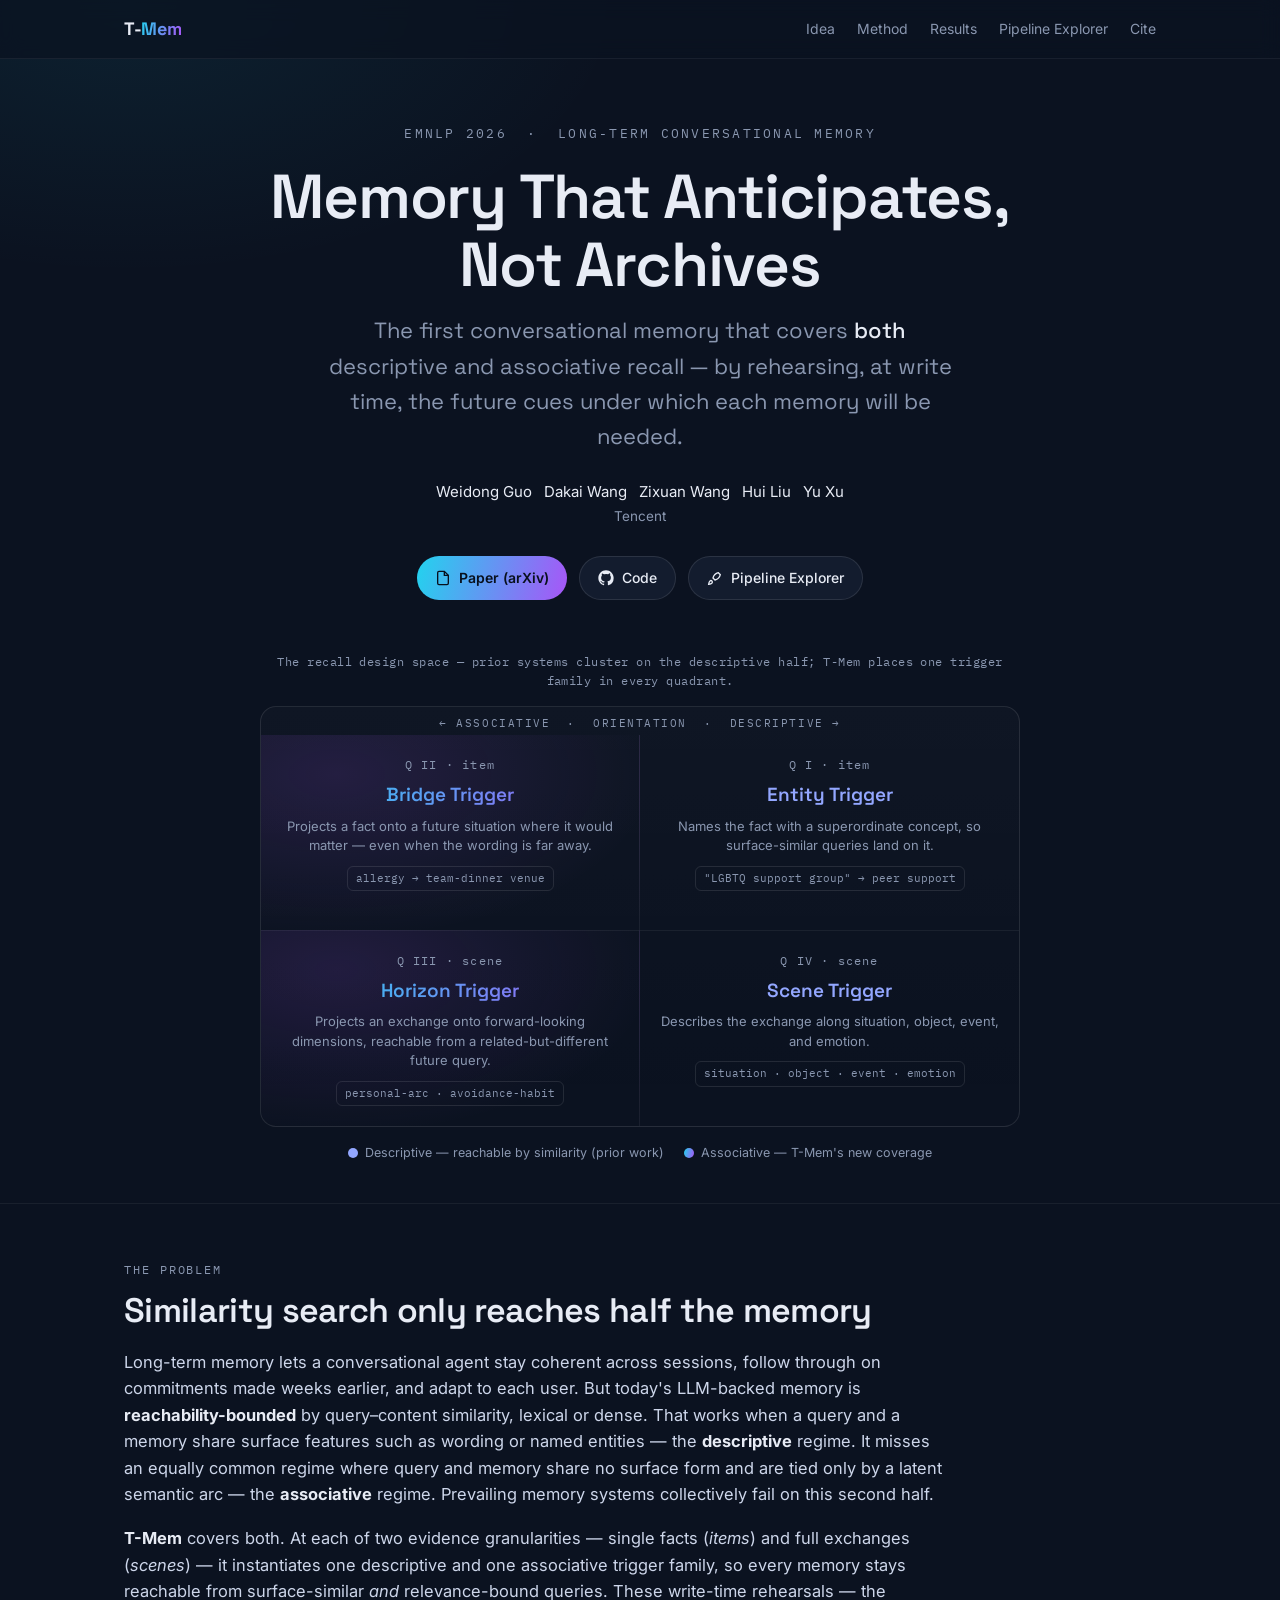
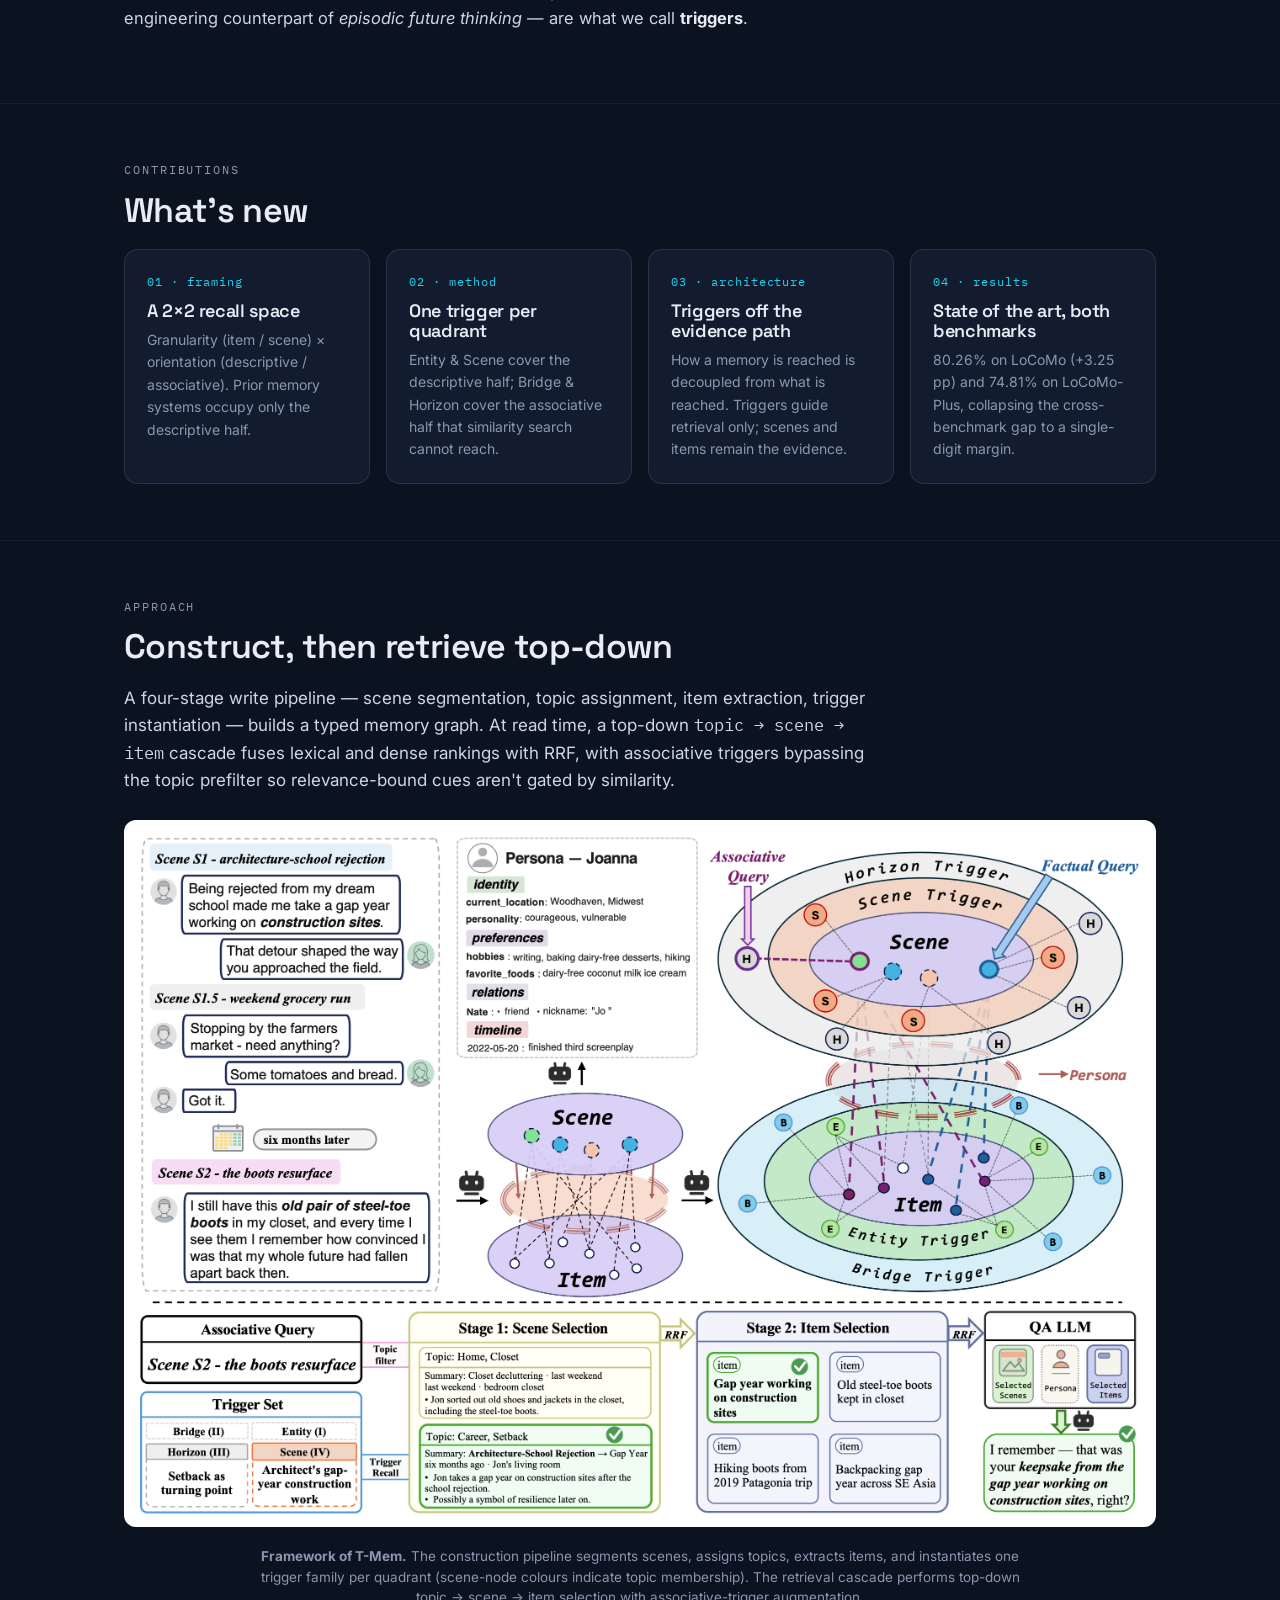
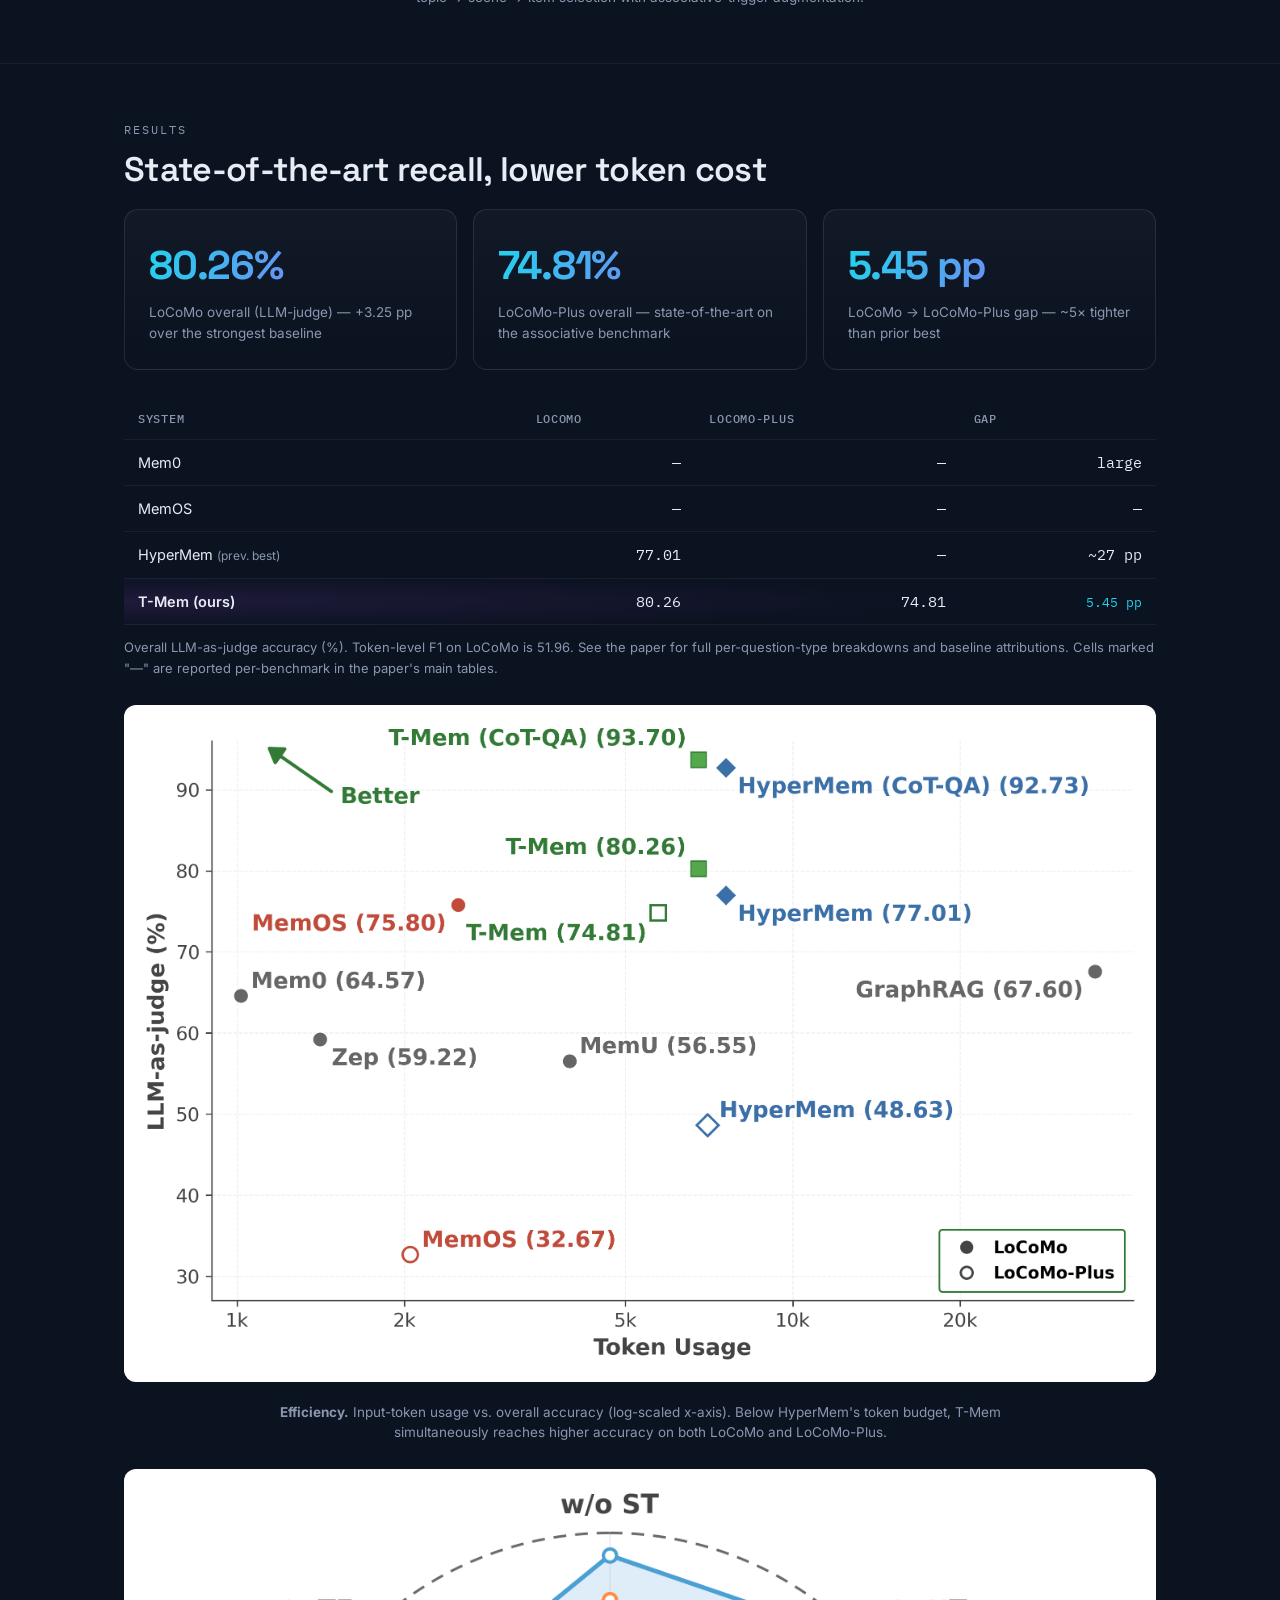
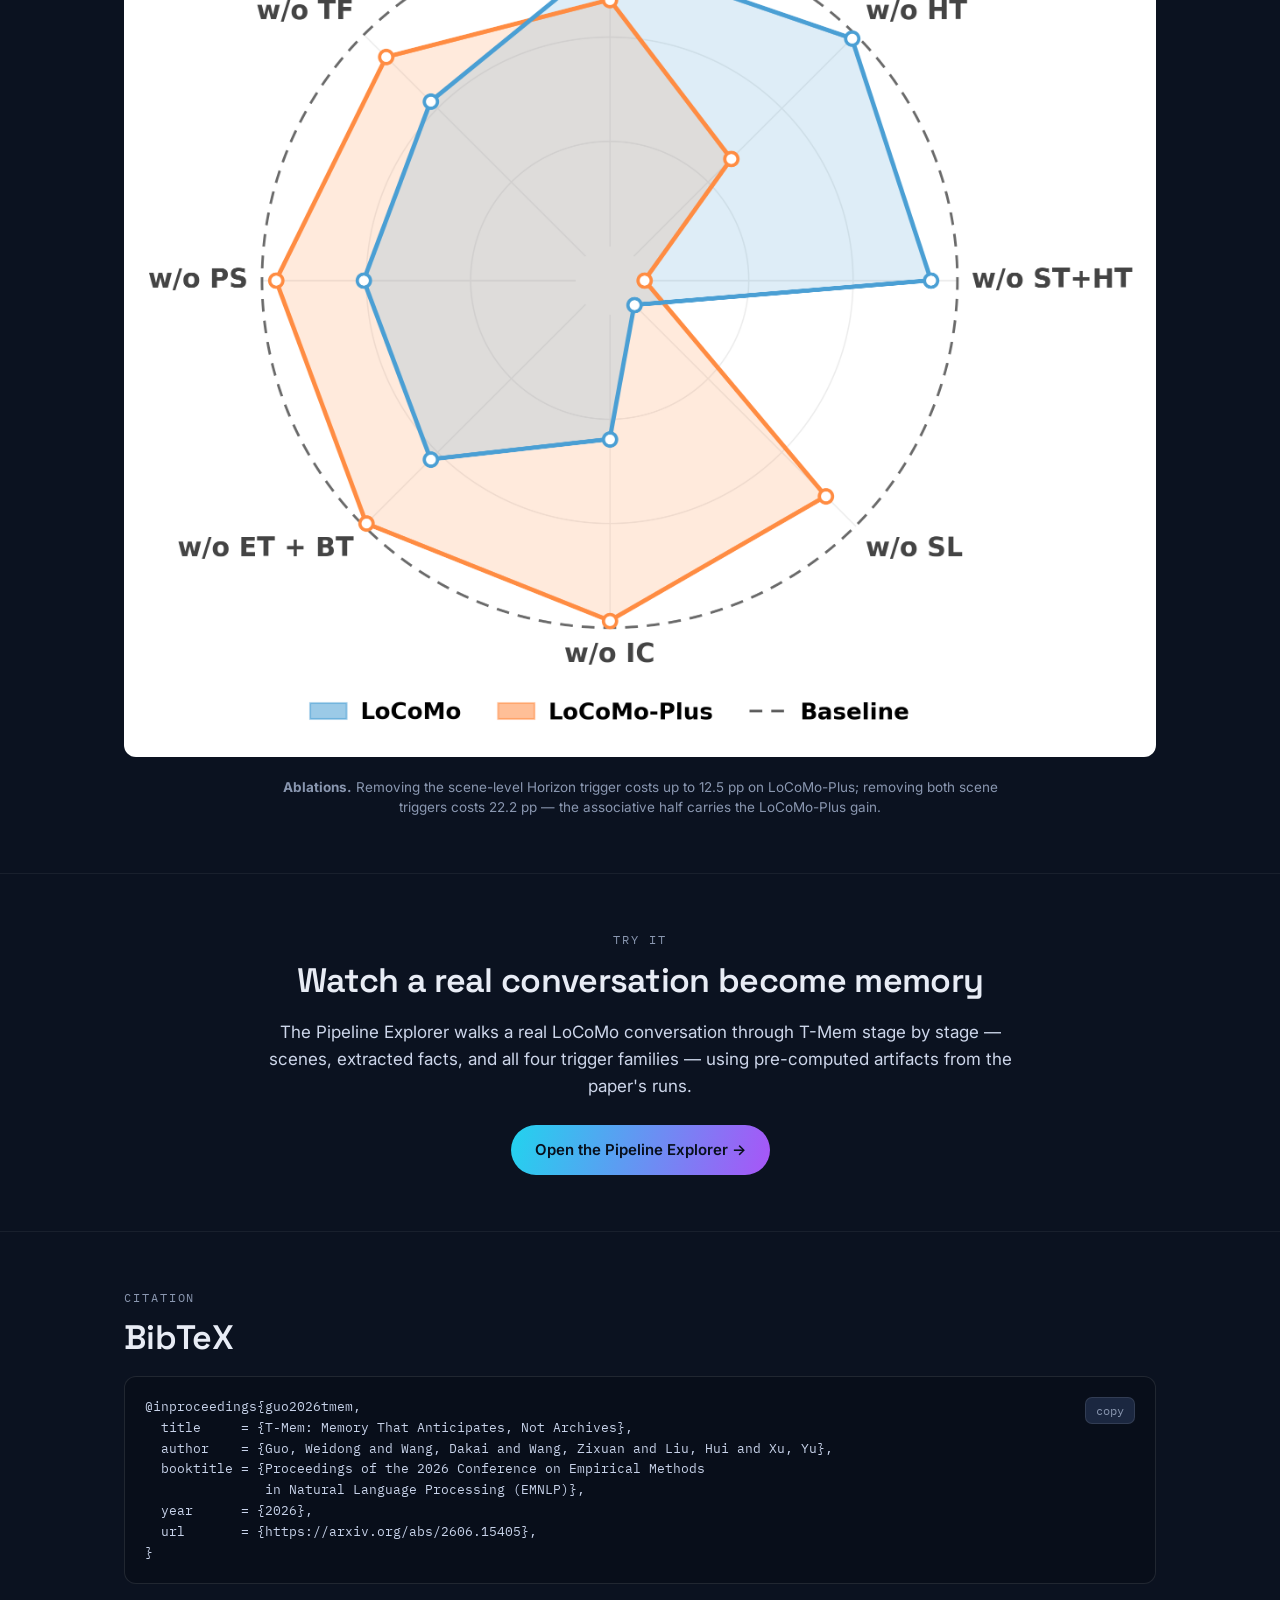
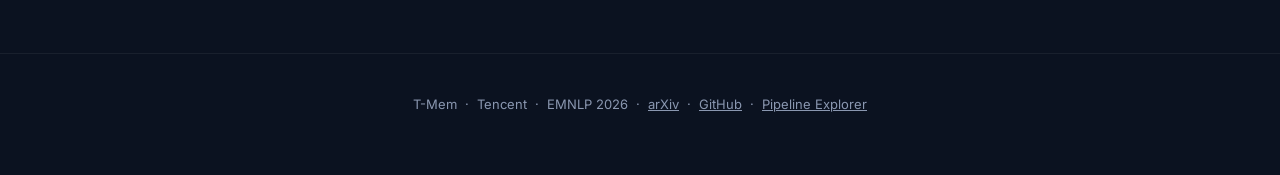
==== docs/index.html @ d2891414 "Add project page and pipeline explorer (docs/) - docs/index.html: Nerfies-style project page built a" ====
<!DOCTYPE html>
<html lang="en">
<head>
<meta charset="utf-8" />
<meta name="viewport" content="width=device-width, initial-scale=1" />
<title>T-Mem: Memory That Anticipates, Not Archives</title>
<meta name="description" content="T-Mem is the first long-term conversational memory that covers both descriptive and associative recall, reaching state-of-the-art on LoCoMo and LoCoMo-Plus. EMNLP 2026." />
<meta property="og:title" content="T-Mem: Memory That Anticipates, Not Archives" />
<meta property="og:description" content="One trigger family per quadrant of the recall design space. State-of-the-art on LoCoMo and LoCoMo-Plus." />
<meta property="og:type" content="website" />
<link rel="preconnect" href="https://fonts.googleapis.com" />
<link rel="preconnect" href="https://fonts.gstatic.com" crossorigin />
<link href="https://fonts.googleapis.com/css2?family=Space+Grotesk:wght@400;500;600;700&family=Inter:wght@400;500;600&family=IBM+Plex+Mono:wght@400;500;600&display=swap" rel="stylesheet" />
<style>
  :root{
    --ink:#0B1220; --ink-2:#131C2E; --ink-3:#1B2740;
    --paper:#E8ECF5; --muted:#8A97B0;
    --descr:#4C6EF5; --assoc-a:#22D3EE; --assoc-b:#A855F7;
    --line:rgba(255,255,255,.10); --line-2:rgba(255,255,255,.06);
    --maxw:1080px;
    --grad-assoc:linear-gradient(105deg,var(--assoc-a),var(--assoc-b));
  }
  *{box-sizing:border-box}
  html{scroll-behavior:smooth}
  body{
    margin:0;background:var(--ink);color:var(--paper);
    font-family:"Inter",system-ui,sans-serif;line-height:1.6;
    -webkit-font-smoothing:antialiased;
    background-image:radial-gradient(1200px 600px at 70% -10%,rgba(168,85,247,.10),transparent 60%),radial-gradient(900px 500px at 10% 0%,rgba(34,211,238,.08),transparent 55%);
  }
  a{color:inherit}
  .wrap{max-width:var(--maxw);margin:0 auto;padding:0 24px}
  .mono{font-family:"IBM Plex Mono",ui-monospace,monospace}
  h1,h2,h3{font-family:"Space Grotesk",sans-serif;font-weight:600;letter-spacing:-.02em;line-height:1.1}

  /* ---- nav ---- */
  nav{position:sticky;top:0;z-index:50;backdrop-filter:blur(10px);
    background:rgba(11,18,32,.72);border-bottom:1px solid var(--line-2)}
  nav .wrap{display:flex;align-items:center;justify-content:space-between;height:58px}
  .brand{font-family:"Space Grotesk";font-weight:700;letter-spacing:-.02em;font-size:18px}
  .brand b{background:var(--grad-assoc);-webkit-background-clip:text;background-clip:text;color:transparent}
  .navlinks{display:flex;gap:22px;font-size:14px;color:var(--muted)}
  .navlinks a{text-decoration:none;transition:color .2s}
  .navlinks a:hover{color:var(--paper)}
  @media(max-width:720px){.navlinks{display:none}}

  /* ---- hero ---- */
  header{padding:64px 0 40px;text-align:center}
  .eyebrow{font-family:"IBM Plex Mono";font-size:12.5px;letter-spacing:.18em;
    text-transform:uppercase;color:var(--muted);margin-bottom:20px}
  h1{font-size:clamp(34px,6vw,62px);margin:0 0 8px}
  .sub{font-family:"Space Grotesk";font-weight:400;font-size:clamp(16px,2.4vw,22px);
    color:var(--muted);max-width:640px;margin:14px auto 0}
  .sub em{color:var(--paper);font-style:normal;font-weight:500}

  /* ---- author / links ---- */
  .authors{margin:26px auto 4px;font-size:15px;color:var(--paper)}
  .authors span{white-space:nowrap}
  .affil{color:var(--muted);font-size:13.5px;margin-top:2px}
  .btns{display:flex;gap:12px;justify-content:center;flex-wrap:wrap;margin:28px 0 4px}
  .btn{display:inline-flex;align-items:center;gap:8px;padding:10px 18px;border-radius:999px;
    text-decoration:none;font-size:14px;font-weight:500;border:1px solid var(--line);
    background:var(--ink-2);transition:transform .15s,border-color .2s,background .2s}
  .btn:hover{transform:translateY(-2px);border-color:rgba(255,255,255,.28)}
  .btn.primary{background:var(--grad-assoc);color:#08101d;border:none;font-weight:600}
  .btn svg{width:16px;height:16px}

  /* ---- quadrant signature ---- */
  .quad-wrap{margin:52px auto 0;max-width:760px}
  .quad-cap{font-family:"IBM Plex Mono";font-size:12px;color:var(--muted);
    text-align:center;letter-spacing:.04em;margin-bottom:16px}
  .quad{position:relative;border:1px solid var(--line);border-radius:16px;
    background:linear-gradient(180deg,rgba(255,255,255,.02),transparent);overflow:hidden}
  .quad-grid{display:grid;grid-template-columns:1fr 1fr;grid-template-rows:1fr 1fr}
  .cell{position:relative;min-height:150px;padding:20px;cursor:default;
    border-right:1px solid var(--line-2);border-bottom:1px solid var(--line-2);
    transition:background .3s}
  .cell:nth-child(2n){border-right:none}
  .cell:nth-child(n+3){border-bottom:none}
  .cell .qid{font-family:"IBM Plex Mono";font-size:12px;color:var(--muted);letter-spacing:.1em}
  .cell .fam{font-family:"Space Grotesk";font-weight:600;font-size:19px;margin:6px 0 6px}
  .cell .desc{font-size:13px;color:var(--muted);line-height:1.5}
  .cell .tag{display:inline-block;margin-top:10px;font-family:"IBM Plex Mono";font-size:11px;
    padding:3px 8px;border-radius:6px;border:1px solid var(--line);color:var(--muted)}
  /* descriptive (right col) settled blue; associative (left col) glowing */
  .cell.assoc{background:radial-gradient(120% 120% at 20% 20%,rgba(168,85,247,.14),transparent 70%)}
  .cell.assoc .fam{background:var(--grad-assoc);-webkit-background-clip:text;background-clip:text;color:transparent}
  .cell.descr .fam{color:#93a7ff}
  .cell:hover{background:rgba(255,255,255,.04)}
  .cell.assoc:hover{background:radial-gradient(120% 120% at 20% 20%,rgba(168,85,247,.24),transparent 70%)}
  .axis{font-family:"IBM Plex Mono";font-size:11px;letter-spacing:.14em;
    text-transform:uppercase;color:var(--muted)}
  .axis.top{display:flex;justify-content:space-around;padding:10px 0 4px}
  .axis-y{position:absolute;left:-92px;top:50%;transform:rotate(-90deg);white-space:nowrap}
  .quad-x{display:flex;justify-content:space-around;padding:8px 0 2px;
    font-family:"IBM Plex Mono";font-size:11px;letter-spacing:.14em;text-transform:uppercase;color:var(--muted)}
  .legend{display:flex;gap:20px;justify-content:center;margin-top:16px;font-size:12.5px;color:var(--muted);flex-wrap:wrap}
  .legend span{display:inline-flex;align-items:center;gap:7px}
  .dot{width:10px;height:10px;border-radius:50%}
  .dot.d{background:#93a7ff}.dot.a{background:linear-gradient(105deg,var(--assoc-a),var(--assoc-b))}

  /* ---- sections ---- */
  section{padding:56px 0;border-top:1px solid var(--line-2)}
  .sec-eyebrow{font-family:"IBM Plex Mono";font-size:12px;letter-spacing:.16em;
    text-transform:uppercase;color:var(--muted);margin-bottom:12px}
  h2{font-size:clamp(24px,3.6vw,34px);margin:0 0 20px}
  p.lead{font-size:17px;color:#cdd6ea;max-width:760px}
  .abstract{font-size:16.5px;color:#cdd6ea;max-width:820px}
  .abstract strong{color:var(--paper)}

  /* contributions */
  .cards{display:grid;grid-template-columns:repeat(auto-fit,minmax(240px,1fr));gap:16px;margin-top:8px}
  .card{border:1px solid var(--line);border-radius:14px;padding:22px;background:var(--ink-2)}
  .card .k{font-family:"IBM Plex Mono";font-size:12px;color:var(--assoc-a);letter-spacing:.08em}
  .card h3{font-size:18px;margin:10px 0 8px}
  .card p{font-size:14px;color:var(--muted);margin:0}

  /* figures */
  figure{margin:26px 0 0;text-align:center}
  figure img{max-width:100%;border-radius:12px;border:1px solid var(--line);background:#fff;padding:10px}
  figcaption{font-size:13.5px;color:var(--muted);margin-top:12px;max-width:760px;
    margin-left:auto;margin-right:auto;line-height:1.5}

  /* results */
  .stats{display:grid;grid-template-columns:repeat(auto-fit,minmax(180px,1fr));gap:16px;margin-bottom:28px}
  .stat{border:1px solid var(--line);border-radius:14px;padding:24px;background:linear-gradient(180deg,rgba(255,255,255,.03),transparent)}
  .stat .n{font-family:"Space Grotesk";font-weight:700;font-size:40px;letter-spacing:-.03em;
    background:var(--grad-assoc);-webkit-background-clip:text;background-clip:text;color:transparent}
  .stat .l{font-size:13.5px;color:var(--muted);margin-top:4px}
  table{width:100%;border-collapse:collapse;margin-top:8px;font-size:14.5px}
  th,td{padding:11px 14px;text-align:left;border-bottom:1px solid var(--line-2)}
  th{font-family:"IBM Plex Mono";font-size:12px;letter-spacing:.06em;text-transform:uppercase;color:var(--muted);font-weight:500}
  td.num{text-align:right;font-variant-numeric:tabular-nums;font-family:"IBM Plex Mono"}
  tr.ours{background:radial-gradient(140% 100% at 0% 50%,rgba(168,85,247,.12),transparent 60%)}
  tr.ours td:first-child{font-weight:600}
  .delta{color:var(--assoc-a);font-family:"IBM Plex Mono";font-size:13px}

  /* bibtex */
  pre{background:#080e1a;border:1px solid var(--line);border-radius:12px;padding:20px;
    overflow-x:auto;font-family:"IBM Plex Mono";font-size:13px;color:#c8d3ea;line-height:1.6}
  .copy{float:right;font-family:"IBM Plex Mono";font-size:12px;color:var(--muted);
    background:var(--ink-3);border:1px solid var(--line);border-radius:7px;padding:5px 10px;cursor:pointer}
  .copy:hover{color:var(--paper)}

  footer{padding:40px 0 60px;border-top:1px solid var(--line-2);color:var(--muted);font-size:13px;text-align:center}
  footer a{color:var(--muted)}

  @media(prefers-reduced-motion:reduce){*{scroll-behavior:auto!important;transition:none!important}}
  @media(max-width:560px){.cell{min-height:120px;padding:14px}.axis-y{left:-78px}}
</style>
</head>
<body>

<nav><div class="wrap">
  <div class="brand">T&#8209;<b>Mem</b></div>
  <div class="navlinks">
    <a href="#idea">Idea</a>
    <a href="#method">Method</a>
    <a href="#results">Results</a>
    <a href="demo/index.html">Pipeline Explorer</a>
    <a href="#cite">Cite</a>
  </div>
</div></nav>

<header><div class="wrap">
  <div class="eyebrow">EMNLP 2026 &nbsp;·&nbsp; Long-Term Conversational Memory</div>
  <h1>Memory That Anticipates,<br/>Not Archives</h1>
  <p class="sub">The first conversational memory that covers <em>both</em> descriptive and associative recall — by rehearsing, at write time, the future cues under which each memory will be needed.</p>

  <div class="authors">
    <span>Weidong Guo</span> &nbsp; <span>Dakai Wang</span> &nbsp; <span>Zixuan Wang</span> &nbsp; <span>Hui Liu</span> &nbsp; <span>Yu Xu</span>
    <div class="affil">Tencent</div>
  </div>

  <div class="btns">
    <a class="btn primary" href="https://arxiv.org/abs/2606.15405">
      <svg viewBox="0 0 24 24" fill="none" stroke="currentColor" stroke-width="2"><path d="M14 2H6a2 2 0 0 0-2 2v16a2 2 0 0 0 2 2h12a2 2 0 0 0 2-2V8z"/><path d="M14 2v6h6"/></svg>
      Paper (arXiv)
    </a>
    <a class="btn" href="https://github.com/Sherlockwz/T-Mem">
      <svg viewBox="0 0 24 24" fill="currentColor"><path d="M12 .5C5.7.5.5 5.7.5 12c0 5.1 3.3 9.4 7.9 10.9.6.1.8-.3.8-.6v-2c-3.2.7-3.9-1.5-3.9-1.5-.5-1.3-1.3-1.7-1.3-1.7-1.1-.7.1-.7.1-.7 1.2.1 1.8 1.2 1.8 1.2 1 1.8 2.7 1.3 3.4 1 .1-.8.4-1.3.7-1.6-2.6-.3-5.3-1.3-5.3-5.7 0-1.3.5-2.3 1.2-3.1-.1-.3-.5-1.5.1-3.1 0 0 1-.3 3.3 1.2a11 11 0 0 1 6 0C17 4.6 18 4.9 18 4.9c.6 1.6.2 2.8.1 3.1.8.8 1.2 1.8 1.2 3.1 0 4.4-2.7 5.4-5.3 5.7.4.4.8 1.1.8 2.2v3.3c0 .3.2.7.8.6A11.5 11.5 0 0 0 23.5 12C23.5 5.7 18.3.5 12 .5z"/></svg>
      Code
    </a>
    <a class="btn" href="demo/index.html">
      <svg viewBox="0 0 24 24" fill="none" stroke="currentColor" stroke-width="2"><path d="M4.5 16.5c-1.5 1.3-2 5-2 5s3.7-.5 5-2c.7-.9.7-2.2-.1-3a2.1 2.1 0 0 0-2.9 0z"/><path d="M12 15l-3-3a11 11 0 0 1 8-8l3 3a11 11 0 0 1-8 8z"/></svg>
      Pipeline Explorer
    </a>
  </div>

  <!-- SIGNATURE: quadrant map -->
  <div class="quad-wrap">
    <div class="quad-cap">The recall design space — prior systems cluster on the descriptive half; T-Mem places one trigger family in every quadrant.</div>
    <div class="quad">
      <div class="quad-x">← associative &nbsp;·&nbsp; orientation &nbsp;·&nbsp; descriptive →</div>
      <div class="quad-grid">
        <div class="cell assoc">
          <div class="qid">Q II · item</div>
          <div class="fam">Bridge Trigger</div>
          <div class="desc">Projects a fact onto a future situation where it would matter — even when the wording is far away.</div>
          <span class="tag">allergy → team-dinner venue</span>
        </div>
        <div class="cell descr">
          <div class="qid">Q I · item</div>
          <div class="fam">Entity Trigger</div>
          <div class="desc">Names the fact with a superordinate concept, so surface-similar queries land on it.</div>
          <span class="tag">"LGBTQ support group" → peer support</span>
        </div>
        <div class="cell assoc">
          <div class="qid">Q III · scene</div>
          <div class="fam">Horizon Trigger</div>
          <div class="desc">Projects an exchange onto forward-looking dimensions, reachable from a related-but-different future query.</div>
          <span class="tag">personal-arc · avoidance-habit</span>
        </div>
        <div class="cell descr">
          <div class="qid">Q IV · scene</div>
          <div class="fam">Scene Trigger</div>
          <div class="desc">Describes the exchange along situation, object, event, and emotion.</div>
          <span class="tag">situation · object · event · emotion</span>
        </div>
      </div>
    </div>
    <div class="legend">
      <span><i class="dot d"></i> Descriptive — reachable by similarity (prior work)</span>
      <span><i class="dot a"></i> Associative — T-Mem's new coverage</span>
    </div>
  </div>
</div></header>

<!-- IDEA / ABSTRACT -->
<section id="idea"><div class="wrap">
  <div class="sec-eyebrow">The problem</div>
  <h2>Similarity search only reaches half the memory</h2>
  <p class="abstract">
    Long-term memory lets a conversational agent stay coherent across sessions, follow through on
    commitments made weeks earlier, and adapt to each user. But today's LLM-backed memory is
    <strong>reachability-bounded</strong> by query–content similarity, lexical or dense. That works when a
    query and a memory share surface features such as wording or named entities — the <strong>descriptive</strong>
    regime. It misses an equally common regime where query and memory share no surface form and are tied only
    by a latent semantic arc — the <strong>associative</strong> regime. Prevailing memory systems collectively
    fail on this second half.
  </p>
  <p class="abstract" style="margin-top:18px">
    <strong>T-Mem</strong> covers both. At each of two evidence granularities — single facts (<em>items</em>)
    and full exchanges (<em>scenes</em>) — it instantiates one descriptive and one associative trigger family,
    so every memory stays reachable from surface-similar <em>and</em> relevance-bound queries. These write-time
    rehearsals — the engineering counterpart of <em>episodic future thinking</em> — are what we call
    <strong>triggers</strong>.
  </p>
</div></section>

<!-- CONTRIBUTIONS -->
<section><div class="wrap">
  <div class="sec-eyebrow">Contributions</div>
  <h2>What's new</h2>
  <div class="cards">
    <div class="card">
      <div class="k">01 · framing</div>
      <h3>A 2×2 recall space</h3>
      <p>Granularity (item / scene) × orientation (descriptive / associative). Prior memory systems occupy only the descriptive half.</p>
    </div>
    <div class="card">
      <div class="k">02 · method</div>
      <h3>One trigger per quadrant</h3>
      <p>Entity &amp; Scene cover the descriptive half; Bridge &amp; Horizon cover the associative half that similarity search cannot reach.</p>
    </div>
    <div class="card">
      <div class="k">03 · architecture</div>
      <h3>Triggers off the evidence path</h3>
      <p>How a memory is reached is decoupled from what is reached. Triggers guide retrieval only; scenes and items remain the evidence.</p>
    </div>
    <div class="card">
      <div class="k">04 · results</div>
      <h3>State of the art, both benchmarks</h3>
      <p>80.26% on LoCoMo (+3.25 pp) and 74.81% on LoCoMo-Plus, collapsing the cross-benchmark gap to a single-digit margin.</p>
    </div>
  </div>
</div></section>

<!-- METHOD -->
<section id="method"><div class="wrap">
  <div class="sec-eyebrow">Approach</div>
  <h2>Construct, then retrieve top-down</h2>
  <p class="lead">A four-stage write pipeline — scene segmentation, topic assignment, item extraction, trigger instantiation — builds a typed memory graph. At read time, a top-down <span class="mono">topic → scene → item</span> cascade fuses lexical and dense rankings with RRF, with associative triggers bypassing the topic prefilter so relevance-bound cues aren't gated by similarity.</p>
  <figure>
    <img src="assets/figure2.png" alt="T-Mem framework: construction pipeline and retrieval cascade" />
    <figcaption><strong>Framework of T-Mem.</strong> The construction pipeline segments scenes, assigns topics, extracts items, and instantiates one trigger family per quadrant (scene-node colours indicate topic membership). The retrieval cascade performs top-down topic → scene → item selection with associative-trigger augmentation.</figcaption>
  </figure>
</div></section>

<!-- RESULTS -->
<section id="results"><div class="wrap">
  <div class="sec-eyebrow">Results</div>
  <h2>State-of-the-art recall, lower token cost</h2>
  <div class="stats">
    <div class="stat"><div class="n">80.26%</div><div class="l">LoCoMo overall (LLM-judge) — +3.25 pp over the strongest baseline</div></div>
    <div class="stat"><div class="n">74.81%</div><div class="l">LoCoMo-Plus overall — state-of-the-art on the associative benchmark</div></div>
    <div class="stat"><div class="n">5.45 pp</div><div class="l">LoCoMo → LoCoMo-Plus gap — ~5× tighter than prior best</div></div>
  </div>

  <table>
    <thead><tr><th>System</th><th>LoCoMo</th><th>LoCoMo-Plus</th><th>Gap</th></tr></thead>
    <tbody>
      <tr><td>Mem0</td><td class="num">—</td><td class="num">—</td><td class="num">large</td></tr>
      <tr><td>MemOS</td><td class="num">—</td><td class="num">—</td><td class="num">—</td></tr>
      <tr><td>HyperMem <span style="color:var(--muted);font-size:12px">(prev. best)</span></td><td class="num">77.01</td><td class="num">—</td><td class="num">~27 pp</td></tr>
      <tr class="ours"><td>T-Mem (ours)</td><td class="num">80.26</td><td class="num">74.81</td><td class="num"><span class="delta">5.45 pp</span></td></tr>
    </tbody>
  </table>
  <p style="font-size:13px;color:var(--muted);margin-top:12px">Overall LLM-as-judge accuracy (%). Token-level F1 on LoCoMo is 51.96. See the paper for full per-question-type breakdowns and baseline attributions. Cells marked "—" are reported per-benchmark in the paper's main tables.</p>

  <figure>
    <img src="assets/figure5_token_accuracy.png" alt="Input tokens vs accuracy: T-Mem reaches higher accuracy below HyperMem's token budget" />
    <figcaption><strong>Efficiency.</strong> Input-token usage vs. overall accuracy (log-scaled x-axis). Below HyperMem's token budget, T-Mem simultaneously reaches higher accuracy on both LoCoMo and LoCoMo-Plus.</figcaption>
  </figure>
  <figure>
    <img src="assets/figure3_ablation.png" alt="Component ablations on LoCoMo and LoCoMo-Plus" />
    <figcaption><strong>Ablations.</strong> Removing the scene-level Horizon trigger costs up to 12.5 pp on LoCoMo-Plus; removing both scene triggers costs 22.2 pp — the associative half carries the LoCoMo-Plus gain.</figcaption>
  </figure>
</div></section>

<!-- EXPLORER CTA -->
<section><div class="wrap" style="text-align:center">
  <div class="sec-eyebrow" style="justify-content:center">Try it</div>
  <h2>Watch a real conversation become memory</h2>
  <p class="lead" style="margin:0 auto 24px">The Pipeline Explorer walks a real LoCoMo conversation through T-Mem stage by stage — scenes, extracted facts, and all four trigger families — using pre-computed artifacts from the paper's runs.</p>
  <a class="btn primary" href="demo/index.html" style="font-size:15px;padding:13px 24px">Open the Pipeline Explorer →</a>
</div></section>

<!-- CITE -->
<section id="cite"><div class="wrap">
  <div class="sec-eyebrow">Citation</div>
  <h2>BibTeX</h2>
  <pre id="bib"><button class="copy" onclick="copyBib()">copy</button>@inproceedings{guo2026tmem,
  title     = {T-Mem: Memory That Anticipates, Not Archives},
  author    = {Guo, Weidong and Wang, Dakai and Wang, Zixuan and Liu, Hui and Xu, Yu},
  booktitle = {Proceedings of the 2026 Conference on Empirical Methods
               in Natural Language Processing (EMNLP)},
  year      = {2026},
  url       = {https://arxiv.org/abs/2606.15405},
}</pre>
</div></section>

<footer><div class="wrap">
  T-Mem &nbsp;·&nbsp; Tencent &nbsp;·&nbsp; EMNLP 2026 &nbsp;·&nbsp;
  <a href="https://arxiv.org/abs/2606.15405">arXiv</a> &nbsp;·&nbsp;
  <a href="https://github.com/Sherlockwz/T-Mem">GitHub</a> &nbsp;·&nbsp;
  <a href="demo/index.html">Pipeline Explorer</a>
</div></footer>

<script>
  function copyBib(){
    const t=document.getElementById('bib').innerText.replace(/^copy\s*/,'');
    navigator.clipboard.writeText(t).then(()=>{
      const b=document.querySelector('.copy');b.textContent='copied ✓';
      setTimeout(()=>b.textContent='copy',1500);
    });
  }
</script>
</body>
</html>
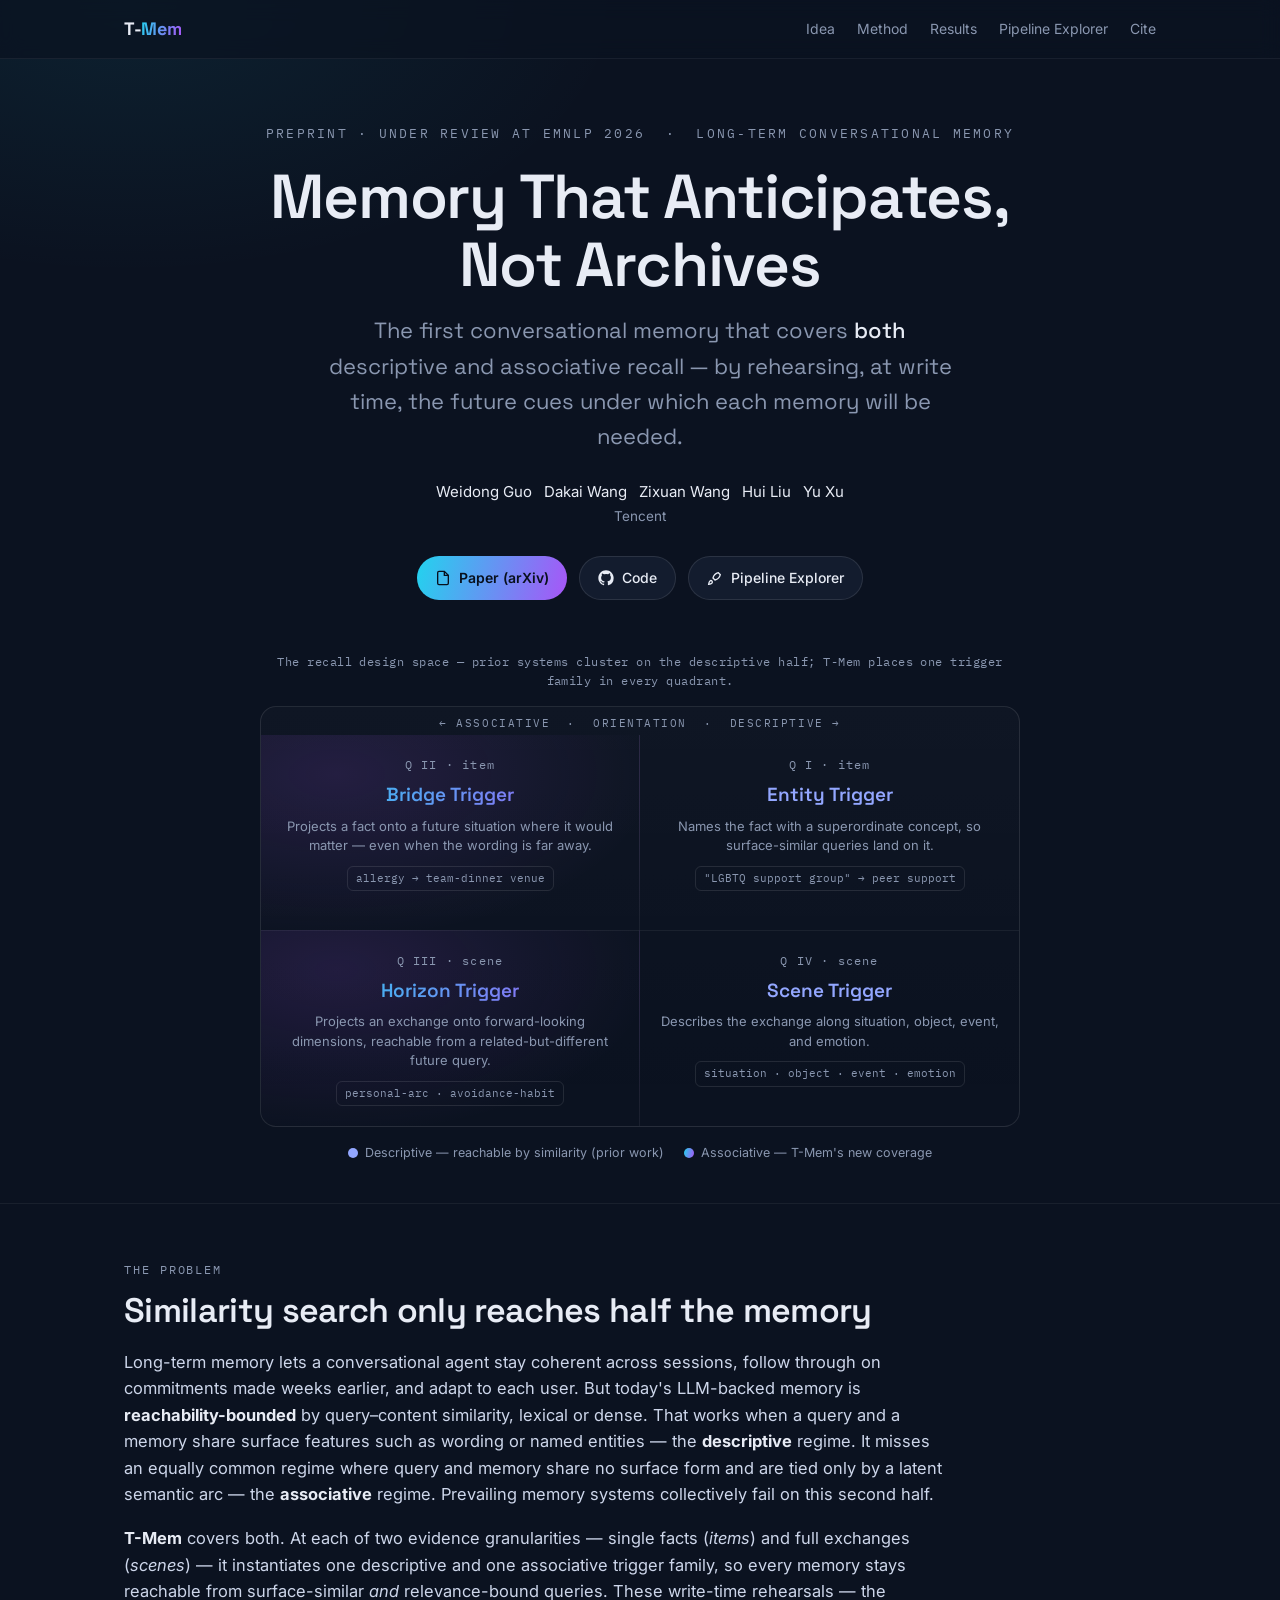
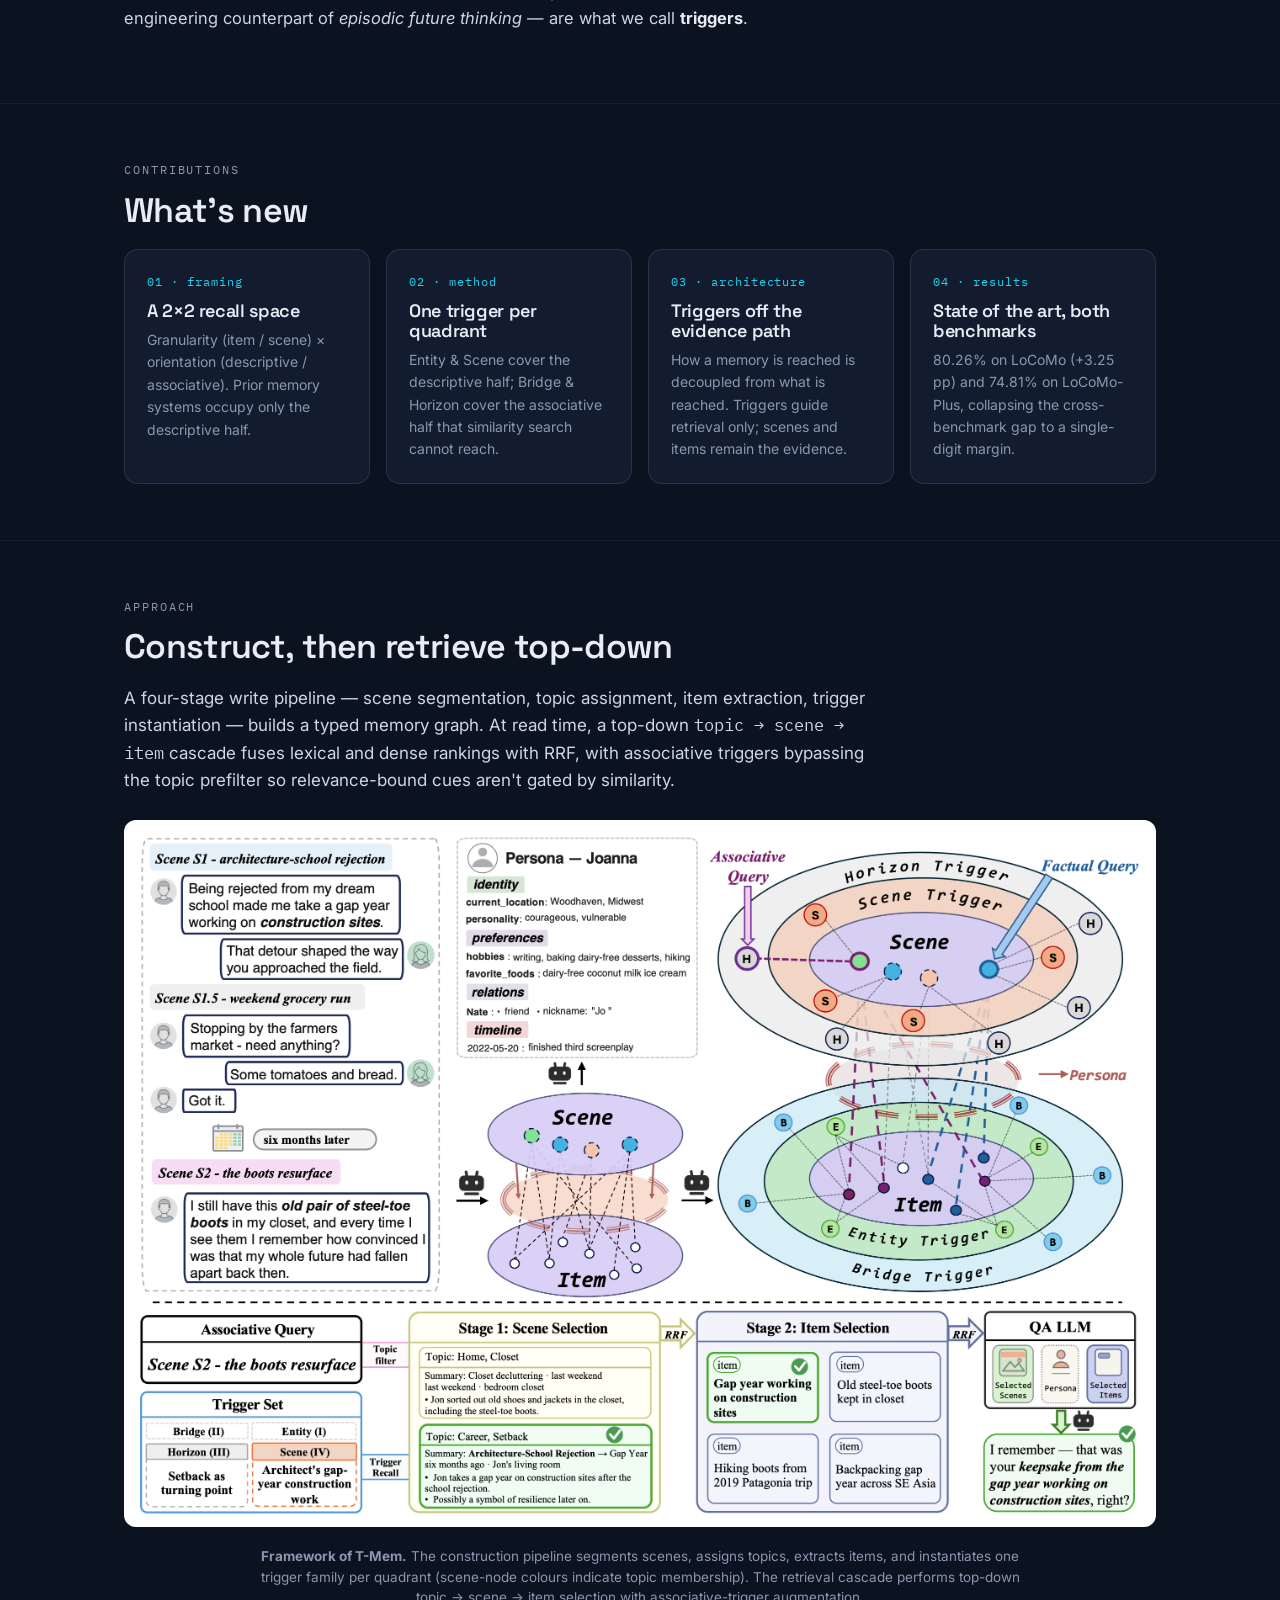
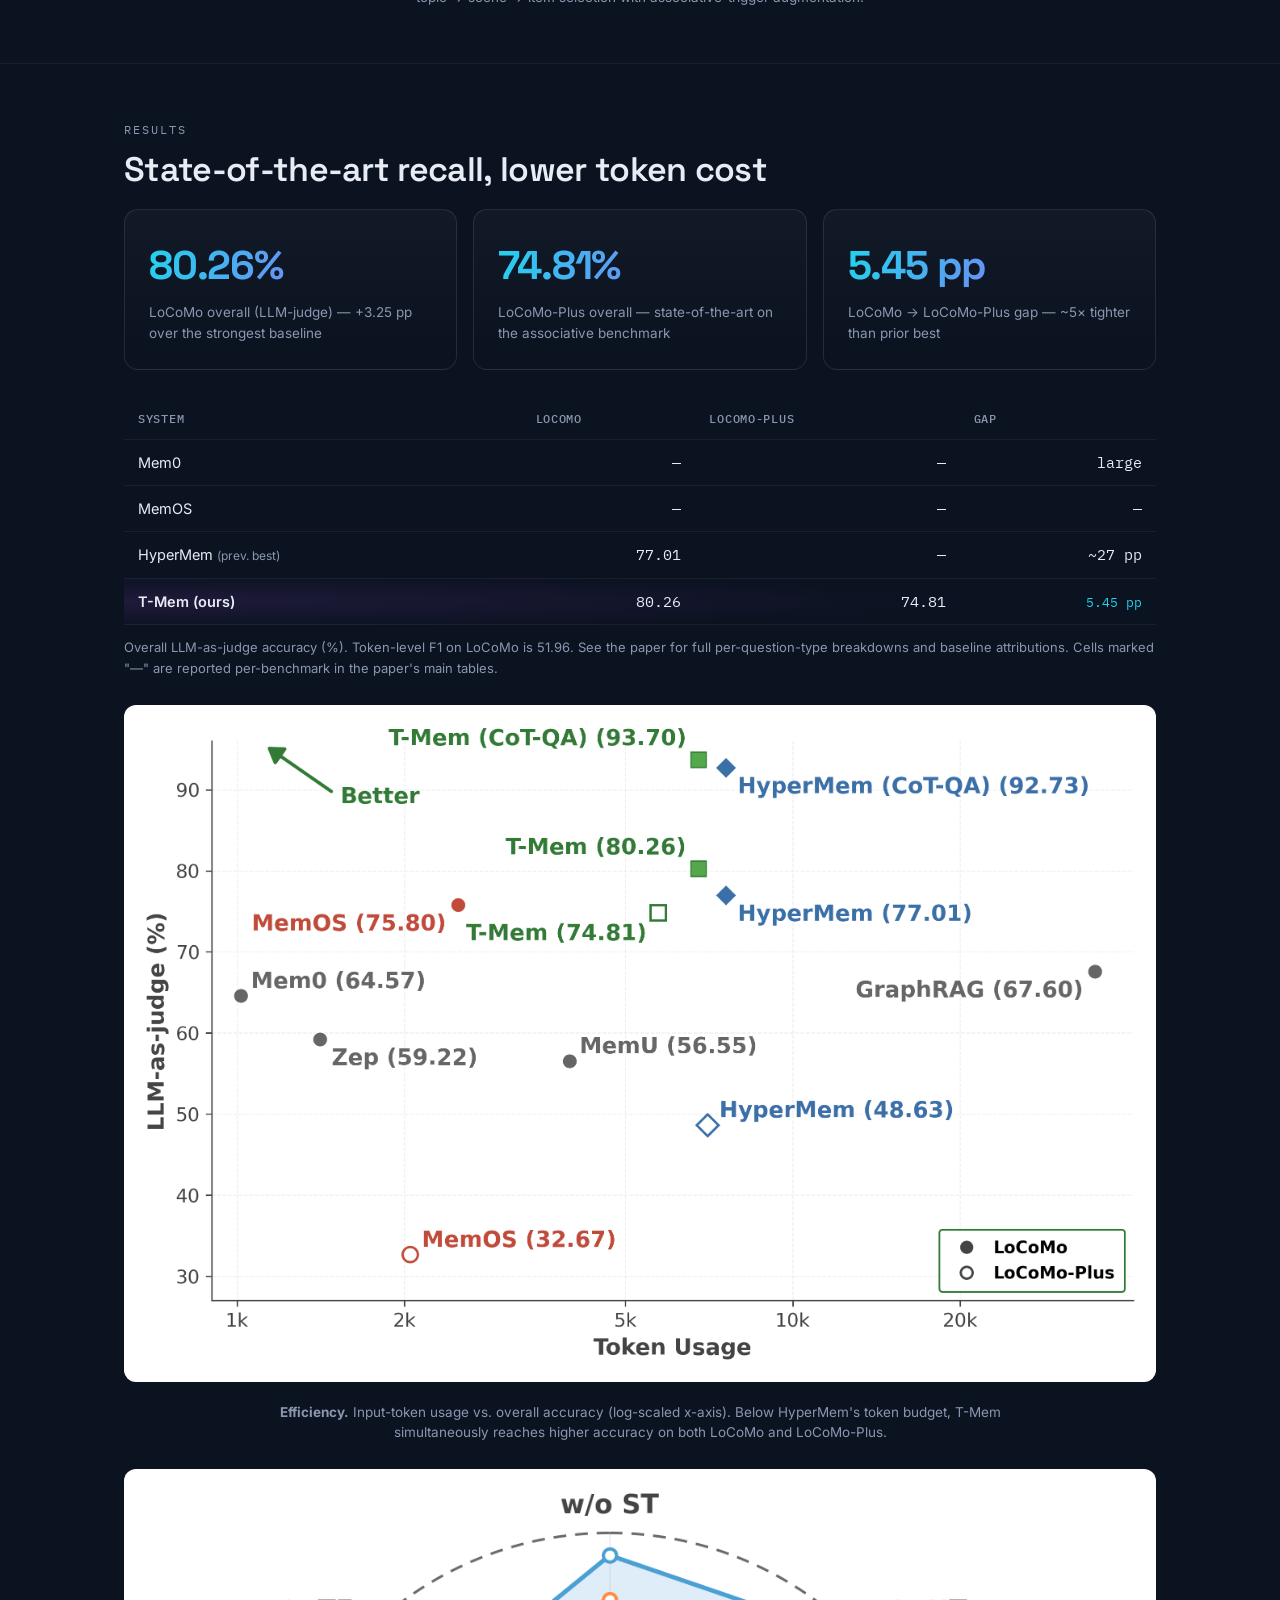
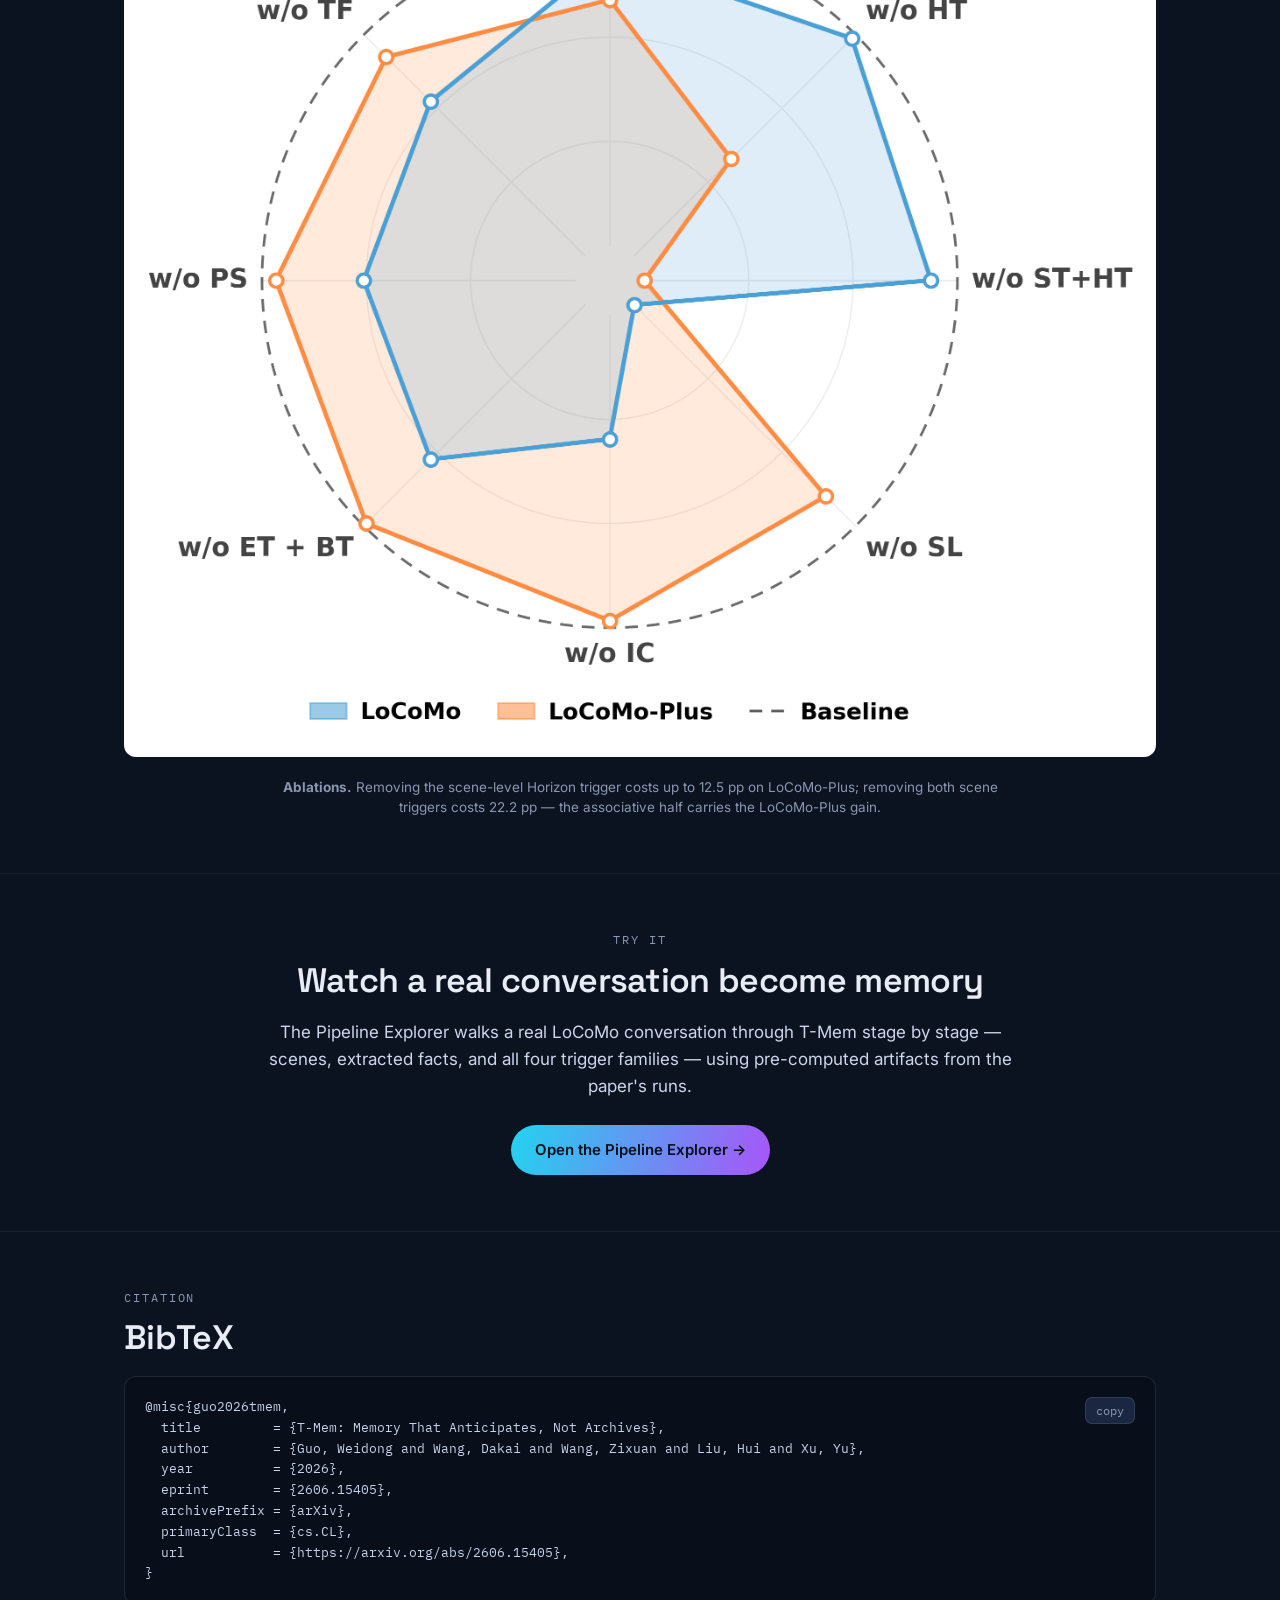
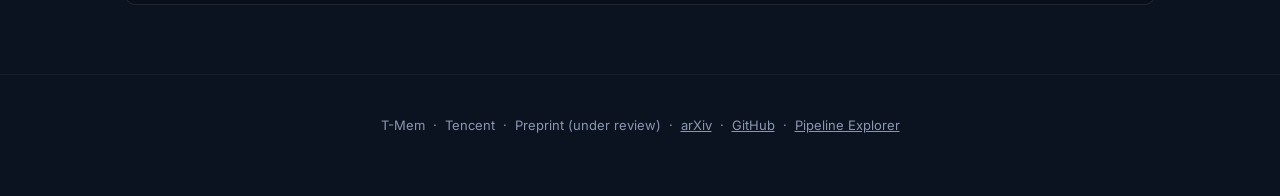
==== commit 28446407: "Correct venue status: submitted / under review, not accepted The paper was submitted to EMNLP 2026 i" ====
--- a/docs/index.html
+++ b/docs/index.html
@@ -4,7 +4,7 @@
 <meta charset="utf-8" />
 <meta name="viewport" content="width=device-width, initial-scale=1" />
 <title>T-Mem: Memory That Anticipates, Not Archives</title>
-<meta name="description" content="T-Mem is the first long-term conversational memory that covers both descriptive and associative recall, reaching state-of-the-art on LoCoMo and LoCoMo-Plus. EMNLP 2026." />
+<meta name="description" content="T-Mem is the first long-term conversational memory that covers both descriptive and associative recall, reaching state-of-the-art on LoCoMo and LoCoMo-Plus. Preprint, under review." />
 <meta property="og:title" content="T-Mem: Memory That Anticipates, Not Archives" />
 <meta property="og:description" content="One trigger family per quadrant of the recall design space. State-of-the-art on LoCoMo and LoCoMo-Plus." />
 <meta property="og:type" content="website" />
@@ -163,7 +163,7 @@
 </div></nav>
 
 <header><div class="wrap">
-  <div class="eyebrow">EMNLP 2026 &nbsp;·&nbsp; Long-Term Conversational Memory</div>
+  <div class="eyebrow">Preprint · Under review at EMNLP 2026 &nbsp;·&nbsp; Long-Term Conversational Memory</div>
   <h1>Memory That Anticipates,<br/>Not Archives</h1>
   <p class="sub">The first conversational memory that covers <em>both</em> descriptive and associative recall — by rehearsing, at write time, the future cues under which each memory will be needed.</p>
 
@@ -330,18 +330,19 @@
 <section id="cite"><div class="wrap">
   <div class="sec-eyebrow">Citation</div>
   <h2>BibTeX</h2>
-  <pre id="bib"><button class="copy" onclick="copyBib()">copy</button>@inproceedings{guo2026tmem,
-  title     = {T-Mem: Memory That Anticipates, Not Archives},
-  author    = {Guo, Weidong and Wang, Dakai and Wang, Zixuan and Liu, Hui and Xu, Yu},
-  booktitle = {Proceedings of the 2026 Conference on Empirical Methods
-               in Natural Language Processing (EMNLP)},
-  year      = {2026},
-  url       = {https://arxiv.org/abs/2606.15405},
+  <pre id="bib"><button class="copy" onclick="copyBib()">copy</button>@misc{guo2026tmem,
+  title         = {T-Mem: Memory That Anticipates, Not Archives},
+  author        = {Guo, Weidong and Wang, Dakai and Wang, Zixuan and Liu, Hui and Xu, Yu},
+  year          = {2026},
+  eprint        = {2606.15405},
+  archivePrefix = {arXiv},
+  primaryClass  = {cs.CL},
+  url           = {https://arxiv.org/abs/2606.15405},
 }</pre>
 </div></section>
 
 <footer><div class="wrap">
-  T-Mem &nbsp;·&nbsp; Tencent &nbsp;·&nbsp; EMNLP 2026 &nbsp;·&nbsp;
+  T-Mem &nbsp;·&nbsp; Tencent &nbsp;·&nbsp; Preprint (under review) &nbsp;·&nbsp;
   <a href="https://arxiv.org/abs/2606.15405">arXiv</a> &nbsp;·&nbsp;
   <a href="https://github.com/Sherlockwz/T-Mem">GitHub</a> &nbsp;·&nbsp;
   <a href="demo/index.html">Pipeline Explorer</a>
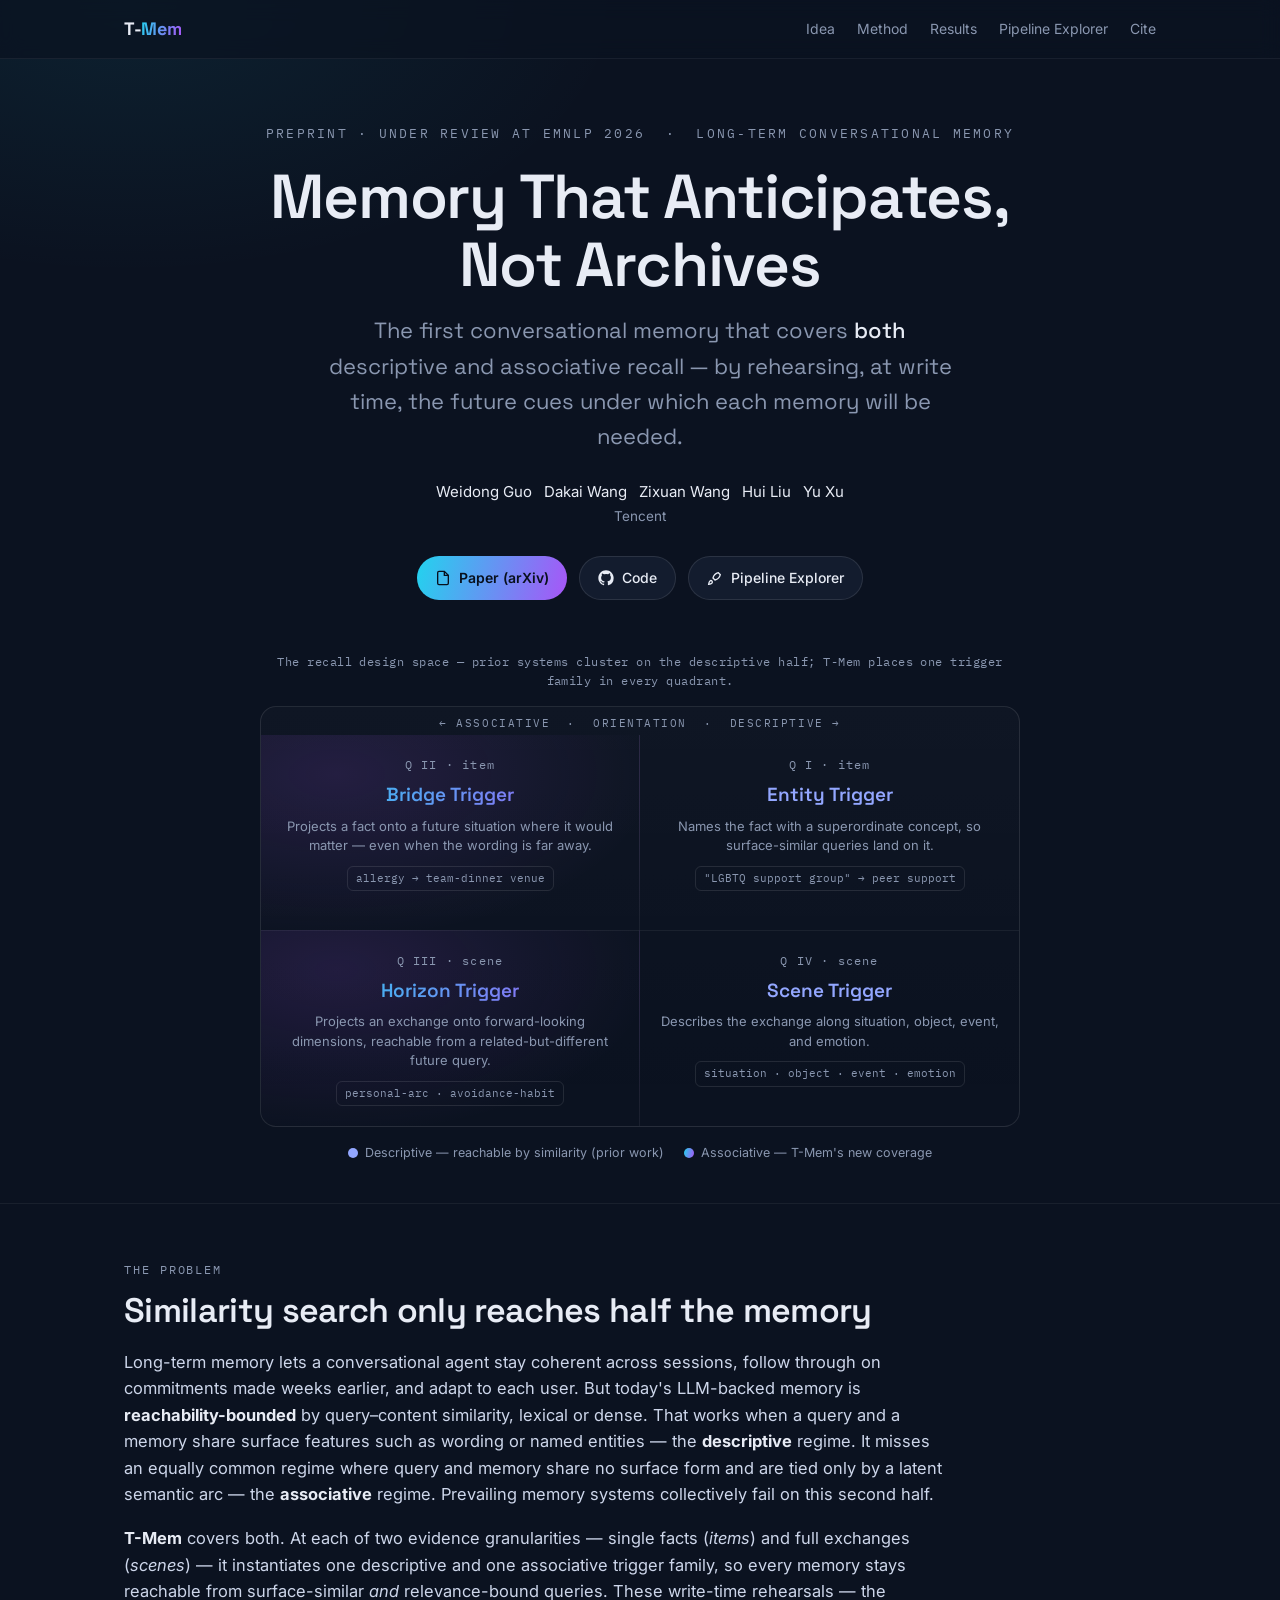
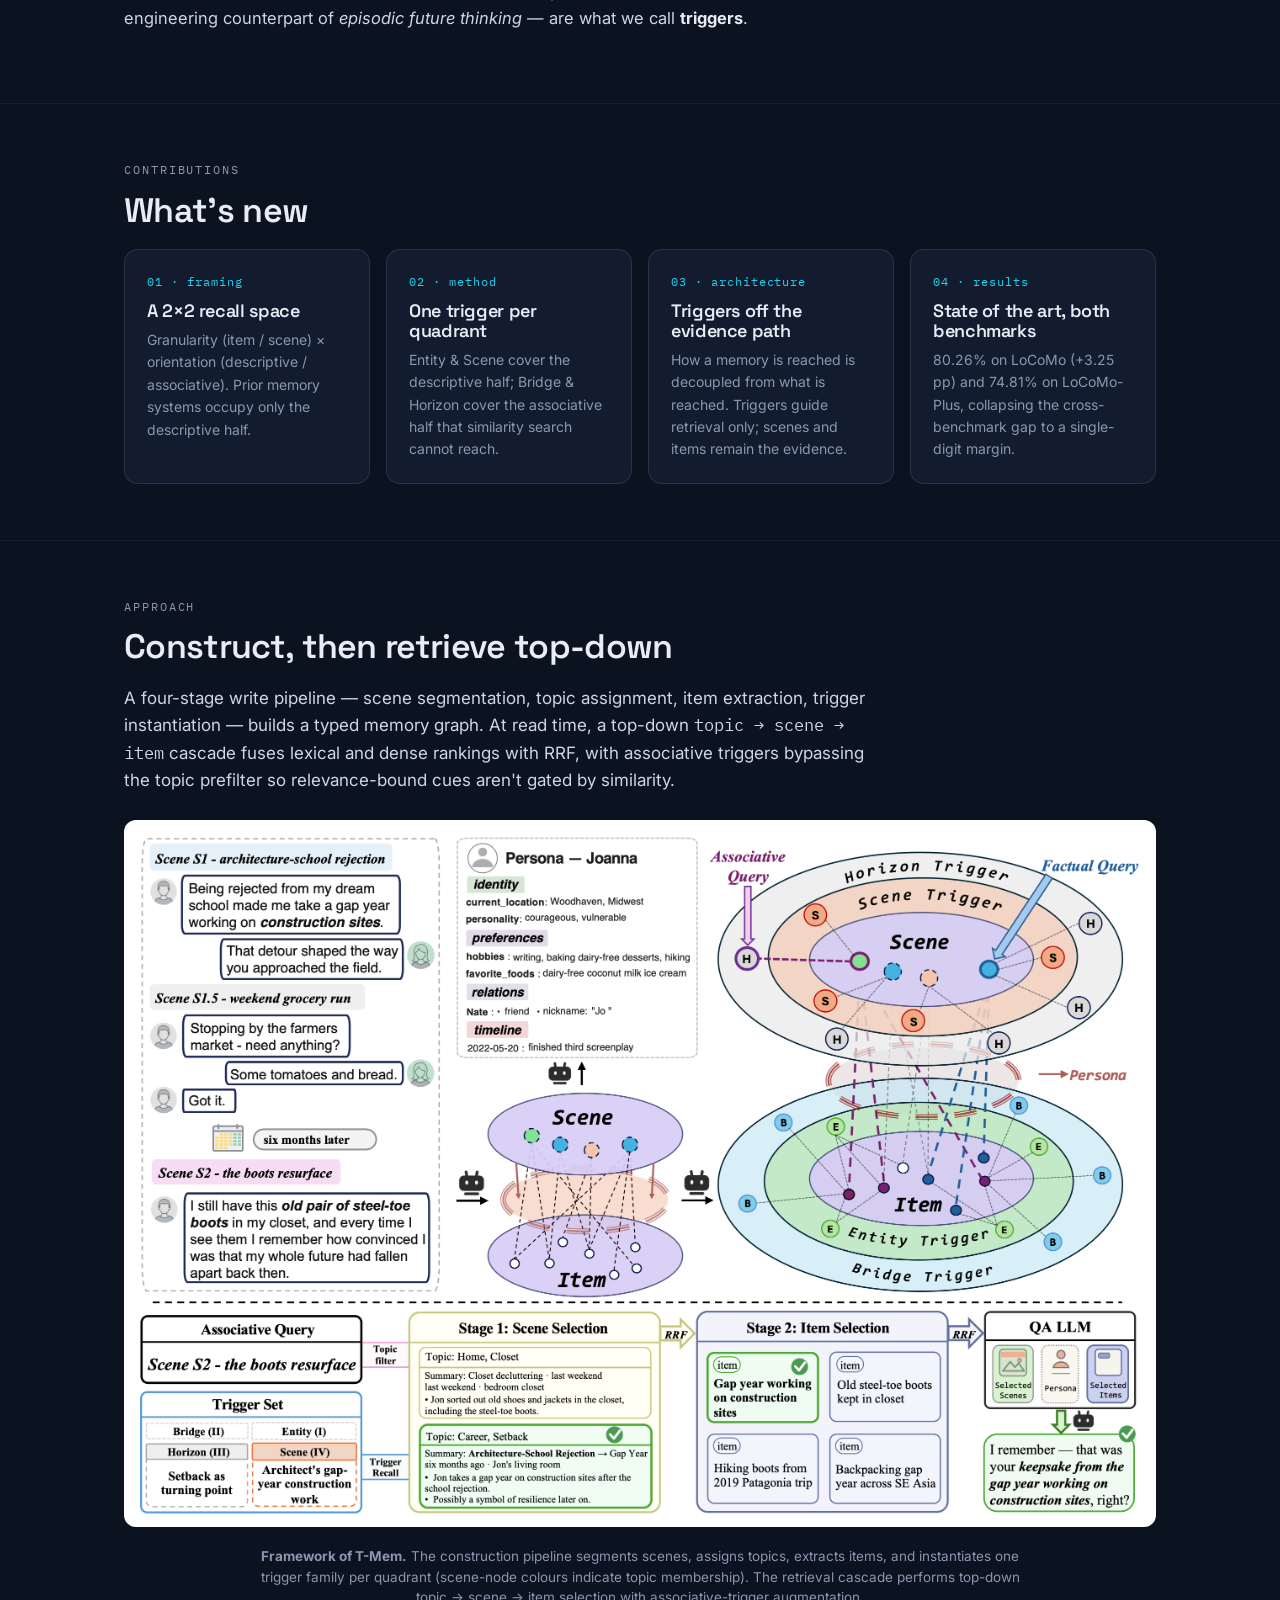
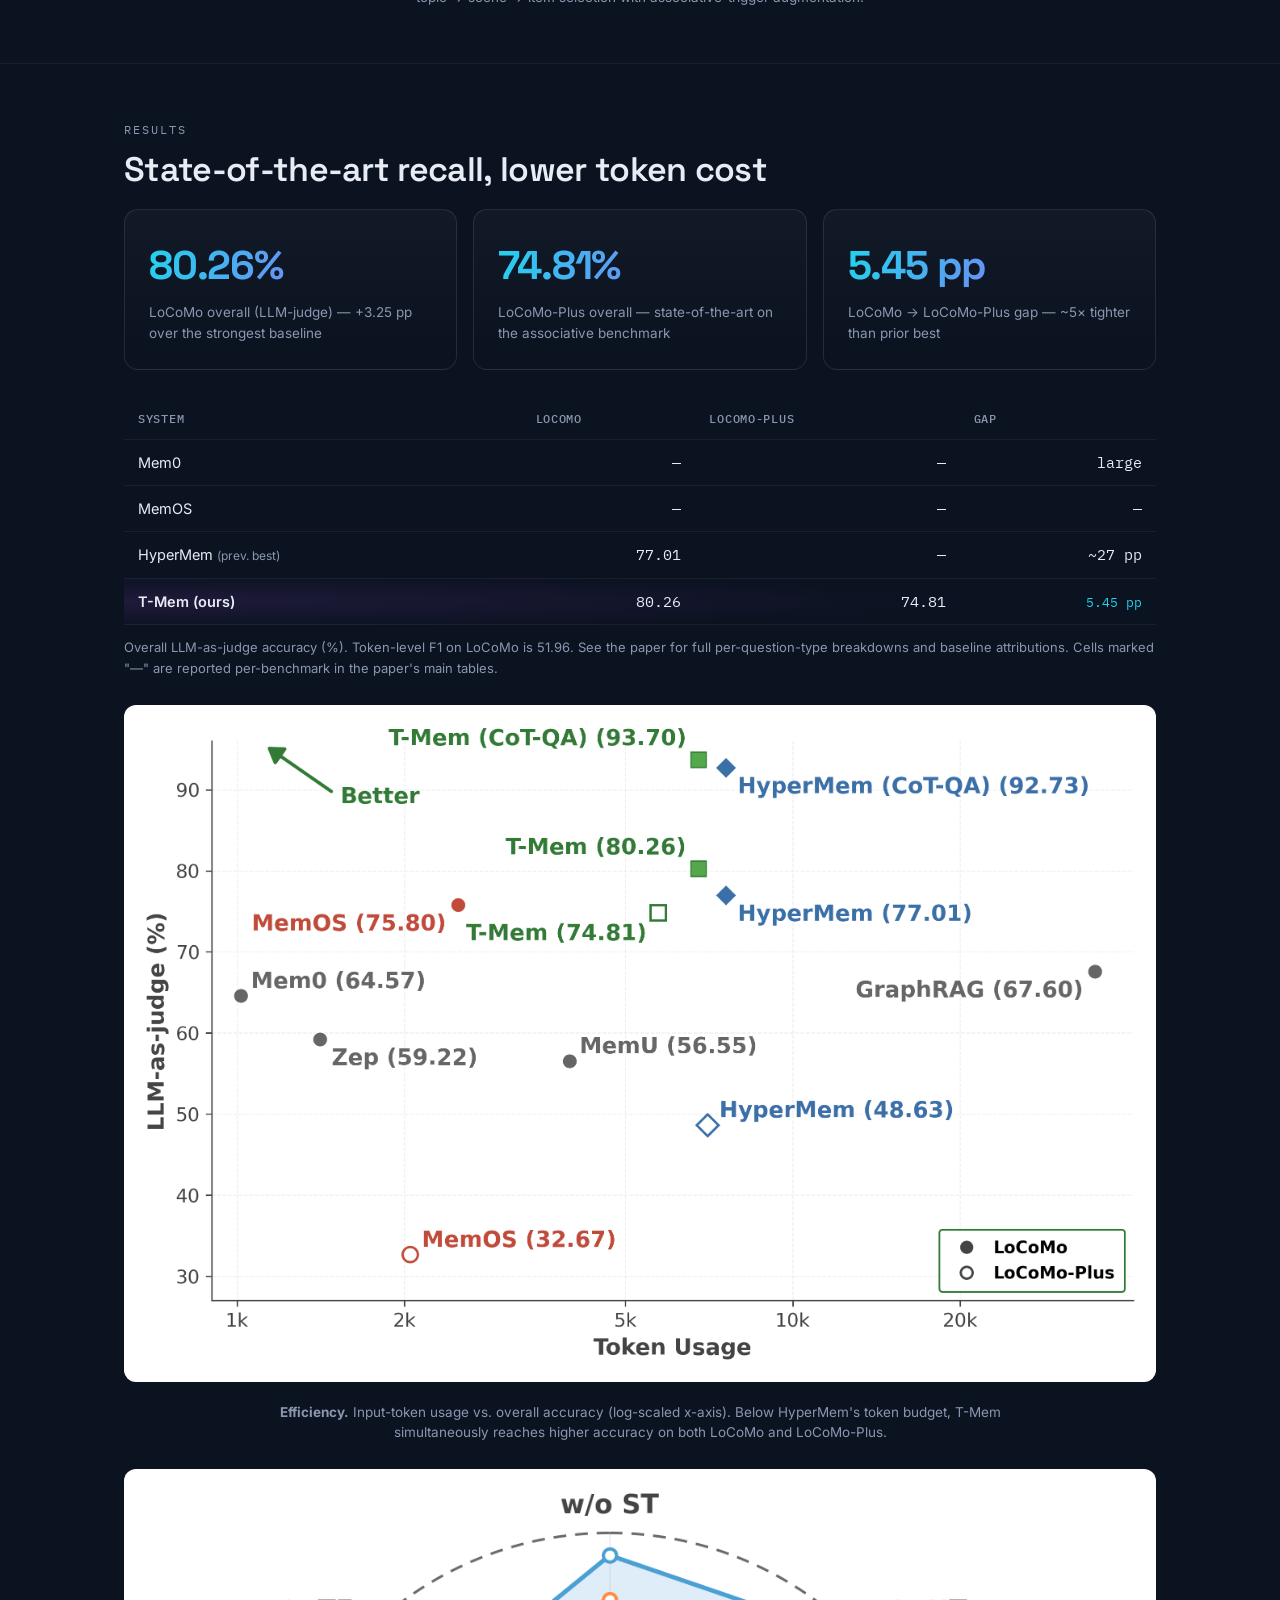
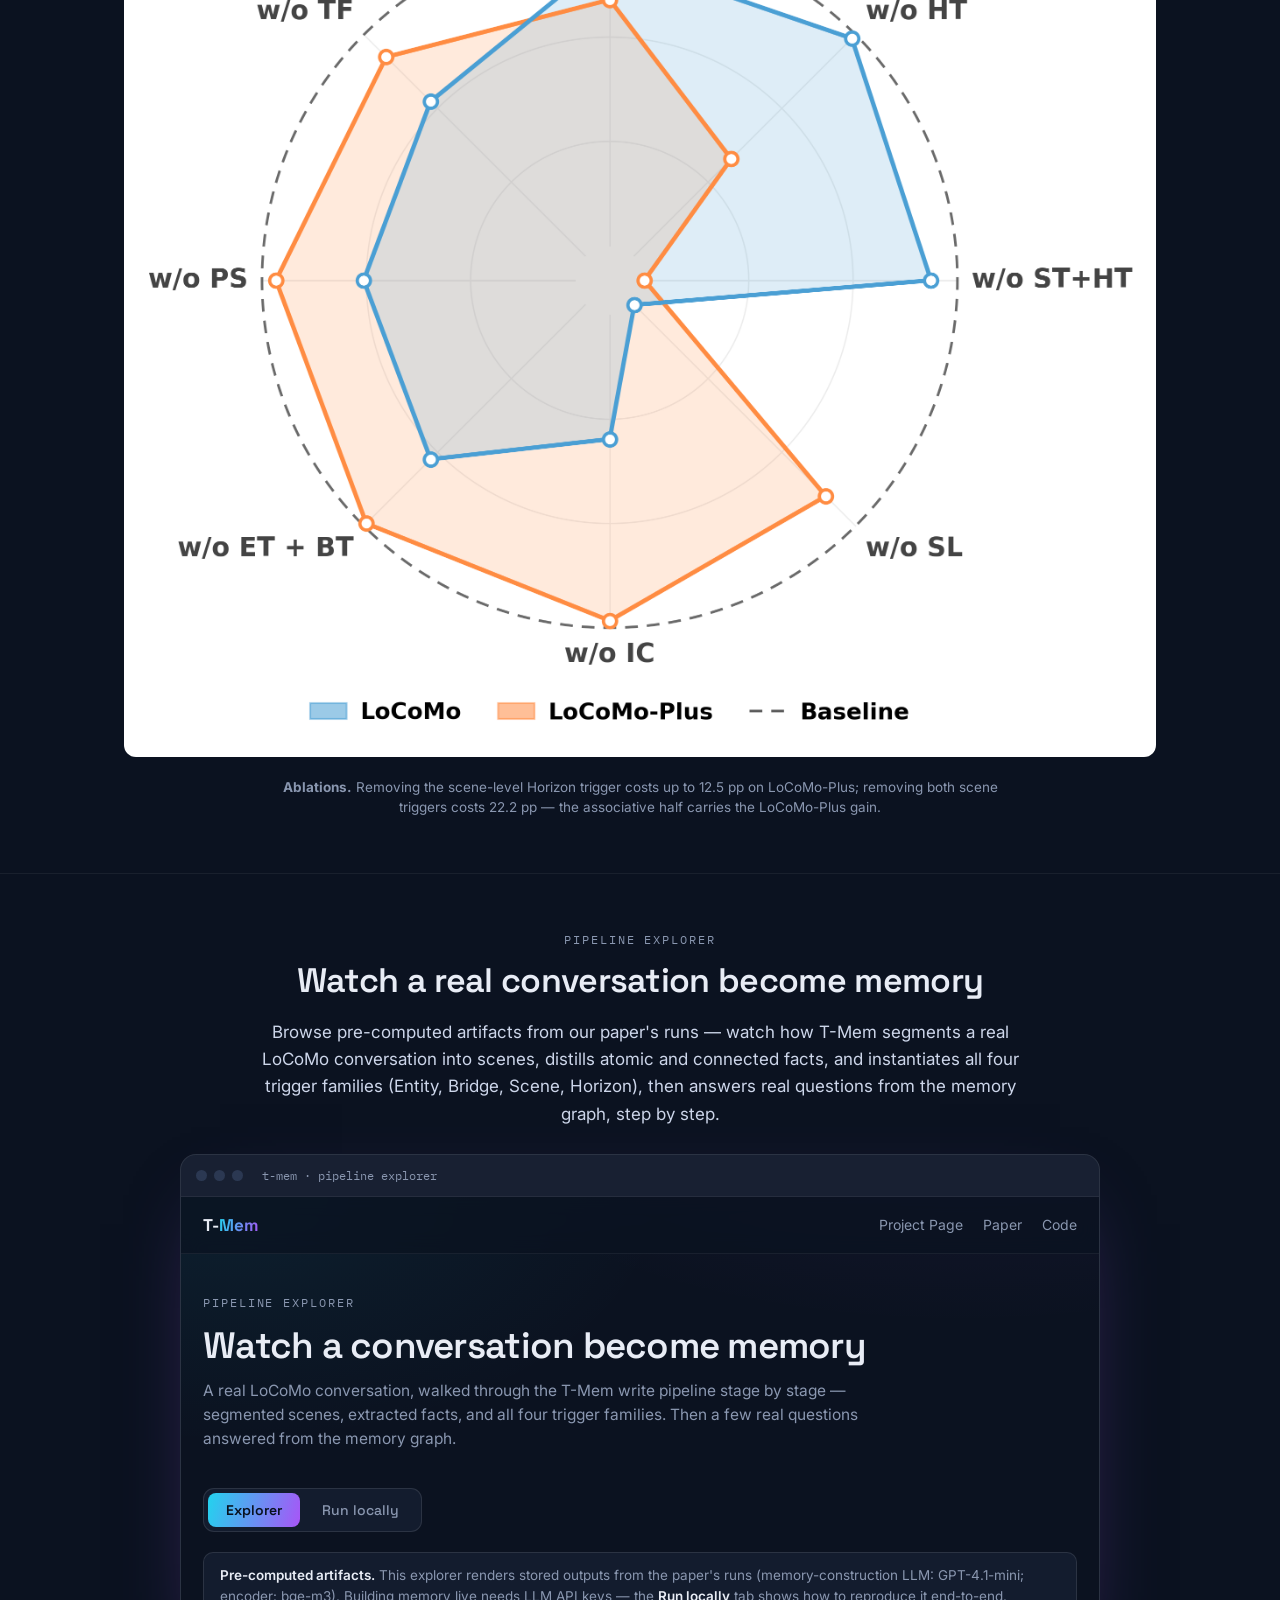
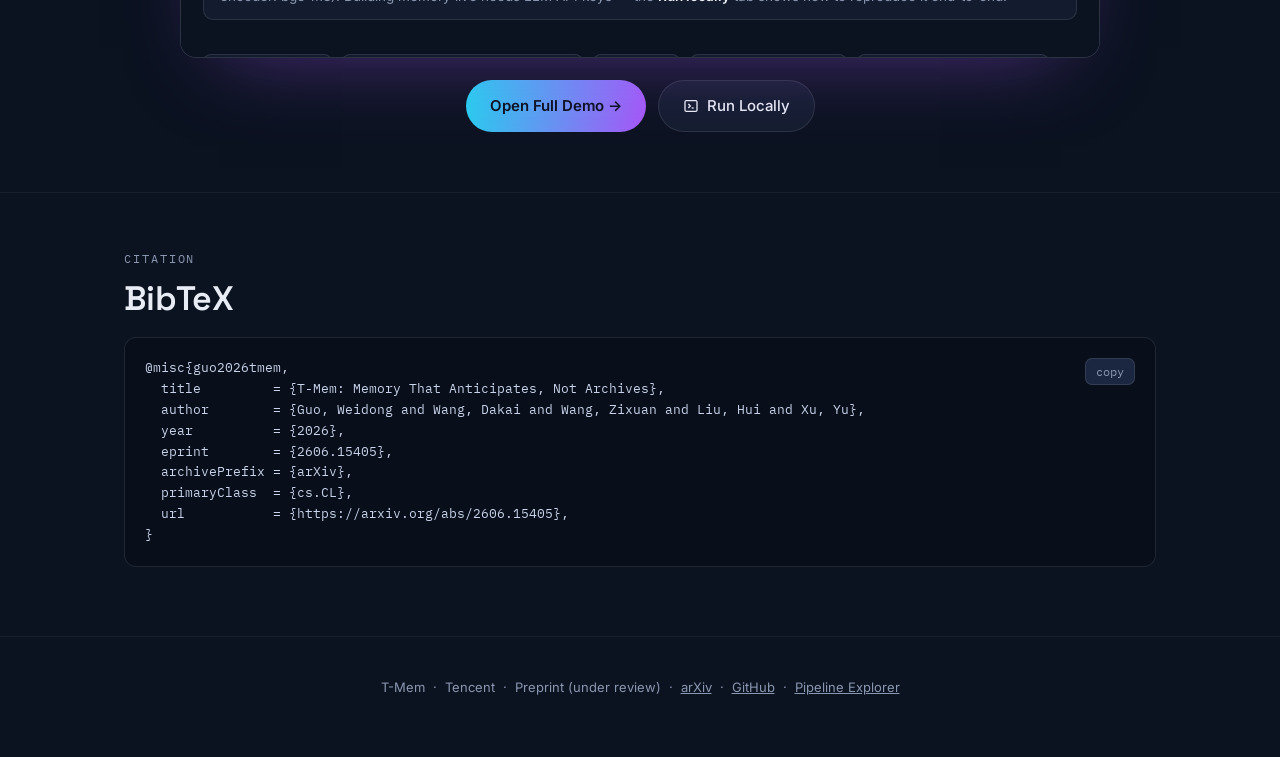
==== commit 99060d4a: "Add Run Locally view to demo + preview-frame CTA on project page Demo: top Explorer / Run Locally sw" ====
--- a/docs/index.html
+++ b/docs/index.html
@@ -145,6 +145,24 @@
   footer{padding:40px 0 60px;border-top:1px solid var(--line-2);color:var(--muted);font-size:13px;text-align:center}
   footer a{color:var(--muted)}
 
+  /* explorer preview frame */
+  .preview{position:relative;margin:8px auto 22px;max-width:920px;border:1px solid var(--line);
+    border-radius:16px;overflow:hidden;background:var(--ink-2);
+    box-shadow:0 30px 80px -40px rgba(168,85,247,.5)}
+  .preview .bar{display:flex;align-items:center;gap:7px;padding:11px 15px;border-bottom:1px solid var(--line-2);
+    background:rgba(255,255,255,.02)}
+  .preview .bar i{width:11px;height:11px;border-radius:50%;background:#2b3852;display:inline-block}
+  .preview .bar .u{margin-left:12px;font-family:"IBM Plex Mono";font-size:12px;color:var(--muted)}
+  .preview .frame{position:relative;height:460px;background:var(--ink)}
+  .preview iframe{width:100%;height:100%;border:0;display:block}
+  .preview .mask{position:absolute;inset:0;display:flex;align-items:flex-end;justify-content:center;
+    padding-bottom:26px;text-decoration:none;
+    background:linear-gradient(180deg,transparent 55%,rgba(11,18,32,.55));opacity:0;transition:opacity .25s}
+  .preview .frame:hover .mask{opacity:1}
+  .preview .mask span{font-family:"Space Grotesk";font-weight:600;font-size:15px;color:#08101d;
+    background:var(--grad-assoc);border-radius:999px;padding:11px 22px}
+  @media(max-width:560px){.preview .frame{height:340px}}
+
   @media(prefers-reduced-motion:reduce){*{scroll-behavior:auto!important;transition:none!important}}
   @media(max-width:560px){.cell{min-height:120px;padding:14px}.axis-y{left:-78px}}
 </style>
@@ -319,11 +337,26 @@
 </div></section>
 
 <!-- EXPLORER CTA -->
-<section><div class="wrap" style="text-align:center">
-  <div class="sec-eyebrow" style="justify-content:center">Try it</div>
+<section id="demo"><div class="wrap" style="text-align:center">
+  <div class="sec-eyebrow" style="justify-content:center">Pipeline Explorer</div>
   <h2>Watch a real conversation become memory</h2>
-  <p class="lead" style="margin:0 auto 24px">The Pipeline Explorer walks a real LoCoMo conversation through T-Mem stage by stage — scenes, extracted facts, and all four trigger families — using pre-computed artifacts from the paper's runs.</p>
-  <a class="btn primary" href="demo/index.html" style="font-size:15px;padding:13px 24px">Open the Pipeline Explorer →</a>
+  <p class="lead" style="margin:0 auto 26px">Browse pre-computed artifacts from our paper's runs — watch how T-Mem segments a real LoCoMo conversation into scenes, distills atomic and connected facts, and instantiates all four trigger families (Entity, Bridge, Scene, Horizon), then answers real questions from the memory graph, step by step.</p>
+
+  <div class="preview">
+    <div class="bar"><i></i><i></i><i></i><span class="u">t-mem · pipeline explorer</span></div>
+    <div class="frame">
+      <iframe src="demo/index.html" title="T-Mem Pipeline Explorer preview" loading="lazy" tabindex="-1"></iframe>
+      <a class="mask" href="demo/index.html"><span>Open full demo →</span></a>
+    </div>
+  </div>
+
+  <div class="btns" style="margin-top:4px">
+    <a class="btn primary" href="demo/index.html" style="font-size:15px;padding:13px 24px">Open Full Demo →</a>
+    <a class="btn" href="demo/index.html#runlocal" style="font-size:15px;padding:13px 24px">
+      <svg viewBox="0 0 24 24" fill="none" stroke="currentColor" stroke-width="2"><path d="M8 9l3 3-3 3"/><path d="M13 15h3"/><rect x="3" y="4" width="18" height="16" rx="2"/></svg>
+      Run Locally
+    </a>
+  </div>
 </div></section>
 
 <!-- CITE -->
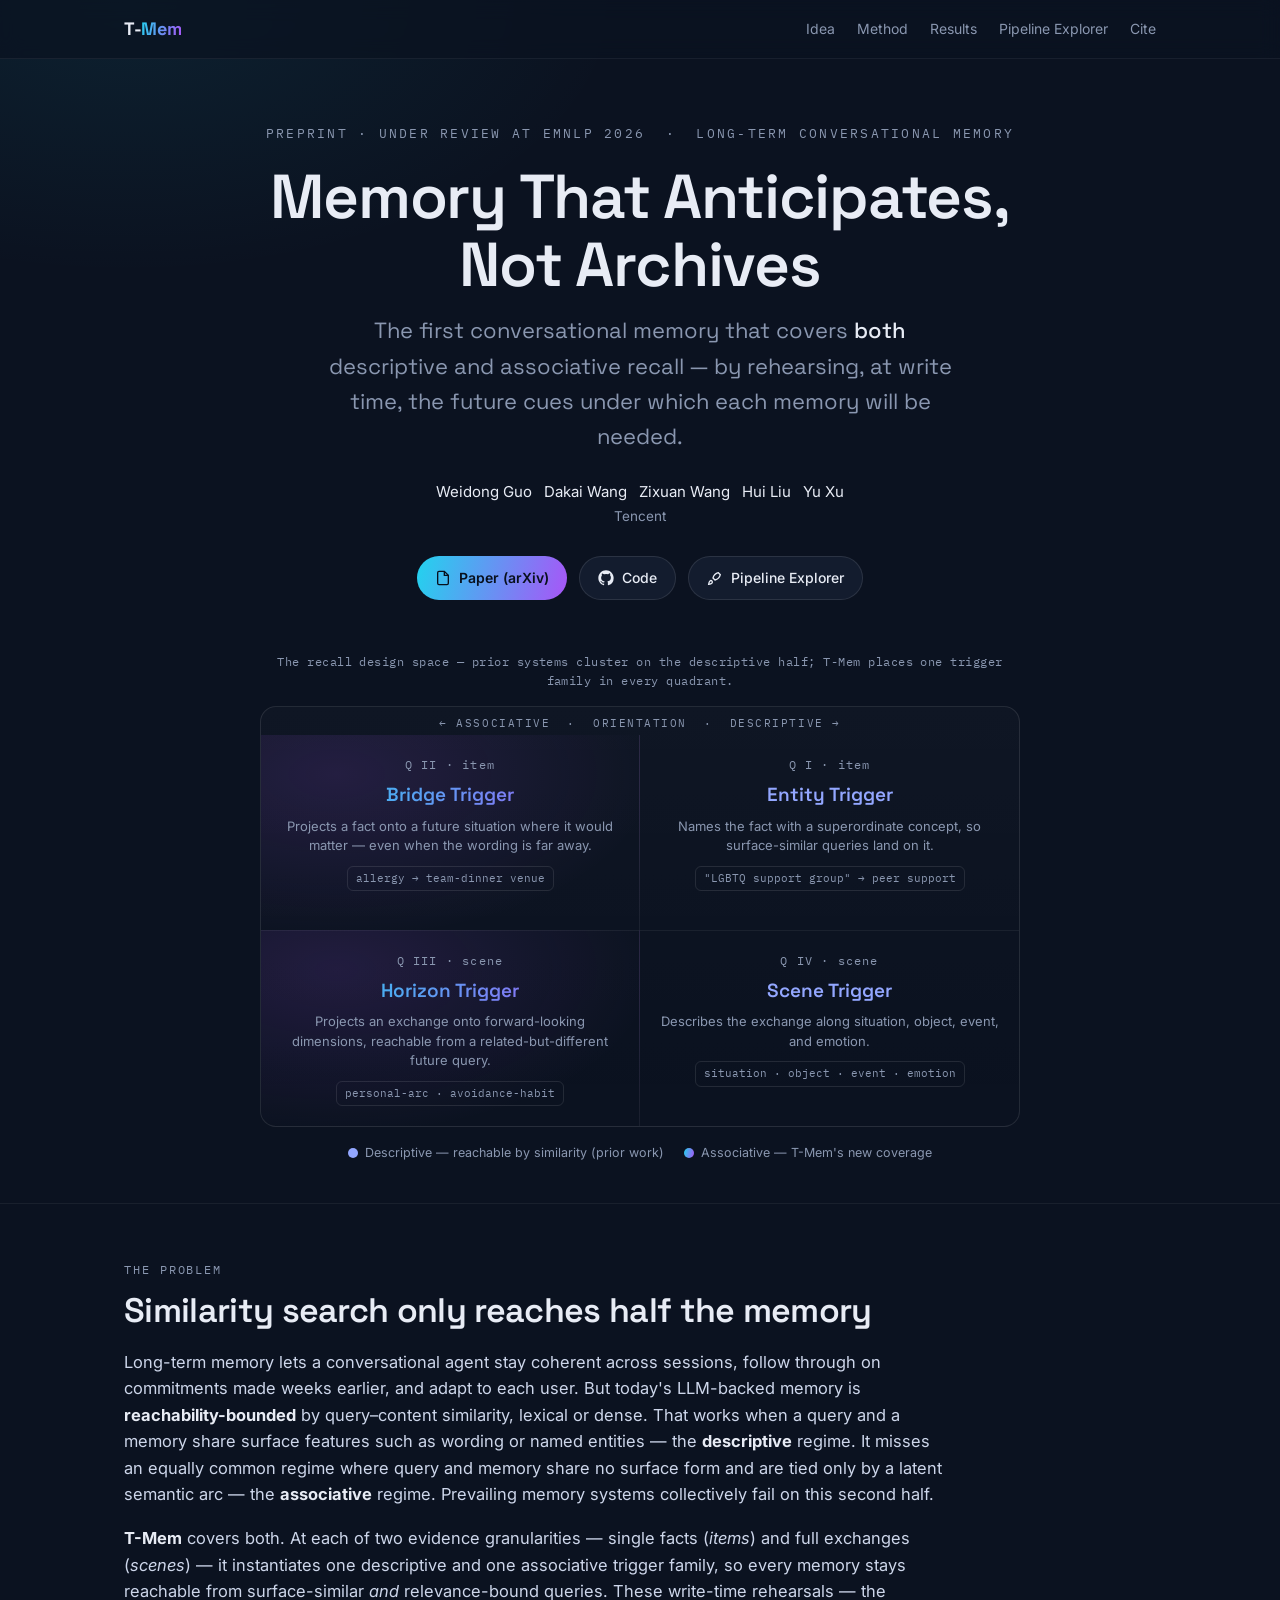
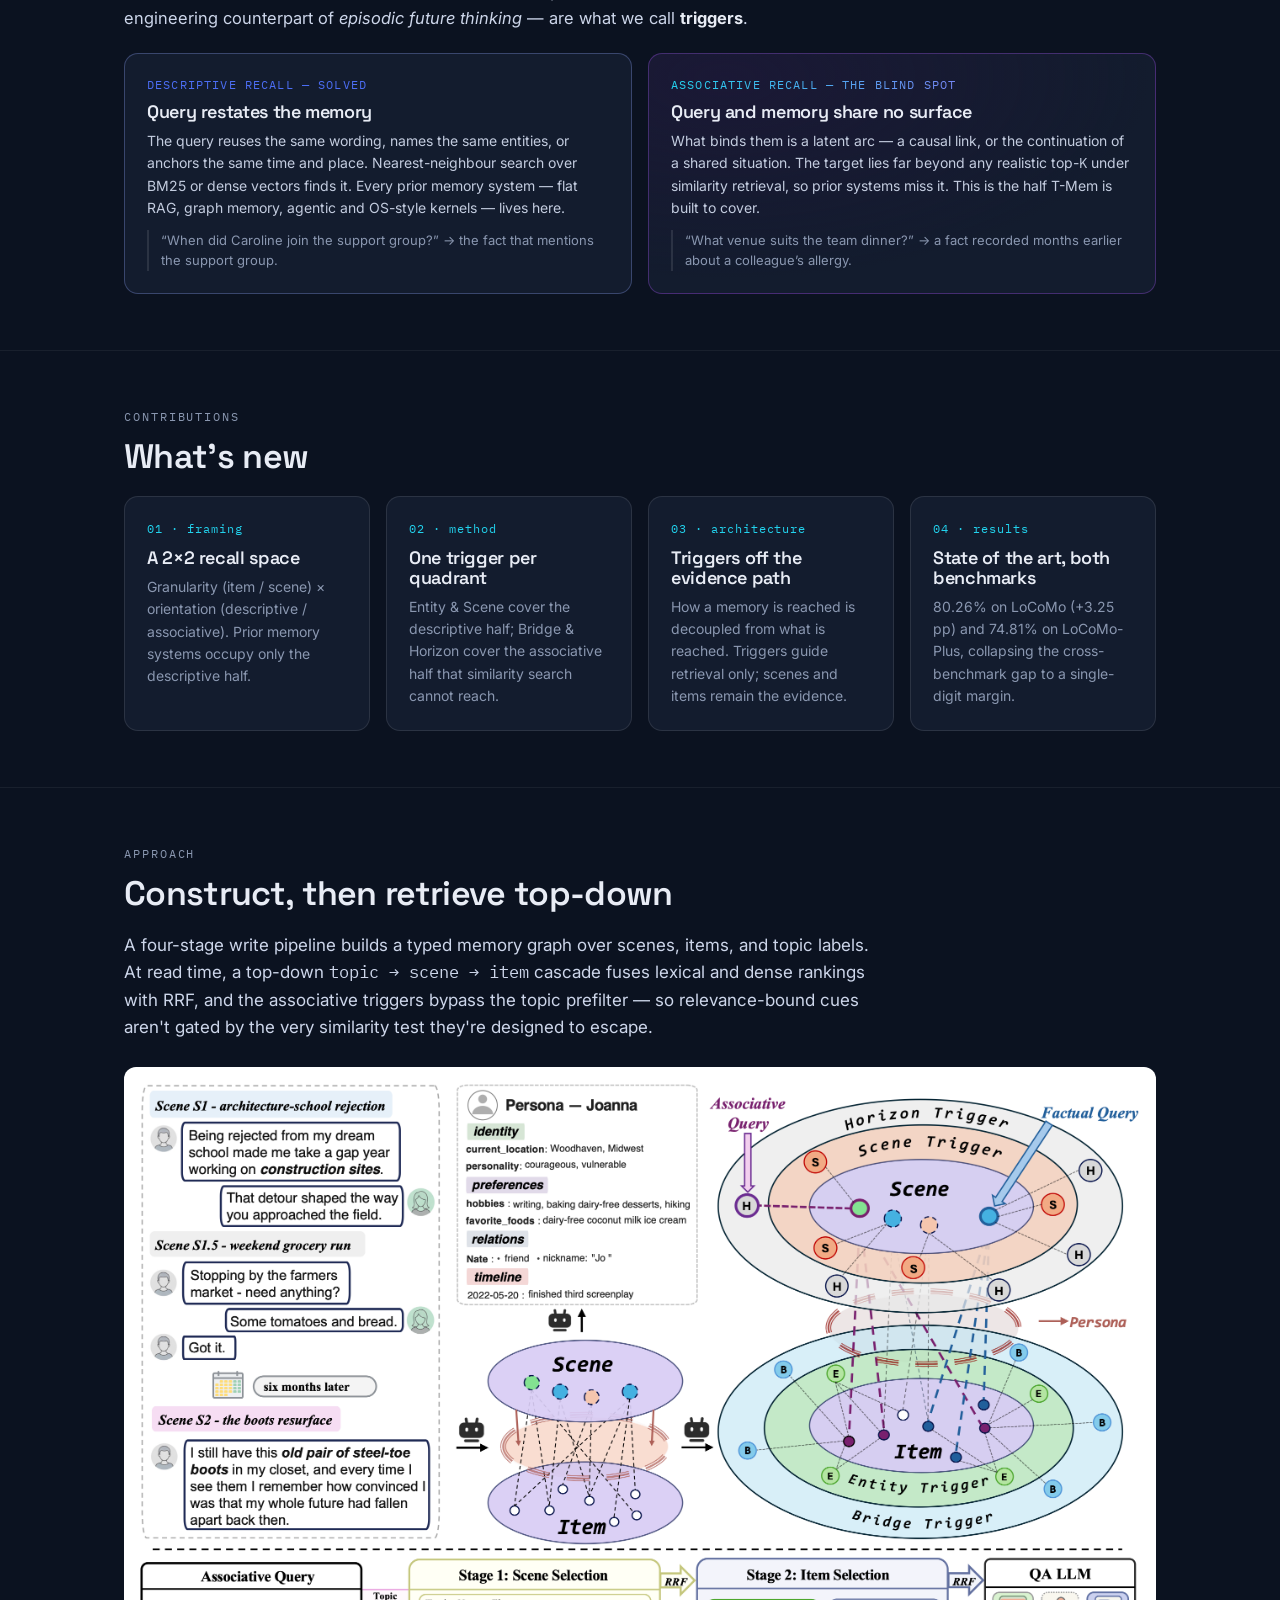
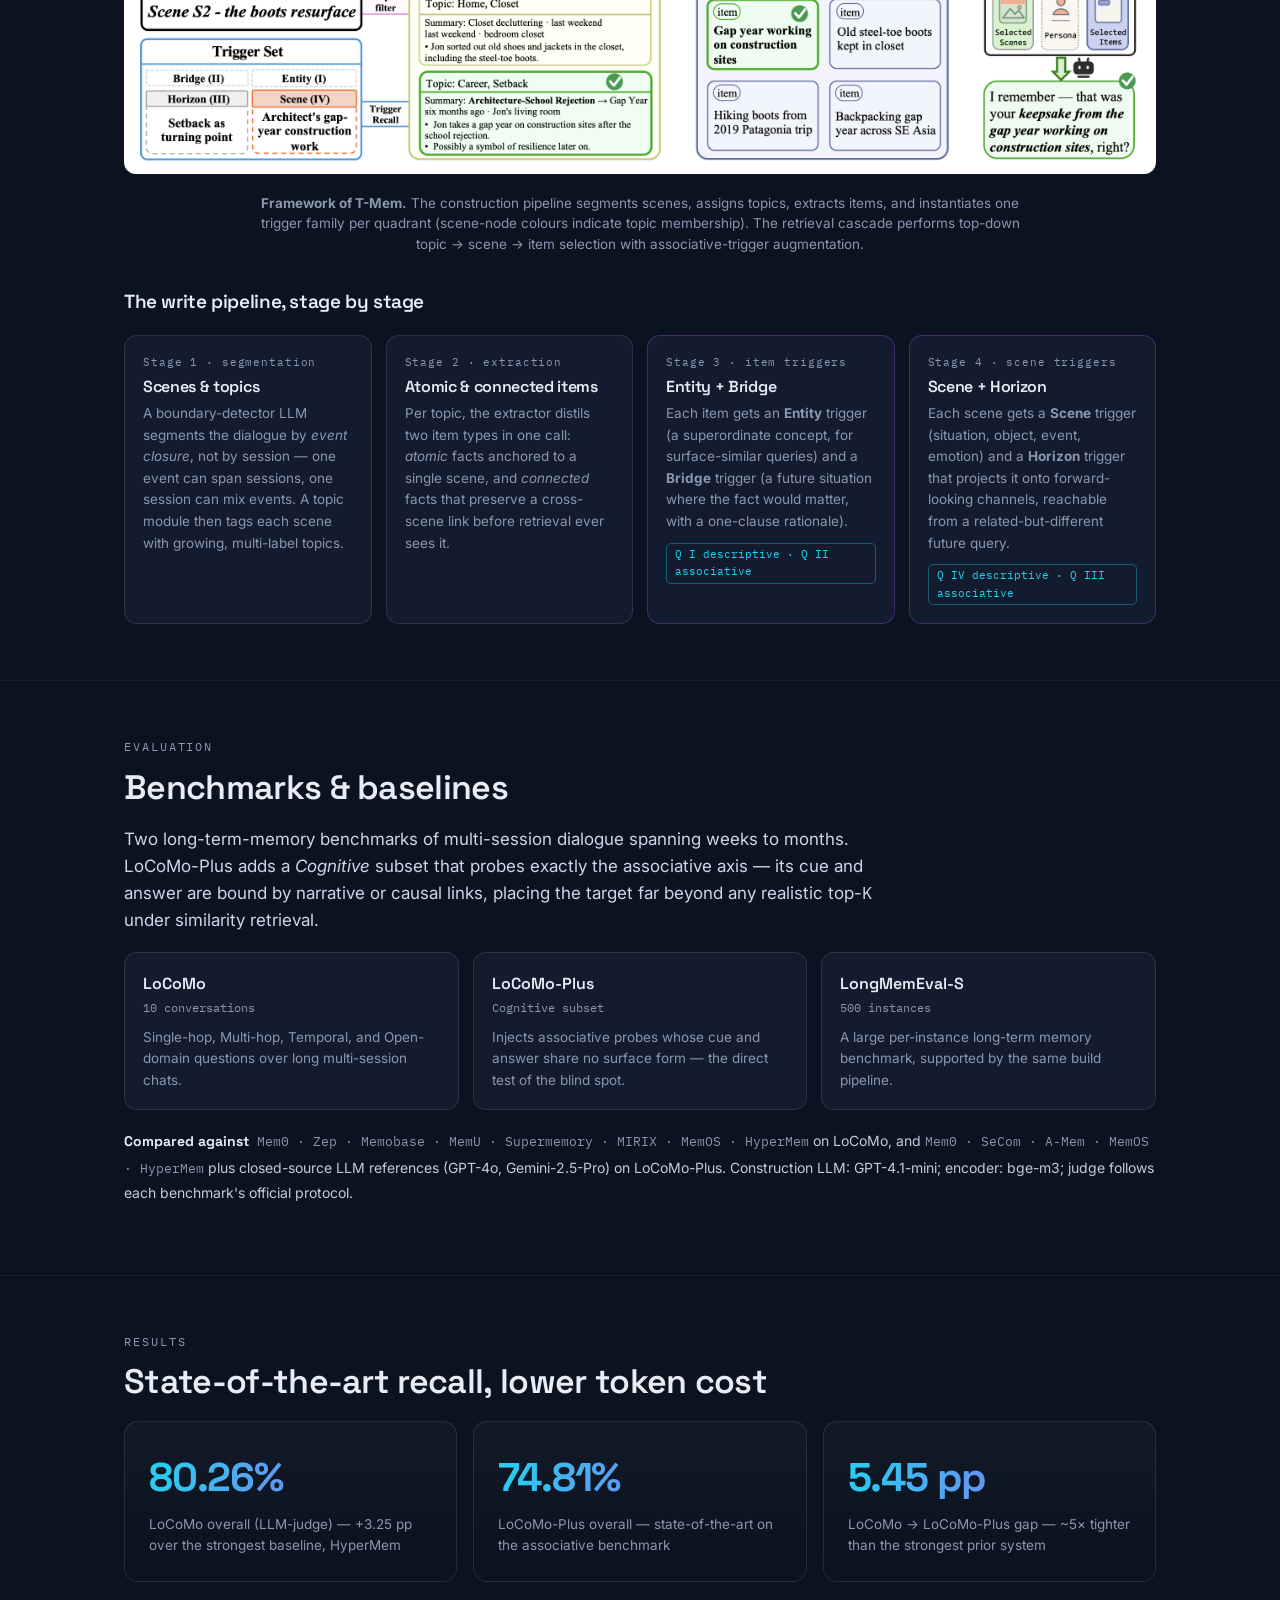
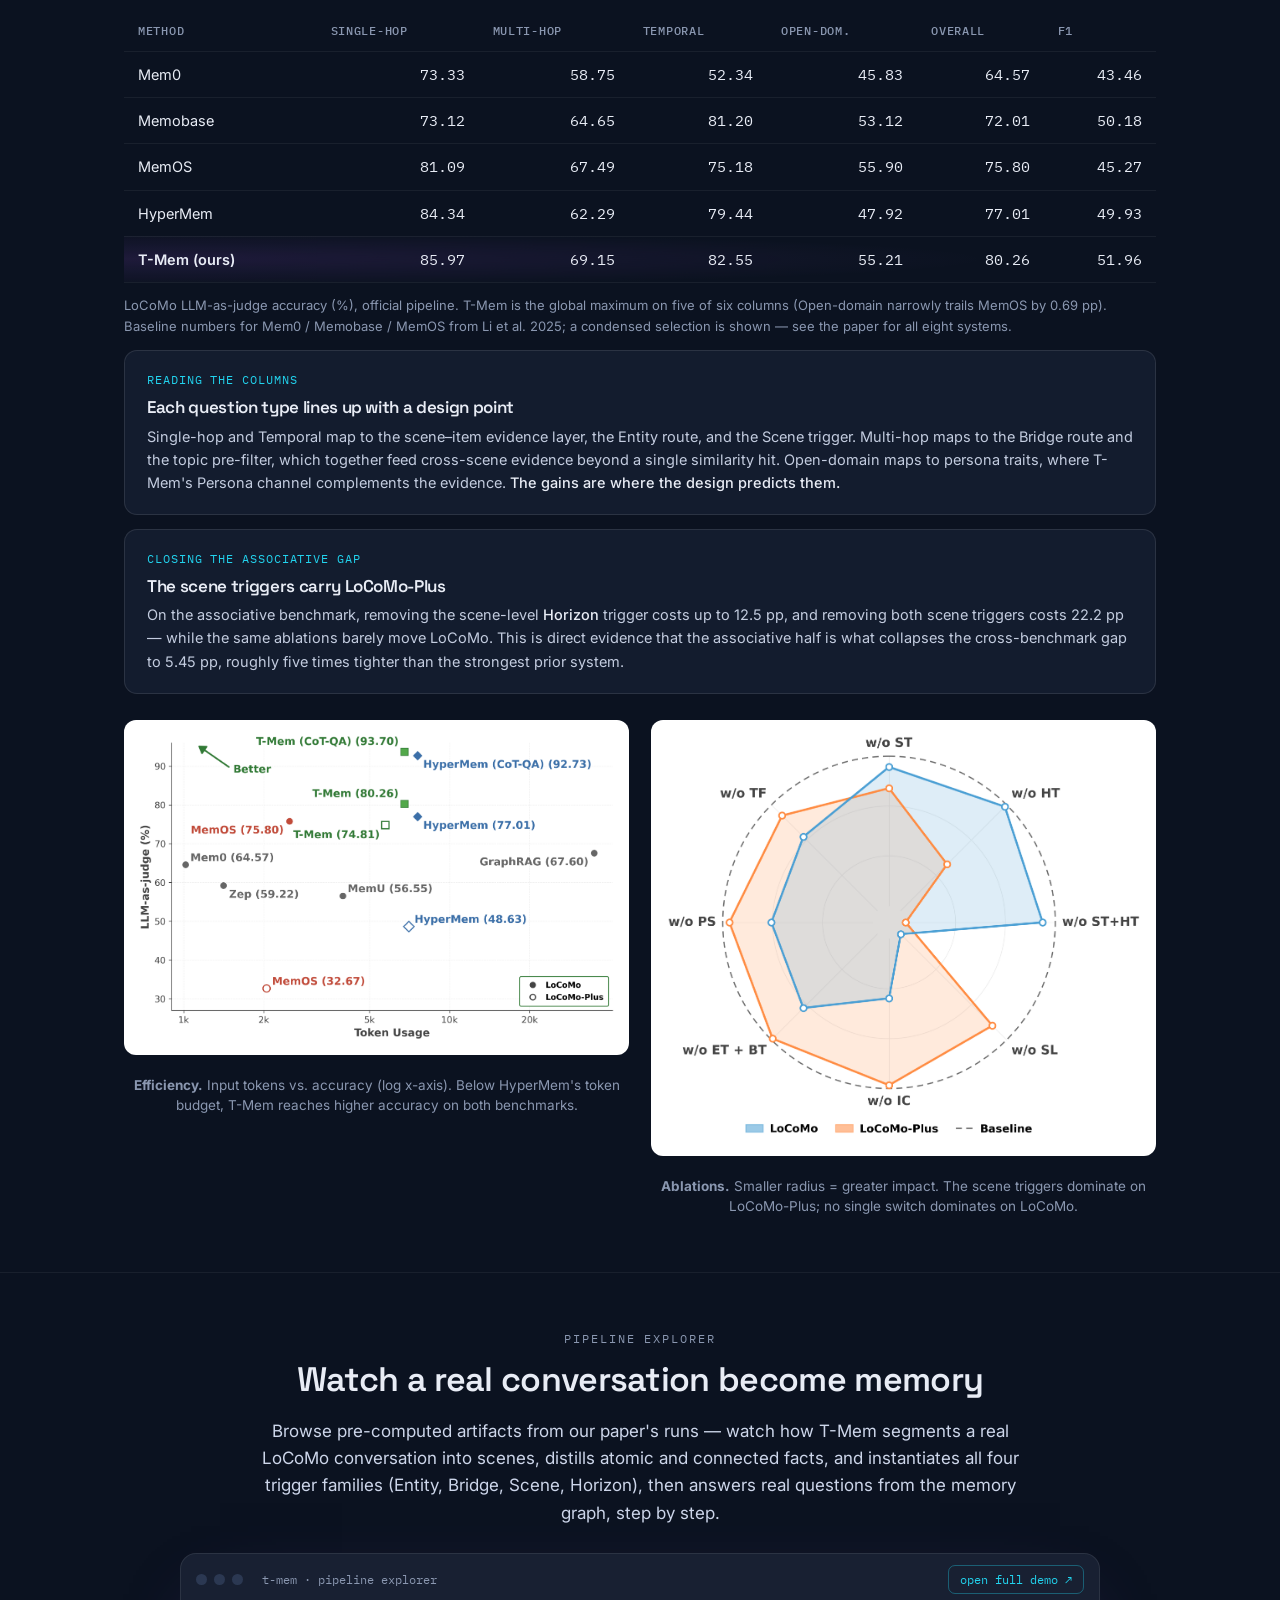
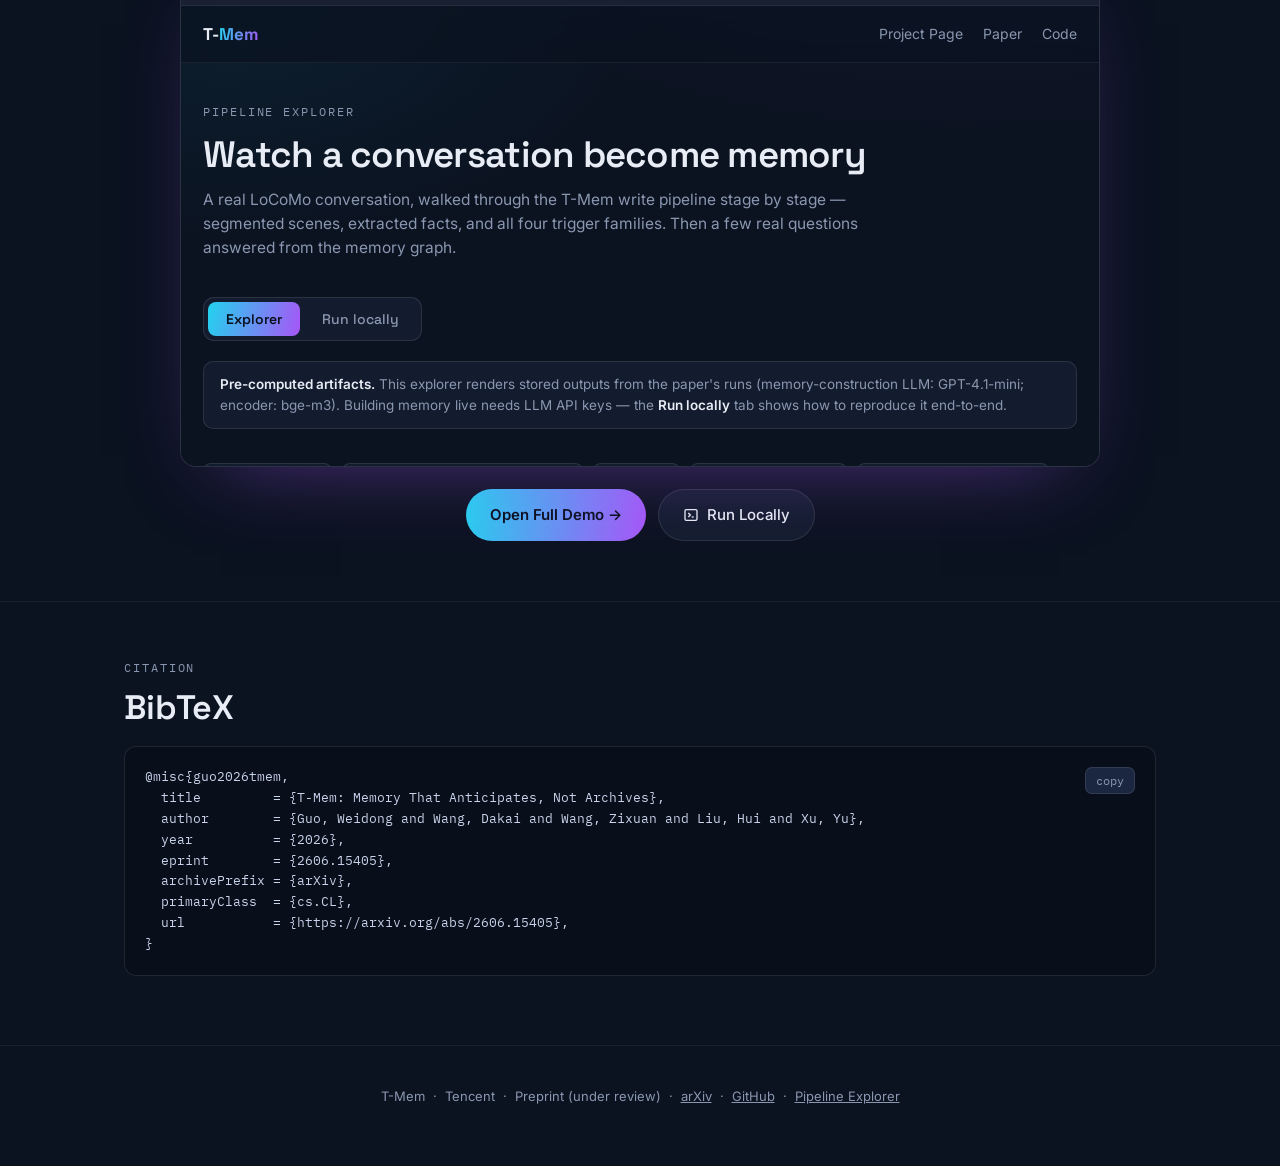
==== commit 456d76f0: "Enrich project page + make demo preview interactive, shrink figures - Preview iframe is now interact" ====
--- a/docs/index.html
+++ b/docs/index.html
@@ -115,11 +115,57 @@
   .card h3{font-size:18px;margin:10px 0 8px}
   .card p{font-size:14px;color:var(--muted);margin:0}
 
+  /* two-column contrast (descriptive vs associative) */
+  .split{display:grid;grid-template-columns:1fr 1fr;gap:16px;margin-top:22px}
+  .half{border:1px solid var(--line);border-radius:14px;padding:22px;background:var(--ink-2)}
+  .half.d{border-color:rgba(147,167,255,.3)}
+  .half.a{border-color:rgba(168,85,247,.32);background:radial-gradient(120% 120% at 15% 10%,rgba(168,85,247,.10),var(--ink-2) 70%)}
+  .half .lab{font-family:"IBM Plex Mono";font-size:11.5px;letter-spacing:.1em;text-transform:uppercase;margin-bottom:8px}
+  .half.d .lab{color:var(--descr)}
+  .half.a .lab{background:var(--grad-assoc);-webkit-background-clip:text;background-clip:text;color:transparent}
+  .half h3{font-size:18px;margin:0 0 8px}
+  .half p{font-size:14px;color:#c3ccdf;margin:0 0 10px}
+  .half .eg{font-size:13px;color:var(--muted);border-left:2px solid var(--line);padding-left:12px;margin-top:10px}
+  @media(max-width:640px){.split{grid-template-columns:1fr}}
+
+  /* method write-stages */
+  .stages{display:grid;grid-template-columns:repeat(auto-fit,minmax(240px,1fr));gap:14px;margin-top:22px}
+  .wstage{position:relative;border:1px solid var(--line);border-radius:13px;padding:18px;background:var(--ink-2)}
+  .wstage .st{font-family:"IBM Plex Mono";font-size:11px;letter-spacing:.08em;color:var(--muted)}
+  .wstage h3{font-size:16px;margin:7px 0 7px}
+  .wstage p{font-size:13.5px;color:var(--muted);margin:0}
+  .wstage.assoc{border-color:rgba(168,85,247,.3)}
+  .wstage .fam{display:inline-block;margin-top:10px;font-family:"IBM Plex Mono";font-size:11px;
+    padding:2px 8px;border-radius:5px;border:1px solid var(--line);color:var(--muted)}
+  .wstage.assoc .fam{color:var(--assoc-a);border-color:rgba(34,211,238,.35)}
+
+  /* benchmark chips */
+  .bench{display:grid;grid-template-columns:repeat(auto-fit,minmax(210px,1fr));gap:14px;margin-top:8px}
+  .bcard{border:1px solid var(--line);border-radius:13px;padding:18px;background:var(--ink-2)}
+  .bcard .bn{font-family:"Space Grotesk";font-weight:600;font-size:16px}
+  .bcard .bm{font-family:"IBM Plex Mono";font-size:11.5px;color:var(--muted);margin:3px 0 9px}
+  .bcard p{font-size:13.5px;color:var(--muted);margin:0}
+  .baserow{font-size:14px;color:#c3ccdf;margin-top:18px;line-height:1.8}
+  .baserow b{color:var(--paper);font-family:"Space Grotesk"}
+  .baserow .tagm{font-family:"IBM Plex Mono";font-size:12.5px;color:var(--muted)}
+
+  /* analysis insight blocks */
+  .insight{border:1px solid var(--line);border-radius:13px;padding:20px 22px;background:var(--ink-2);margin-top:14px}
+  .insight .h{font-family:"IBM Plex Mono";font-size:11.5px;letter-spacing:.08em;text-transform:uppercase;color:var(--assoc-a);margin-bottom:8px}
+  .insight h3{font-size:17px;margin:0 0 8px}
+  .insight p{font-size:14.5px;color:#c3ccdf;margin:0}
+  .insight p .em{color:var(--paper);font-weight:500}
+
   /* figures */
   figure{margin:26px 0 0;text-align:center}
   figure img{max-width:100%;border-radius:12px;border:1px solid var(--line);background:#fff;padding:10px}
   figcaption{font-size:13.5px;color:var(--muted);margin-top:12px;max-width:760px;
     margin-left:auto;margin-right:auto;line-height:1.5}
+  /* two smaller figures side by side */
+  .figrow{display:grid;grid-template-columns:1fr 1fr;gap:22px;margin-top:26px;align-items:start}
+  .figrow figure{margin:0}
+  .figrow figcaption{max-width:none}
+  @media(max-width:720px){.figrow{grid-template-columns:1fr}}
 
   /* results */
   .stats{display:grid;grid-template-columns:repeat(auto-fit,minmax(180px,1fr));gap:16px;margin-bottom:28px}
@@ -153,14 +199,13 @@
     background:rgba(255,255,255,.02)}
   .preview .bar i{width:11px;height:11px;border-radius:50%;background:#2b3852;display:inline-block}
   .preview .bar .u{margin-left:12px;font-family:"IBM Plex Mono";font-size:12px;color:var(--muted)}
+  .preview .bar .open{margin-left:auto;font-family:"IBM Plex Mono";font-size:12px;text-decoration:none;
+    color:var(--assoc-a);border:1px solid rgba(34,211,238,.35);border-radius:7px;padding:4px 11px;
+    transition:background .2s,color .2s}
+  .preview .bar .open:hover{background:var(--grad-assoc);color:#08101d;border-color:transparent}
   .preview .frame{position:relative;height:460px;background:var(--ink)}
+  /* iframe is interactive: scroll the wheel to move the demo inside the frame */
   .preview iframe{width:100%;height:100%;border:0;display:block}
-  .preview .mask{position:absolute;inset:0;display:flex;align-items:flex-end;justify-content:center;
-    padding-bottom:26px;text-decoration:none;
-    background:linear-gradient(180deg,transparent 55%,rgba(11,18,32,.55));opacity:0;transition:opacity .25s}
-  .preview .frame:hover .mask{opacity:1}
-  .preview .mask span{font-family:"Space Grotesk";font-weight:600;font-size:15px;color:#08101d;
-    background:var(--grad-assoc);border-radius:999px;padding:11px 22px}
   @media(max-width:560px){.preview .frame{height:340px}}
 
   @media(prefers-reduced-motion:reduce){*{scroll-behavior:auto!important;transition:none!important}}
@@ -264,6 +309,21 @@
     rehearsals — the engineering counterpart of <em>episodic future thinking</em> — are what we call
     <strong>triggers</strong>.
   </p>
+
+  <div class="split">
+    <div class="half d">
+      <div class="lab">Descriptive recall — solved</div>
+      <h3>Query restates the memory</h3>
+      <p>The query reuses the same wording, names the same entities, or anchors the same time and place. Nearest-neighbour search over BM25 or dense vectors finds it. Every prior memory system — flat RAG, graph memory, agentic and OS-style kernels — lives here.</p>
+      <div class="eg">“When did Caroline join the support group?” → the fact that mentions the support group.</div>
+    </div>
+    <div class="half a">
+      <div class="lab">Associative recall — the blind spot</div>
+      <h3>Query and memory share no surface</h3>
+      <p>What binds them is a latent arc — a causal link, or the continuation of a shared situation. The target lies far beyond any realistic top-<span class="mono">K</span> under similarity retrieval, so prior systems miss it. This is the half T-Mem is built to cover.</p>
+      <div class="eg">“What venue suits the team dinner?” → a fact recorded months earlier about a colleague’s allergy.</div>
+    </div>
+  </div>
 </div></section>
 
 <!-- CONTRIBUTIONS -->
@@ -298,11 +358,62 @@
 <section id="method"><div class="wrap">
   <div class="sec-eyebrow">Approach</div>
   <h2>Construct, then retrieve top-down</h2>
-  <p class="lead">A four-stage write pipeline — scene segmentation, topic assignment, item extraction, trigger instantiation — builds a typed memory graph. At read time, a top-down <span class="mono">topic → scene → item</span> cascade fuses lexical and dense rankings with RRF, with associative triggers bypassing the topic prefilter so relevance-bound cues aren't gated by similarity.</p>
+  <p class="lead">A four-stage write pipeline builds a typed memory graph over scenes, items, and topic labels. At read time, a top-down <span class="mono">topic → scene → item</span> cascade fuses lexical and dense rankings with RRF, and the associative triggers bypass the topic prefilter — so relevance-bound cues aren't gated by the very similarity test they're designed to escape.</p>
   <figure>
     <img src="assets/figure2.png" alt="T-Mem framework: construction pipeline and retrieval cascade" />
     <figcaption><strong>Framework of T-Mem.</strong> The construction pipeline segments scenes, assigns topics, extracts items, and instantiates one trigger family per quadrant (scene-node colours indicate topic membership). The retrieval cascade performs top-down topic → scene → item selection with associative-trigger augmentation.</figcaption>
   </figure>
+
+  <h3 style="font-size:19px;margin:38px 0 0">The write pipeline, stage by stage</h3>
+  <div class="stages">
+    <div class="wstage">
+      <div class="st">Stage 1 · segmentation</div>
+      <h3>Scenes &amp; topics</h3>
+      <p>A boundary-detector LLM segments the dialogue by <em>event closure</em>, not by session — one event can span sessions, one session can mix events. A topic module then tags each scene with growing, multi-label topics.</p>
+    </div>
+    <div class="wstage">
+      <div class="st">Stage 2 · extraction</div>
+      <h3>Atomic &amp; connected items</h3>
+      <p>Per topic, the extractor distils two item types in one call: <em>atomic</em> facts anchored to a single scene, and <em>connected</em> facts that preserve a cross-scene link before retrieval ever sees it.</p>
+    </div>
+    <div class="wstage assoc">
+      <div class="st">Stage 3 · item triggers</div>
+      <h3>Entity + Bridge</h3>
+      <p>Each item gets an <strong>Entity</strong> trigger (a superordinate concept, for surface-similar queries) and a <strong>Bridge</strong> trigger (a future situation where the fact would matter, with a one-clause rationale).</p>
+      <span class="fam">Q I descriptive · Q II associative</span>
+    </div>
+    <div class="wstage assoc">
+      <div class="st">Stage 4 · scene triggers</div>
+      <h3>Scene + Horizon</h3>
+      <p>Each scene gets a <strong>Scene</strong> trigger (situation, object, event, emotion) and a <strong>Horizon</strong> trigger that projects it onto forward-looking channels, reachable from a related-but-different future query.</p>
+      <span class="fam">Q IV descriptive · Q III associative</span>
+    </div>
+  </div>
+</div></section>
+
+<!-- BENCHMARKS -->
+<section><div class="wrap">
+  <div class="sec-eyebrow">Evaluation</div>
+  <h2>Benchmarks &amp; baselines</h2>
+  <p class="lead">Two long-term-memory benchmarks of multi-session dialogue spanning weeks to months. LoCoMo-Plus adds a <em>Cognitive</em> subset that probes exactly the associative axis — its cue and answer are bound by narrative or causal links, placing the target far beyond any realistic top-<span class="mono">K</span> under similarity retrieval.</p>
+  <div class="bench">
+    <div class="bcard">
+      <div class="bn">LoCoMo</div>
+      <div class="bm">10 conversations</div>
+      <p>Single-hop, Multi-hop, Temporal, and Open-domain questions over long multi-session chats.</p>
+    </div>
+    <div class="bcard">
+      <div class="bn">LoCoMo-Plus</div>
+      <div class="bm">Cognitive subset</div>
+      <p>Injects associative probes whose cue and answer share no surface form — the direct test of the blind spot.</p>
+    </div>
+    <div class="bcard">
+      <div class="bn">LongMemEval-S</div>
+      <div class="bm">500 instances</div>
+      <p>A large per-instance long-term memory benchmark, supported by the same build pipeline.</p>
+    </div>
+  </div>
+  <p class="baserow"><b>Compared against</b> &nbsp;<span class="tagm">Mem0 · Zep · Memobase · MemU · Supermemory · MIRIX · MemOS · HyperMem</span> on LoCoMo, and <span class="tagm">Mem0 · SeCom · A-Mem · MemOS · HyperMem</span> plus closed-source LLM references (GPT-4o, Gemini-2.5-Pro) on LoCoMo-Plus. Construction LLM: GPT-4.1-mini; encoder: bge-m3; judge follows each benchmark's official protocol.</p>
 </div></section>
 
 <!-- RESULTS -->
@@ -310,30 +421,44 @@
   <div class="sec-eyebrow">Results</div>
   <h2>State-of-the-art recall, lower token cost</h2>
   <div class="stats">
-    <div class="stat"><div class="n">80.26%</div><div class="l">LoCoMo overall (LLM-judge) — +3.25 pp over the strongest baseline</div></div>
+    <div class="stat"><div class="n">80.26%</div><div class="l">LoCoMo overall (LLM-judge) — +3.25 pp over the strongest baseline, HyperMem</div></div>
     <div class="stat"><div class="n">74.81%</div><div class="l">LoCoMo-Plus overall — state-of-the-art on the associative benchmark</div></div>
-    <div class="stat"><div class="n">5.45 pp</div><div class="l">LoCoMo → LoCoMo-Plus gap — ~5× tighter than prior best</div></div>
+    <div class="stat"><div class="n">5.45 pp</div><div class="l">LoCoMo → LoCoMo-Plus gap — ~5× tighter than the strongest prior system</div></div>
   </div>
 
   <table>
-    <thead><tr><th>System</th><th>LoCoMo</th><th>LoCoMo-Plus</th><th>Gap</th></tr></thead>
+    <thead><tr><th>Method</th><th>Single-hop</th><th>Multi-hop</th><th>Temporal</th><th>Open-dom.</th><th>Overall</th><th>F1</th></tr></thead>
     <tbody>
-      <tr><td>Mem0</td><td class="num">—</td><td class="num">—</td><td class="num">large</td></tr>
-      <tr><td>MemOS</td><td class="num">—</td><td class="num">—</td><td class="num">—</td></tr>
-      <tr><td>HyperMem <span style="color:var(--muted);font-size:12px">(prev. best)</span></td><td class="num">77.01</td><td class="num">—</td><td class="num">~27 pp</td></tr>
-      <tr class="ours"><td>T-Mem (ours)</td><td class="num">80.26</td><td class="num">74.81</td><td class="num"><span class="delta">5.45 pp</span></td></tr>
+      <tr><td>Mem0</td><td class="num">73.33</td><td class="num">58.75</td><td class="num">52.34</td><td class="num">45.83</td><td class="num">64.57</td><td class="num">43.46</td></tr>
+      <tr><td>Memobase</td><td class="num">73.12</td><td class="num">64.65</td><td class="num">81.20</td><td class="num">53.12</td><td class="num">72.01</td><td class="num">50.18</td></tr>
+      <tr><td>MemOS</td><td class="num">81.09</td><td class="num">67.49</td><td class="num">75.18</td><td class="num">55.90</td><td class="num">75.80</td><td class="num">45.27</td></tr>
+      <tr><td>HyperMem</td><td class="num">84.34</td><td class="num">62.29</td><td class="num">79.44</td><td class="num">47.92</td><td class="num">77.01</td><td class="num">49.93</td></tr>
+      <tr class="ours"><td>T-Mem (ours)</td><td class="num">85.97</td><td class="num">69.15</td><td class="num">82.55</td><td class="num">55.21</td><td class="num">80.26</td><td class="num">51.96</td></tr>
     </tbody>
   </table>
-  <p style="font-size:13px;color:var(--muted);margin-top:12px">Overall LLM-as-judge accuracy (%). Token-level F1 on LoCoMo is 51.96. See the paper for full per-question-type breakdowns and baseline attributions. Cells marked "—" are reported per-benchmark in the paper's main tables.</p>
-
-  <figure>
-    <img src="assets/figure5_token_accuracy.png" alt="Input tokens vs accuracy: T-Mem reaches higher accuracy below HyperMem's token budget" />
-    <figcaption><strong>Efficiency.</strong> Input-token usage vs. overall accuracy (log-scaled x-axis). Below HyperMem's token budget, T-Mem simultaneously reaches higher accuracy on both LoCoMo and LoCoMo-Plus.</figcaption>
-  </figure>
-  <figure>
-    <img src="assets/figure3_ablation.png" alt="Component ablations on LoCoMo and LoCoMo-Plus" />
-    <figcaption><strong>Ablations.</strong> Removing the scene-level Horizon trigger costs up to 12.5 pp on LoCoMo-Plus; removing both scene triggers costs 22.2 pp — the associative half carries the LoCoMo-Plus gain.</figcaption>
-  </figure>
+  <p style="font-size:13px;color:var(--muted);margin-top:12px">LoCoMo LLM-as-judge accuracy (%), official pipeline. T-Mem is the global maximum on five of six columns (Open-domain narrowly trails MemOS by 0.69 pp). Baseline numbers for Mem0 / Memobase / MemOS from Li et&nbsp;al. 2025; a condensed selection is shown — see the paper for all eight systems.</p>
+
+  <div class="insight">
+    <div class="h">Reading the columns</div>
+    <h3>Each question type lines up with a design point</h3>
+    <p>Single-hop and Temporal map to the scene–item evidence layer, the Entity route, and the Scene trigger. Multi-hop maps to the Bridge route and the topic pre-filter, which together feed cross-scene evidence beyond a single similarity hit. Open-domain maps to persona traits, where T-Mem's Persona channel complements the evidence. <span class="em">The gains are where the design predicts them.</span></p>
+  </div>
+  <div class="insight">
+    <div class="h">Closing the associative gap</div>
+    <h3>The scene triggers carry LoCoMo-Plus</h3>
+    <p>On the associative benchmark, removing the scene-level <span class="em">Horizon</span> trigger costs up to 12.5 pp, and removing both scene triggers costs 22.2 pp — while the same ablations barely move LoCoMo. This is direct evidence that the associative half is what collapses the cross-benchmark gap to 5.45 pp, roughly five times tighter than the strongest prior system.</p>
+  </div>
+
+  <div class="figrow">
+    <figure>
+      <img src="assets/figure5_token_accuracy.png" alt="Input tokens vs accuracy: T-Mem reaches higher accuracy below HyperMem's token budget" />
+      <figcaption><strong>Efficiency.</strong> Input tokens vs. accuracy (log x-axis). Below HyperMem's token budget, T-Mem reaches higher accuracy on both benchmarks.</figcaption>
+    </figure>
+    <figure>
+      <img src="assets/figure3_ablation.png" alt="Component ablations on LoCoMo and LoCoMo-Plus" />
+      <figcaption><strong>Ablations.</strong> Smaller radius = greater impact. The scene triggers dominate on LoCoMo-Plus; no single switch dominates on LoCoMo.</figcaption>
+    </figure>
+  </div>
 </div></section>
 
 <!-- EXPLORER CTA -->
@@ -343,10 +468,9 @@
   <p class="lead" style="margin:0 auto 26px">Browse pre-computed artifacts from our paper's runs — watch how T-Mem segments a real LoCoMo conversation into scenes, distills atomic and connected facts, and instantiates all four trigger families (Entity, Bridge, Scene, Horizon), then answers real questions from the memory graph, step by step.</p>
 
   <div class="preview">
-    <div class="bar"><i></i><i></i><i></i><span class="u">t-mem · pipeline explorer</span></div>
+    <div class="bar"><i></i><i></i><i></i><span class="u">t-mem · pipeline explorer</span><a class="open" href="demo/index.html" target="_blank" rel="noopener">open full demo ↗</a></div>
     <div class="frame">
-      <iframe src="demo/index.html" title="T-Mem Pipeline Explorer preview" loading="lazy" tabindex="-1"></iframe>
-      <a class="mask" href="demo/index.html"><span>Open full demo →</span></a>
+      <iframe src="demo/index.html" title="T-Mem Pipeline Explorer preview" loading="lazy"></iframe>
     </div>
   </div>
 
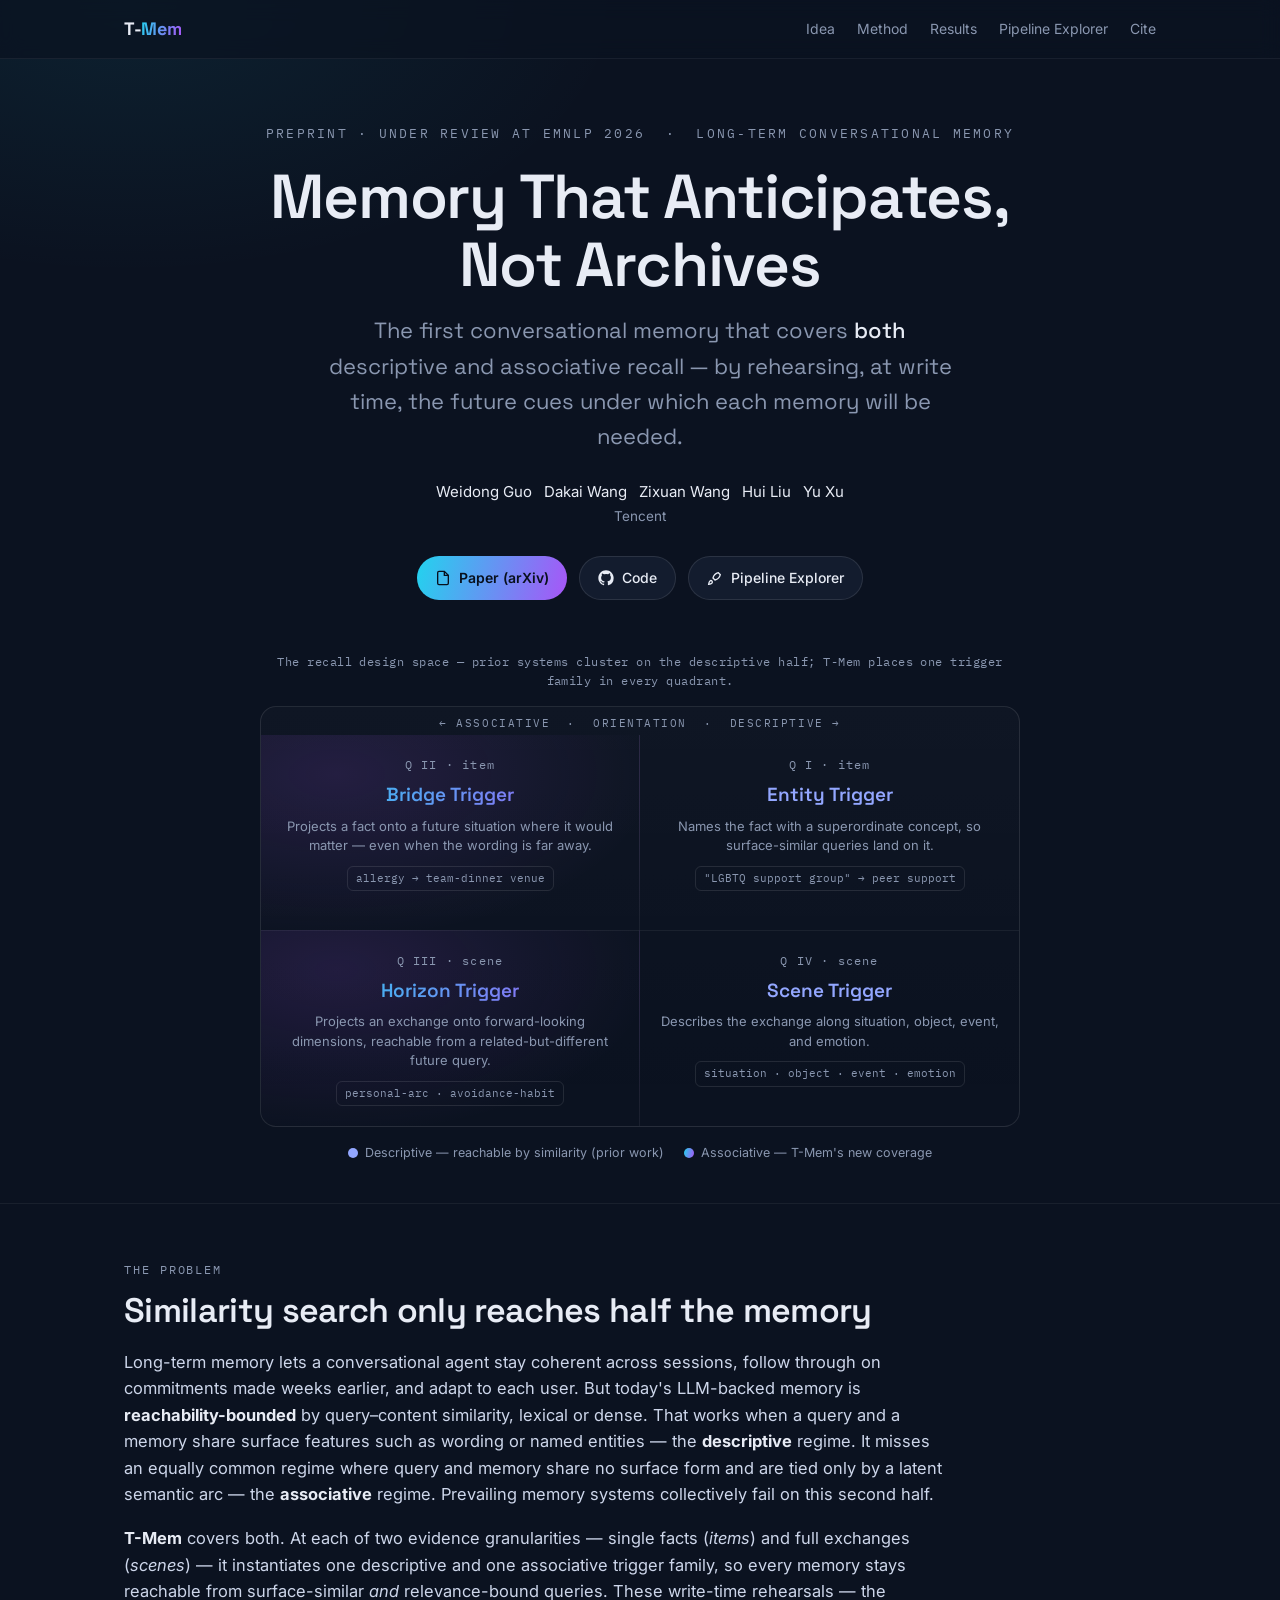
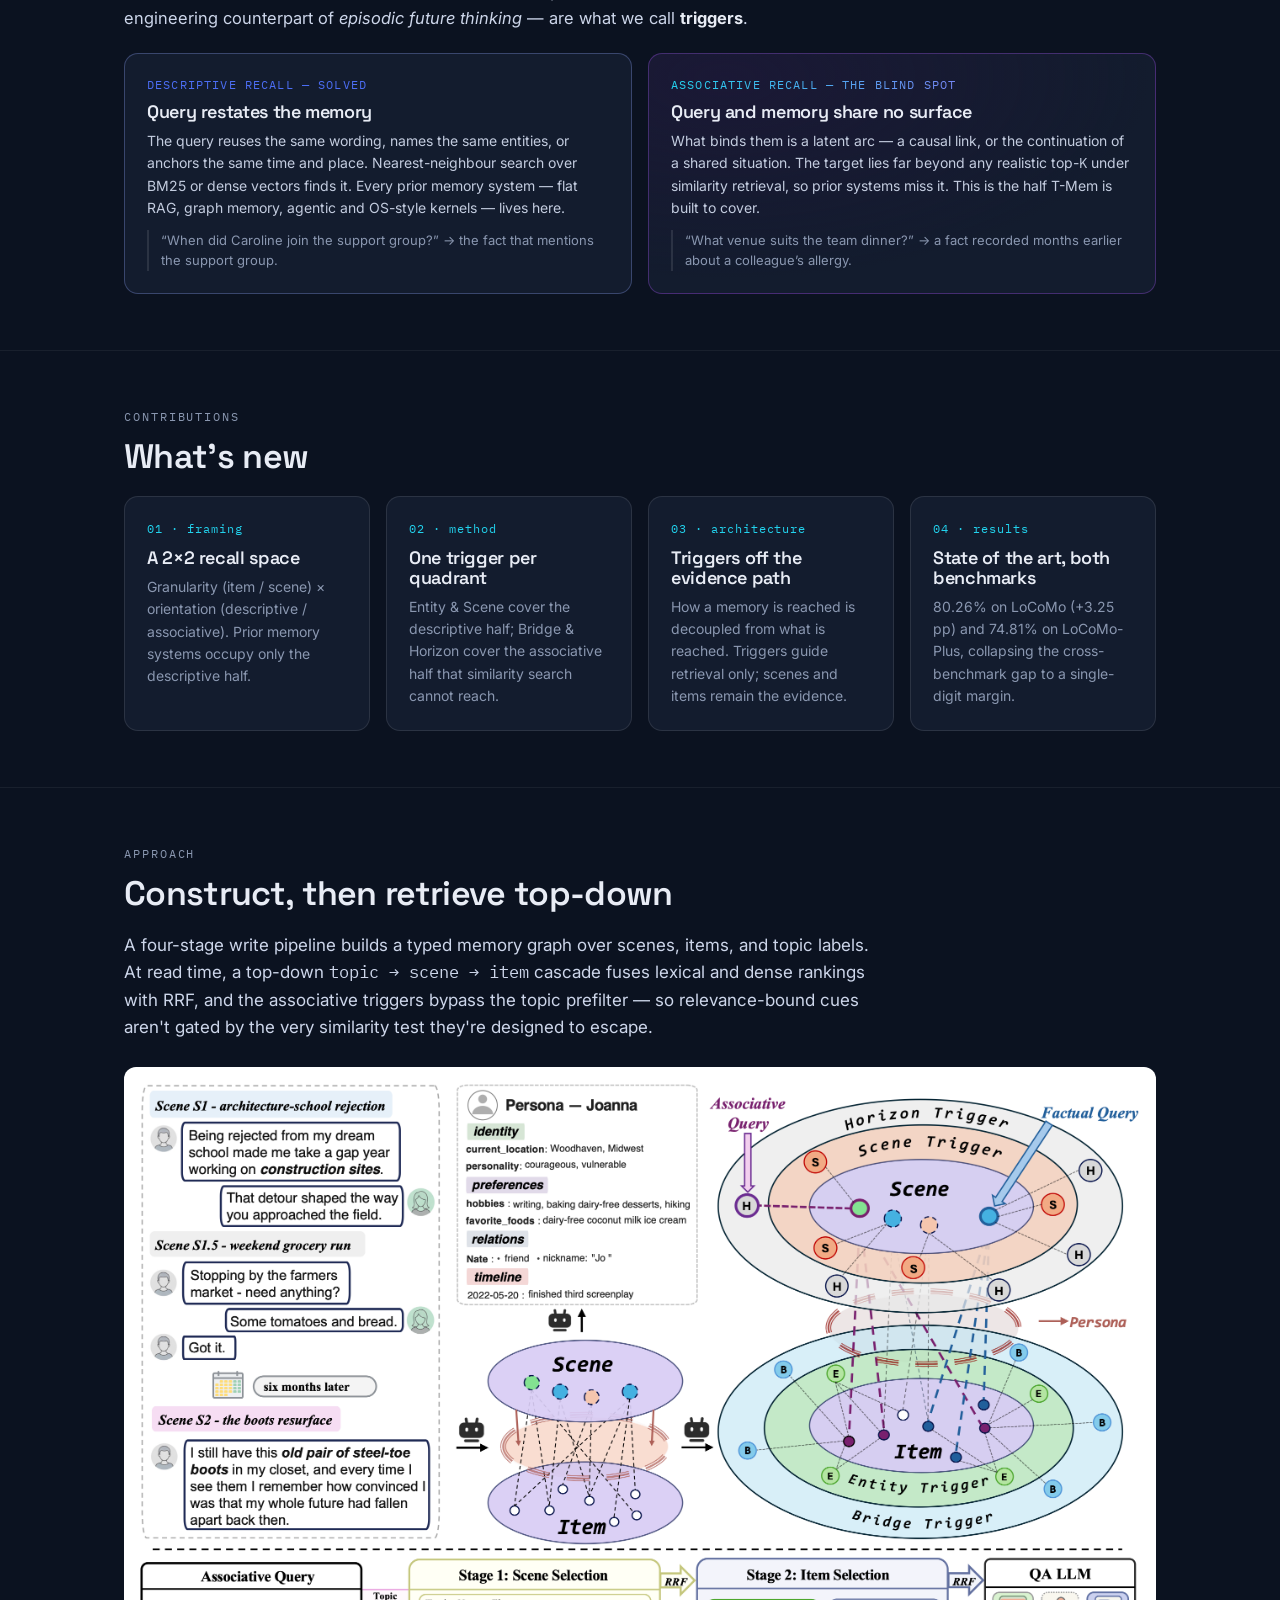
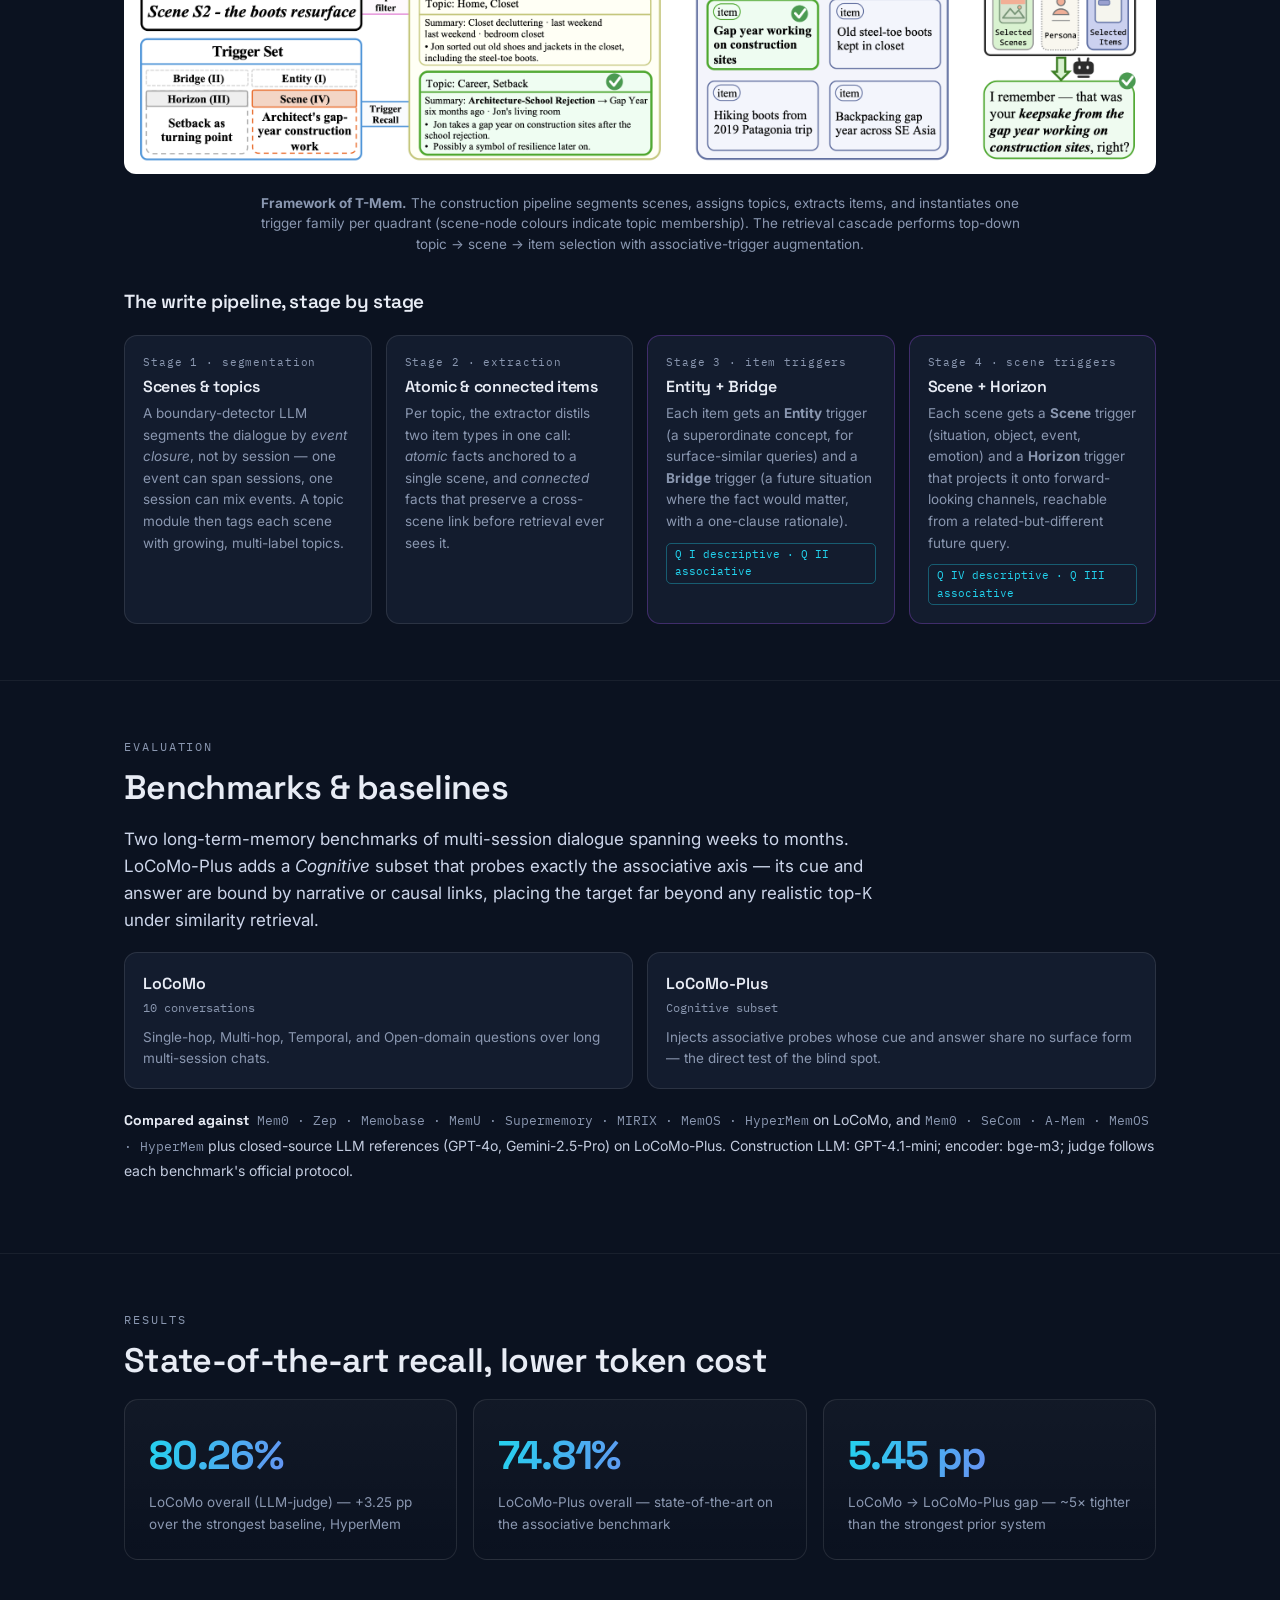
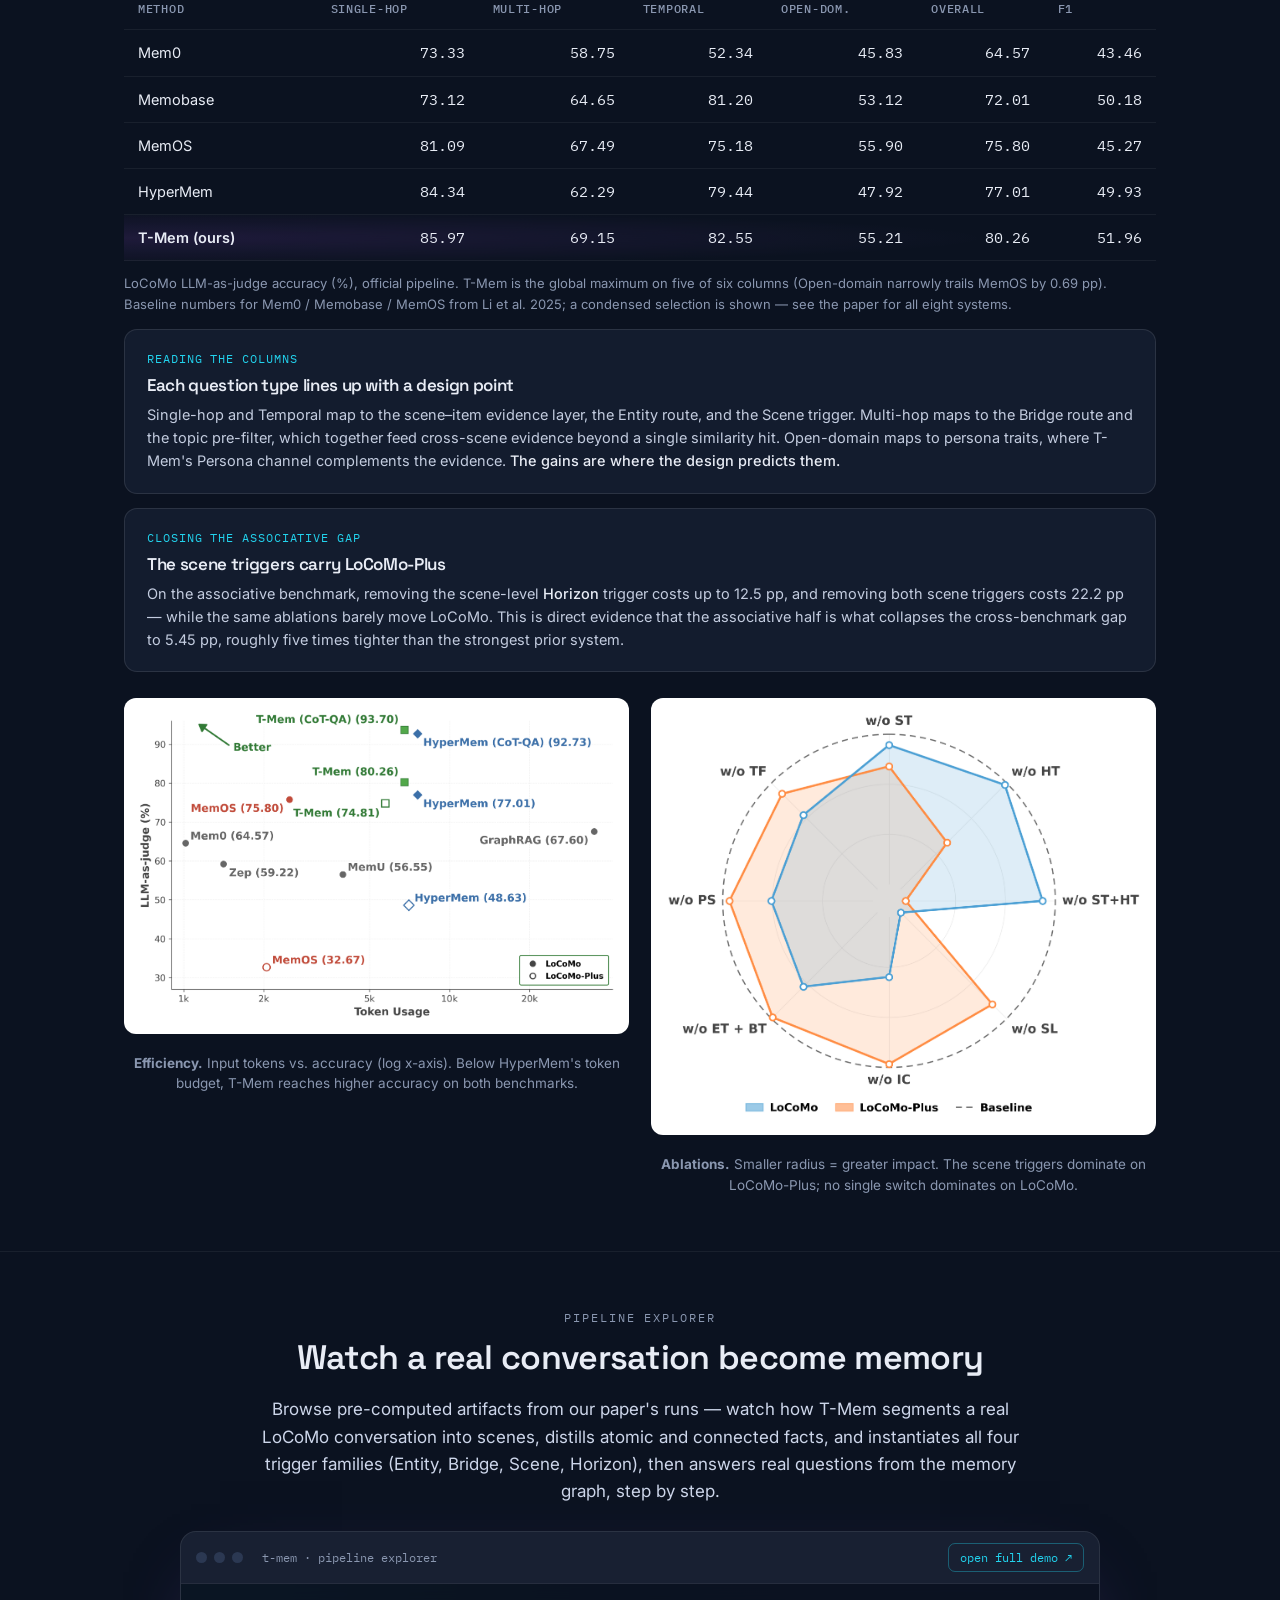
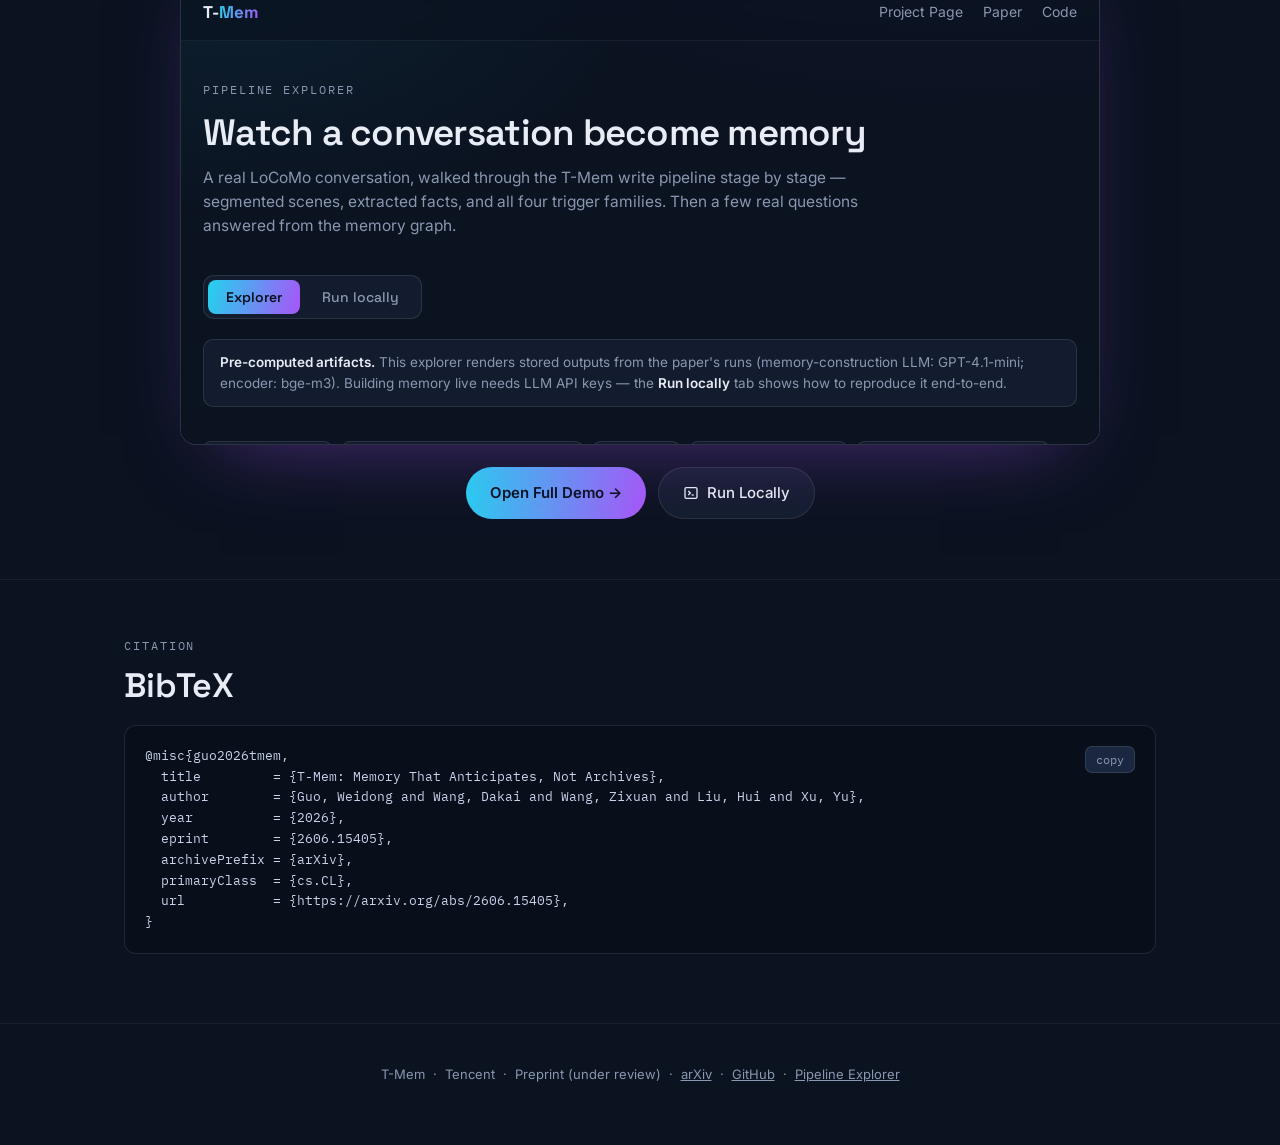
==== commit 3d707e7f: "0824_checked_exp" ====
--- a/docs/index.html
+++ b/docs/index.html
@@ -407,11 +407,6 @@
       <div class="bm">Cognitive subset</div>
       <p>Injects associative probes whose cue and answer share no surface form — the direct test of the blind spot.</p>
     </div>
-    <div class="bcard">
-      <div class="bn">LongMemEval-S</div>
-      <div class="bm">500 instances</div>
-      <p>A large per-instance long-term memory benchmark, supported by the same build pipeline.</p>
-    </div>
   </div>
   <p class="baserow"><b>Compared against</b> &nbsp;<span class="tagm">Mem0 · Zep · Memobase · MemU · Supermemory · MIRIX · MemOS · HyperMem</span> on LoCoMo, and <span class="tagm">Mem0 · SeCom · A-Mem · MemOS · HyperMem</span> plus closed-source LLM references (GPT-4o, Gemini-2.5-Pro) on LoCoMo-Plus. Construction LLM: GPT-4.1-mini; encoder: bge-m3; judge follows each benchmark's official protocol.</p>
 </div></section>
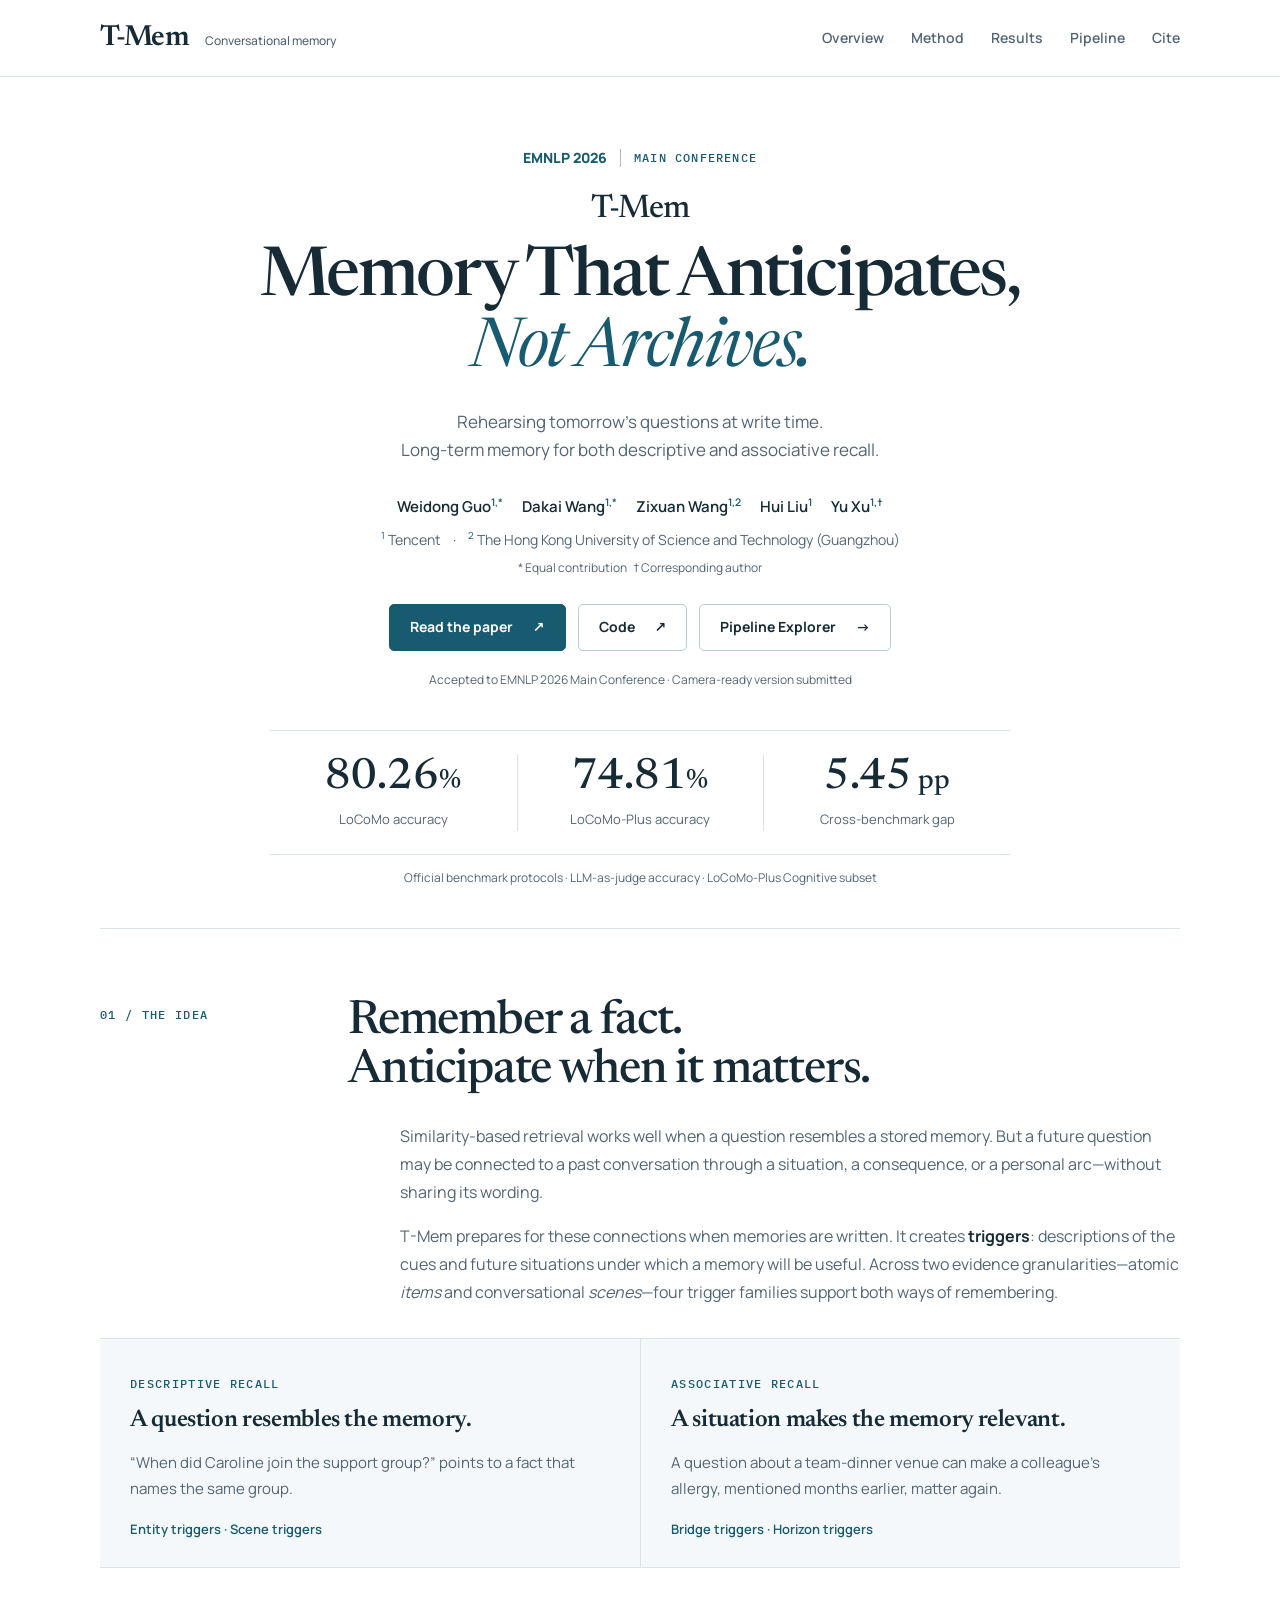
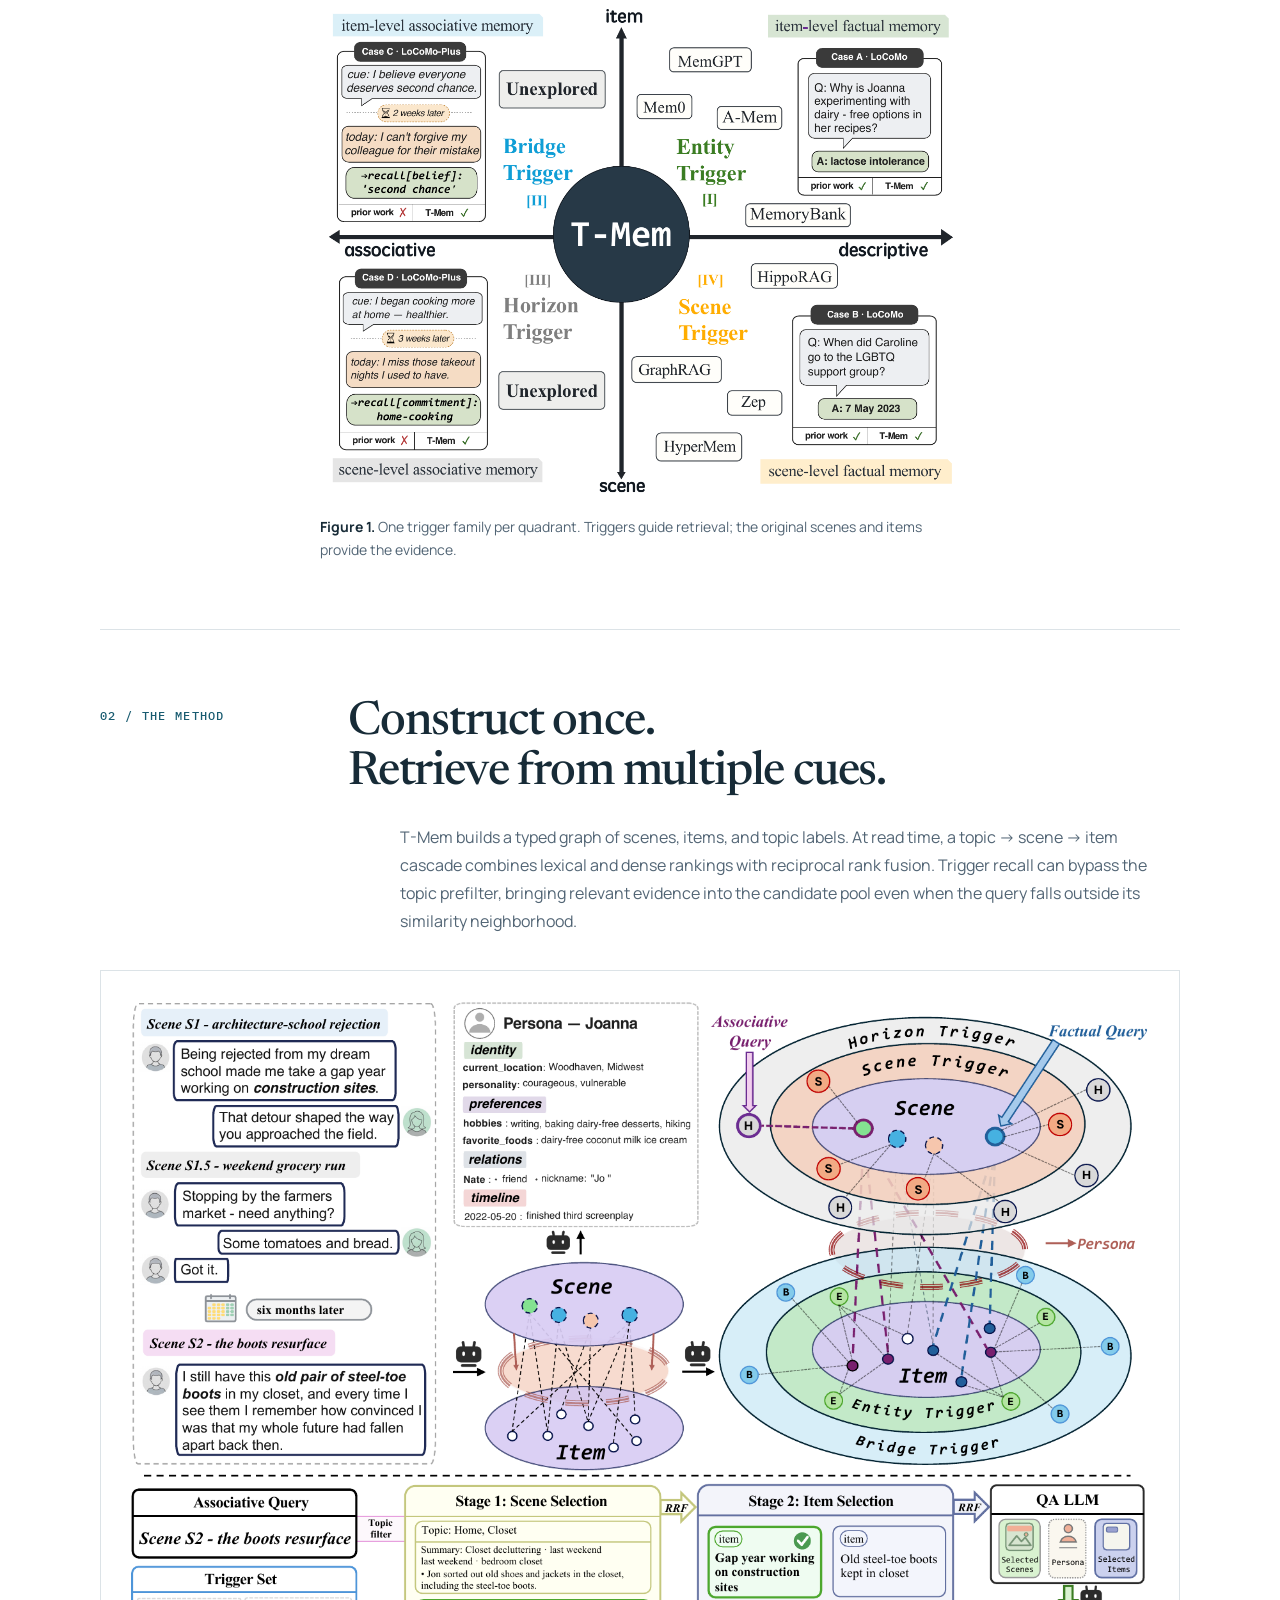
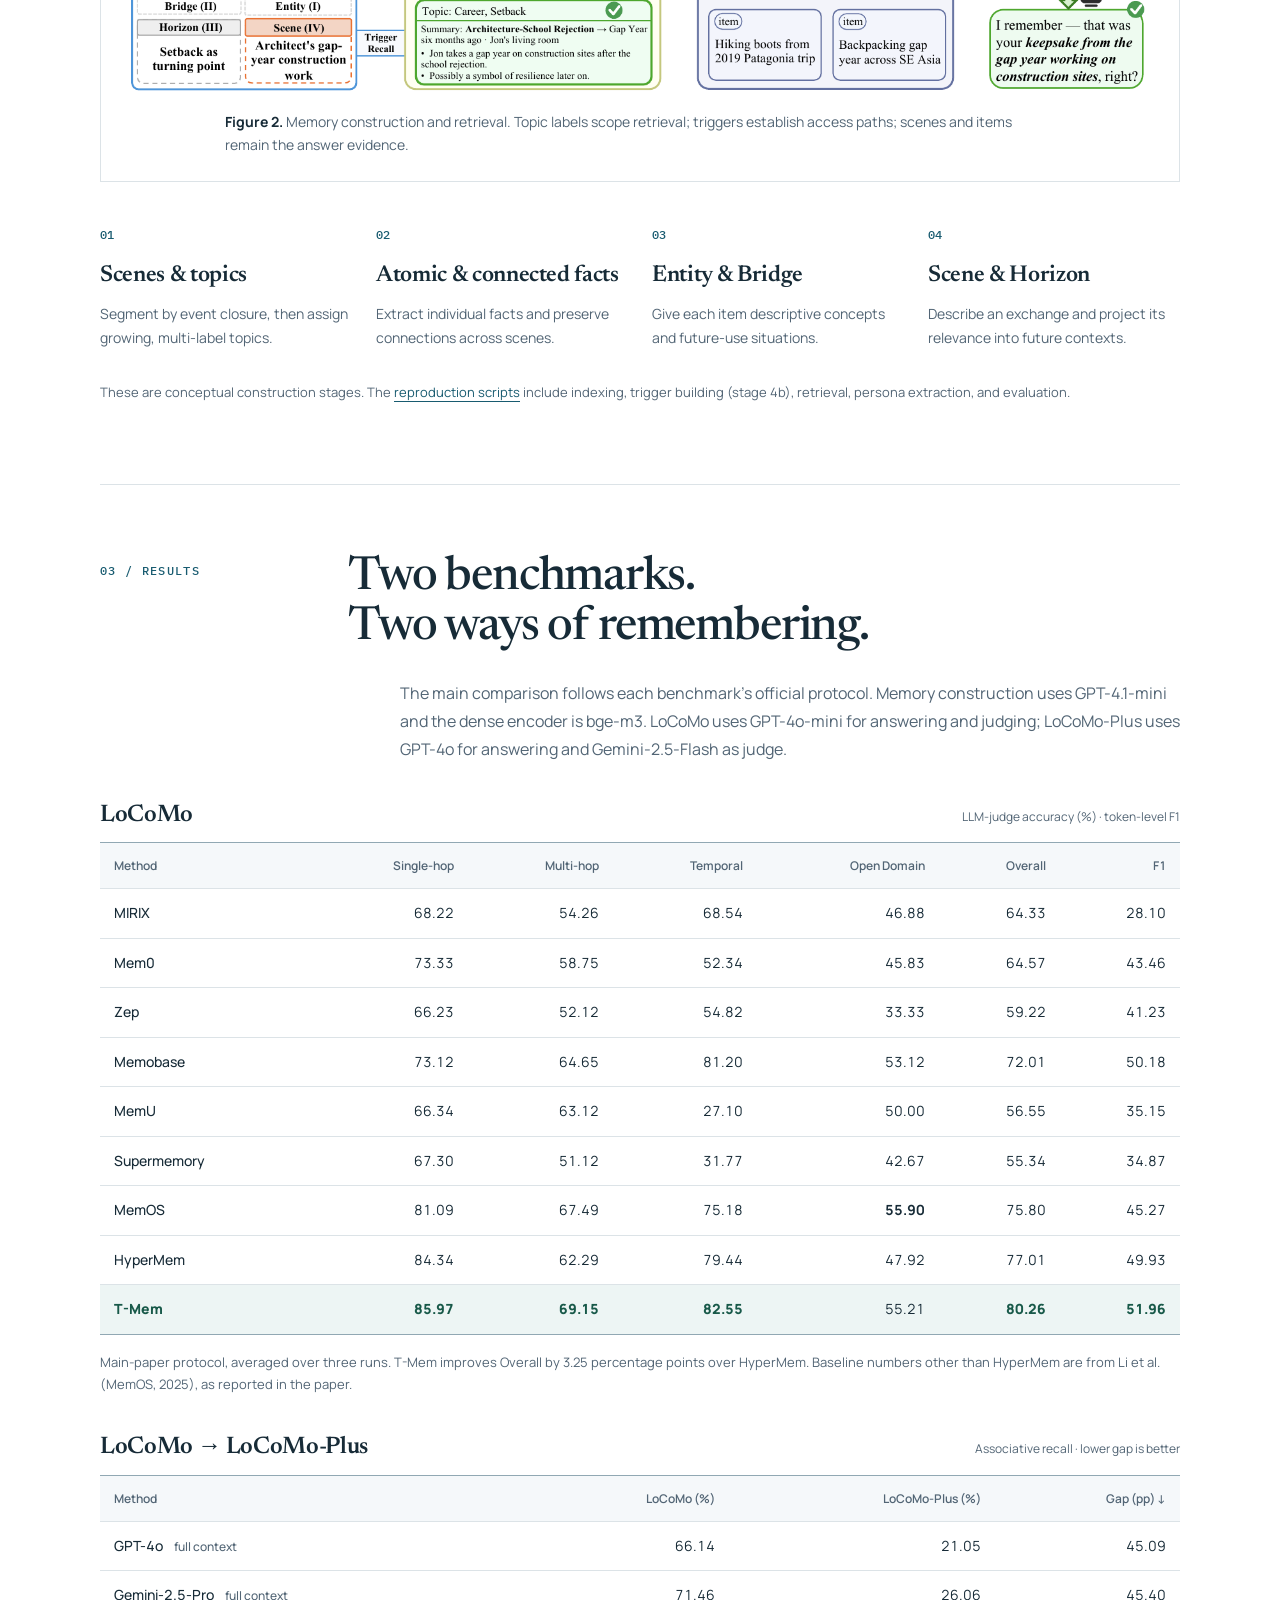
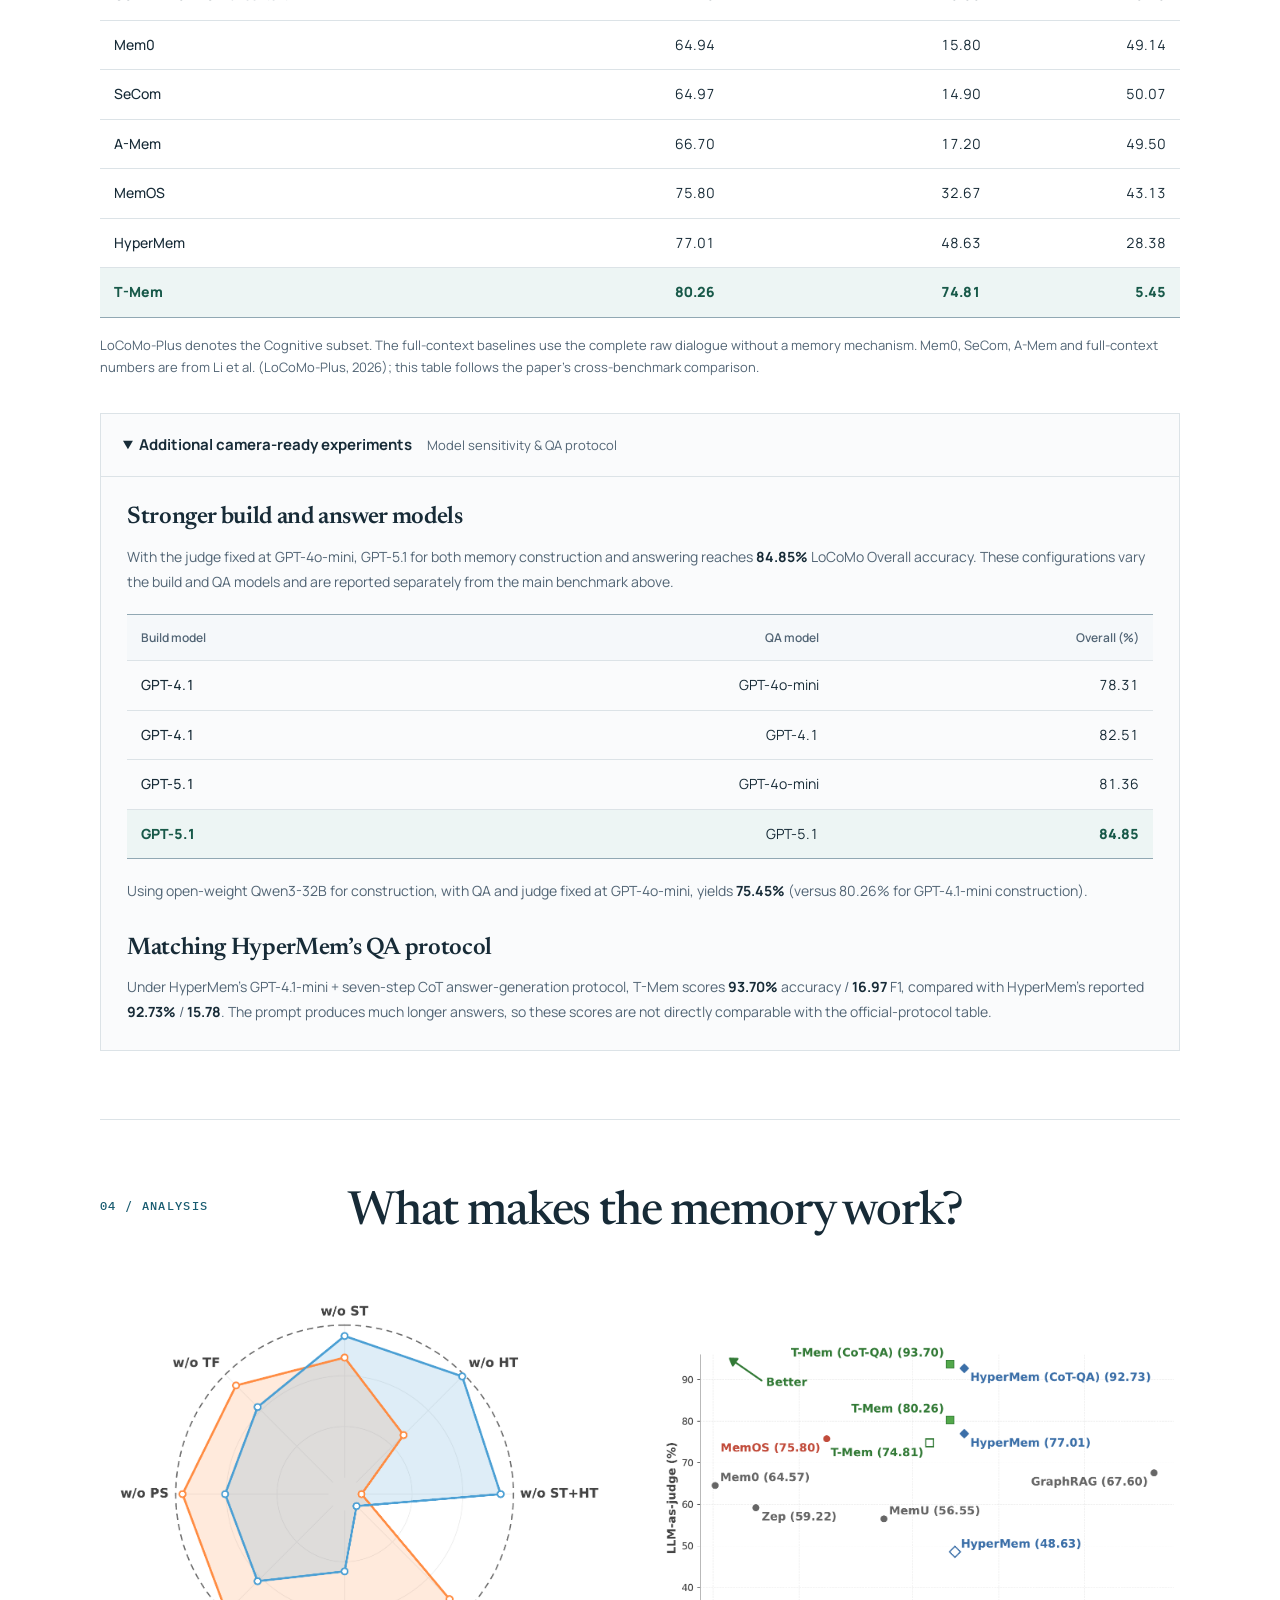
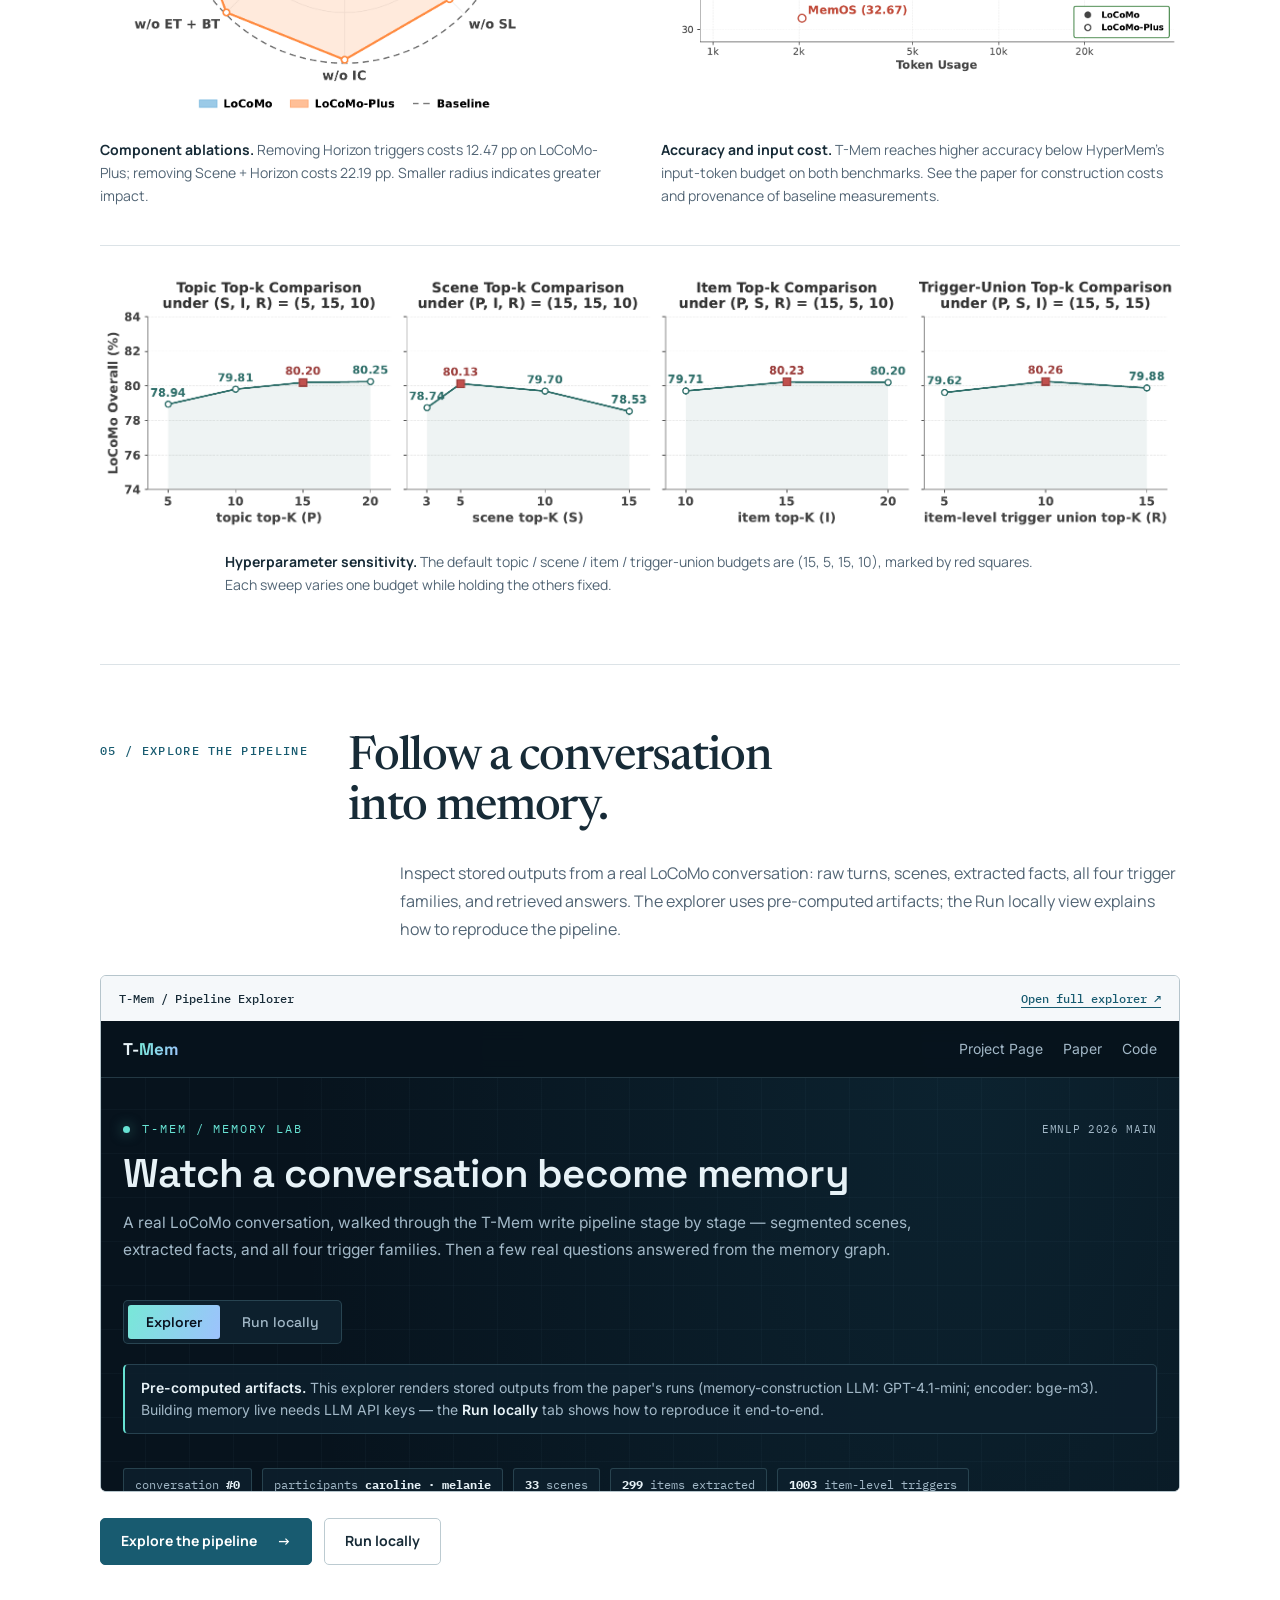
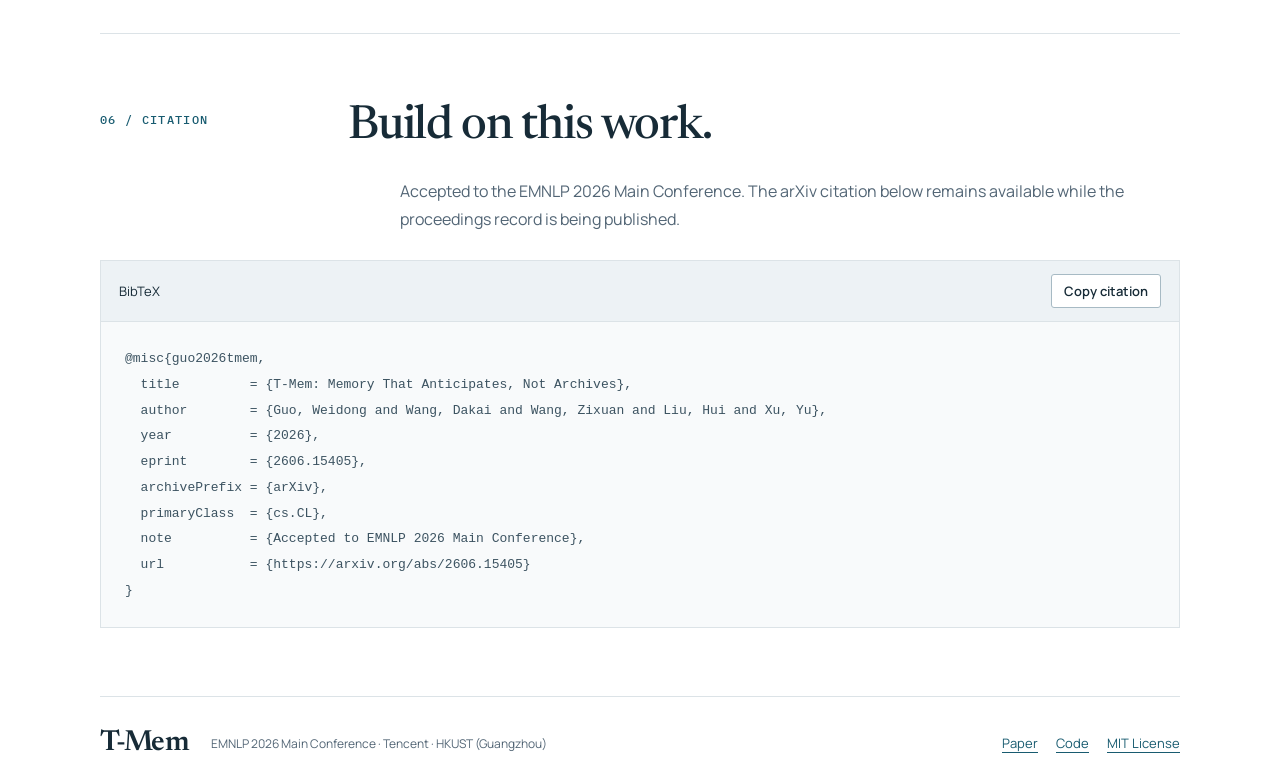
==== commit 4b6f09e3: "Refresh project for EMNLP Main acceptance and camera-ready results" ====
--- a/docs/index.html
+++ b/docs/index.html
@@ -1,513 +1,149 @@
-<!DOCTYPE html>
+<!doctype html>
 <html lang="en">
 <head>
-<meta charset="utf-8" />
-<meta name="viewport" content="width=device-width, initial-scale=1" />
-<title>T-Mem: Memory That Anticipates, Not Archives</title>
-<meta name="description" content="T-Mem is the first long-term conversational memory that covers both descriptive and associative recall, reaching state-of-the-art on LoCoMo and LoCoMo-Plus. Preprint, under review." />
-<meta property="og:title" content="T-Mem: Memory That Anticipates, Not Archives" />
-<meta property="og:description" content="One trigger family per quadrant of the recall design space. State-of-the-art on LoCoMo and LoCoMo-Plus." />
-<meta property="og:type" content="website" />
-<link rel="preconnect" href="https://fonts.googleapis.com" />
-<link rel="preconnect" href="https://fonts.gstatic.com" crossorigin />
-<link href="https://fonts.googleapis.com/css2?family=Space+Grotesk:wght@400;500;600;700&family=Inter:wght@400;500;600&family=IBM+Plex+Mono:wght@400;500;600&display=swap" rel="stylesheet" />
-<style>
-  :root{
-    --ink:#0B1220; --ink-2:#131C2E; --ink-3:#1B2740;
-    --paper:#E8ECF5; --muted:#8A97B0;
-    --descr:#4C6EF5; --assoc-a:#22D3EE; --assoc-b:#A855F7;
-    --line:rgba(255,255,255,.10); --line-2:rgba(255,255,255,.06);
-    --maxw:1080px;
-    --grad-assoc:linear-gradient(105deg,var(--assoc-a),var(--assoc-b));
-  }
-  *{box-sizing:border-box}
-  html{scroll-behavior:smooth}
-  body{
-    margin:0;background:var(--ink);color:var(--paper);
-    font-family:"Inter",system-ui,sans-serif;line-height:1.6;
-    -webkit-font-smoothing:antialiased;
-    background-image:radial-gradient(1200px 600px at 70% -10%,rgba(168,85,247,.10),transparent 60%),radial-gradient(900px 500px at 10% 0%,rgba(34,211,238,.08),transparent 55%);
-  }
-  a{color:inherit}
-  .wrap{max-width:var(--maxw);margin:0 auto;padding:0 24px}
-  .mono{font-family:"IBM Plex Mono",ui-monospace,monospace}
-  h1,h2,h3{font-family:"Space Grotesk",sans-serif;font-weight:600;letter-spacing:-.02em;line-height:1.1}
+<meta charset="utf-8">
+<meta name="viewport" content="width=device-width, initial-scale=1">
+<title>T-Mem · EMNLP 2026 Main Conference</title>
+<meta name="description" content="T-Mem: Memory That Anticipates, Not Archives. EMNLP 2026 Main Conference. Trigger-augmented conversational memory, paper results, code, and an interactive pipeline explorer.">
+<meta name="theme-color" content="#ffffff">
+<meta property="og:title" content="T-Mem: Memory That Anticipates, Not Archives">
+<meta property="og:description" content="EMNLP 2026 Main Conference. Long-term conversational memory for descriptive and associative recall.">
+<meta property="og:type" content="website">
+<meta property="og:url" content="https://sherlockwz.github.io/T-Mem/">
+<link rel="canonical" href="https://sherlockwz.github.io/T-Mem/">
+<link rel="preconnect" href="https://fonts.googleapis.com">
+<link rel="preconnect" href="https://fonts.gstatic.com" crossorigin>
+<link href="https://fonts.googleapis.com/css2?family=Newsreader:opsz,wght@6..72,400;6..72,500;6..72,600&amp;family=Manrope:wght@400;500;600;700;800&amp;family=IBM+Plex+Mono:wght@400;500&amp;display=swap" rel="stylesheet">
+<link rel="stylesheet" href="styles.css">
+<script src="site.js" defer></script>
+</head>
+<body id="top">
+<a class="skip-link" href="#main">Skip to content</a>
+<header class="site-header"><div class="wrap nav-row">
+<a class="brand" href="#top" aria-label="T-Mem home">T-Mem<span>Conversational memory</span></a>
+<nav aria-label="Primary navigation"><a href="#idea">Overview</a><a href="#method">Method</a><a href="#results">Results</a><a href="demo/">Pipeline</a><a href="#cite">Cite</a></nav>
+</div></header>
+<main id="main">
+<section class="hero wrap" aria-labelledby="paper-title">
+<p class="venue">EMNLP 2026 <span>MAIN CONFERENCE</span></p>
+<h1 id="paper-title"><span class="paper-name">T-Mem</span>Memory That Anticipates,<br><em>Not Archives.</em></h1>
+<p class="hero-description">Rehearsing tomorrow’s questions at write time.<br>Long-term memory for both descriptive and associative recall.</p>
+<div class="paper-meta">
+<p class="authors"><span>Weidong Guo<sup>1,*</sup></span><span>Dakai Wang<sup>1,*</sup></span><span>Zixuan Wang<sup>1,2</sup></span><span>Hui Liu<sup>1</sup></span><span>Yu Xu<sup>1,†</sup></span></p>
+<p class="affiliations"><sup>1</sup> Tencent <span>·</span> <sup>2</sup> The Hong Kong University of Science and Technology (Guangzhou)</p>
+<p class="author-notes">* Equal contribution &nbsp; † Corresponding author</p>
+</div>
+<div class="actions"><a class="button primary" href="https://arxiv.org/abs/2606.15405">Read the paper <span aria-hidden="true">↗</span></a><a class="button" href="https://github.com/Sherlockwz/T-Mem">Code <span aria-hidden="true">↗</span></a><a class="button" href="demo/">Pipeline Explorer <span aria-hidden="true">→</span></a></div>
+<p class="release-note">Accepted to EMNLP 2026 Main Conference · Camera-ready version submitted</p>
+<div class="hero-metrics" aria-label="Main paper results">
+<div><strong>80.26<span>%</span></strong><p>LoCoMo accuracy</p></div>
+<div><strong>74.81<span>%</span></strong><p>LoCoMo-Plus accuracy</p></div>
+<div><strong>5.45<span> pp</span></strong><p>Cross-benchmark gap</p></div>
+</div>
+<p class="metric-note">Official benchmark protocols · LLM-as-judge accuracy · LoCoMo-Plus Cognitive subset</p>
+</section>
 
-  /* ---- nav ---- */
-  nav{position:sticky;top:0;z-index:50;backdrop-filter:blur(10px);
-    background:rgba(11,18,32,.72);border-bottom:1px solid var(--line-2)}
-  nav .wrap{display:flex;align-items:center;justify-content:space-between;height:58px}
-  .brand{font-family:"Space Grotesk";font-weight:700;letter-spacing:-.02em;font-size:18px}
-  .brand b{background:var(--grad-assoc);-webkit-background-clip:text;background-clip:text;color:transparent}
-  .navlinks{display:flex;gap:22px;font-size:14px;color:var(--muted)}
-  .navlinks a{text-decoration:none;transition:color .2s}
-  .navlinks a:hover{color:var(--paper)}
-  @media(max-width:720px){.navlinks{display:none}}
+<section class="section wrap" id="idea">
+<div class="section-heading"><p class="eyebrow">01 / The idea</p><h2>Remember a fact.<br>Anticipate when it matters.</h2></div>
+<div class="reading-copy"><p>Similarity-based retrieval works well when a question resembles a stored memory. But a future question may be connected to a past conversation through a situation, a consequence, or a personal arc—without sharing its wording.</p><p>T-Mem prepares for these connections when memories are written. It creates <strong>triggers</strong>: descriptions of the cues and future situations under which a memory will be useful. Across two evidence granularities—atomic <em>items</em> and conversational <em>scenes</em>—four trigger families support both ways of remembering.</p></div>
+<div class="recall-pair">
+<article><p class="eyebrow">Descriptive recall</p><h3>A question resembles the memory.</h3><p>“When did Caroline join the support group?” points to a fact that names the same group.</p><p class="family-note">Entity triggers · Scene triggers</p></article>
+<article><p class="eyebrow">Associative recall</p><h3>A situation makes the memory relevant.</h3><p>A question about a team-dinner venue can make a colleague’s allergy, mentioned months earlier, matter again.</p><p class="family-note">Bridge triggers · Horizon triggers</p></article>
+</div>
+<figure class="design-figure"><a href="assets/figure1.png" target="_blank" rel="noopener" aria-label="Open trigger design-space figure at full size"><img src="assets/figure1.png" alt="Four trigger families across item and scene granularity, and descriptive and associative orientation." loading="lazy"></a><figcaption><span>Figure 1.</span> One trigger family per quadrant. Triggers guide retrieval; the original scenes and items provide the evidence.</figcaption></figure>
+</section>
 
-  /* ---- hero ---- */
-  header{padding:64px 0 40px;text-align:center}
-  .eyebrow{font-family:"IBM Plex Mono";font-size:12.5px;letter-spacing:.18em;
-    text-transform:uppercase;color:var(--muted);margin-bottom:20px}
-  h1{font-size:clamp(34px,6vw,62px);margin:0 0 8px}
-  .sub{font-family:"Space Grotesk";font-weight:400;font-size:clamp(16px,2.4vw,22px);
-    color:var(--muted);max-width:640px;margin:14px auto 0}
-  .sub em{color:var(--paper);font-style:normal;font-weight:500}
+<section class="section wrap" id="method">
+<div class="section-heading"><p class="eyebrow">02 / The method</p><h2>Construct once.<br>Retrieve from multiple cues.</h2></div>
+<p class="reading-copy">T-Mem builds a typed graph of scenes, items, and topic labels. At read time, a topic → scene → item cascade combines lexical and dense rankings with reciprocal rank fusion. Trigger recall can bypass the topic prefilter, bringing relevant evidence into the candidate pool even when the query falls outside its similarity neighborhood.</p>
+<figure class="framework"><a href="assets/figure2.png" target="_blank" rel="noopener" aria-label="Open T-Mem framework figure at full size"><img src="assets/figure2.png" alt="The T-Mem construction pipeline and online hierarchical retrieval architecture." loading="lazy"></a><figcaption><span>Figure 2.</span> Memory construction and retrieval. Topic labels scope retrieval; triggers establish access paths; scenes and items remain the answer evidence.</figcaption></figure>
+<div class="method-steps">
+<article><span class="step-number">01</span><h3>Scenes &amp; topics</h3><p>Segment by event closure, then assign growing, multi-label topics.</p></article>
+<article><span class="step-number">02</span><h3>Atomic &amp; connected facts</h3><p>Extract individual facts and preserve connections across scenes.</p></article>
+<article><span class="step-number">03</span><h3>Entity &amp; Bridge</h3><p>Give each item descriptive concepts and future-use situations.</p></article>
+<article><span class="step-number">04</span><h3>Scene &amp; Horizon</h3><p>Describe an exchange and project its relevance into future contexts.</p></article>
+</div>
+<p class="method-note">These are conceptual construction stages. The <a href="https://github.com/Sherlockwz/T-Mem#5-pipeline--configuration">reproduction scripts</a> include indexing, trigger building (stage 4b), retrieval, persona extraction, and evaluation.</p>
+</section>
 
-  /* ---- author / links ---- */
-  .authors{margin:26px auto 4px;font-size:15px;color:var(--paper)}
-  .authors span{white-space:nowrap}
-  .affil{color:var(--muted);font-size:13.5px;margin-top:2px}
-  .btns{display:flex;gap:12px;justify-content:center;flex-wrap:wrap;margin:28px 0 4px}
-  .btn{display:inline-flex;align-items:center;gap:8px;padding:10px 18px;border-radius:999px;
-    text-decoration:none;font-size:14px;font-weight:500;border:1px solid var(--line);
-    background:var(--ink-2);transition:transform .15s,border-color .2s,background .2s}
-  .btn:hover{transform:translateY(-2px);border-color:rgba(255,255,255,.28)}
-  .btn.primary{background:var(--grad-assoc);color:#08101d;border:none;font-weight:600}
-  .btn svg{width:16px;height:16px}
+<section class="section wrap" id="results">
+<div class="section-heading"><p class="eyebrow">03 / Results</p><h2>Two benchmarks.<br>Two ways of remembering.</h2></div>
+<p class="reading-copy">The main comparison follows each benchmark’s official protocol. Memory construction uses GPT-4.1-mini and the dense encoder is bge-m3. LoCoMo uses GPT-4o-mini for answering and judging; LoCoMo-Plus uses GPT-4o for answering and Gemini-2.5-Flash as judge.</p>
+<div class="table-heading"><h3>LoCoMo</h3><span>LLM-judge accuracy (%) · token-level F1</span></div>
+<div class="table-scroll" role="region" aria-label="LoCoMo results table" tabindex="0"><table id="locomo-table">
+<thead><tr><th scope="col">Method</th><th scope="col">Single-hop</th><th scope="col">Multi-hop</th><th scope="col">Temporal</th><th scope="col">Open Domain</th><th scope="col">Overall</th><th scope="col">F1</th></tr></thead>
+<tbody>
+<tr><th scope="row">MIRIX</th><td>68.22</td><td>54.26</td><td>68.54</td><td>46.88</td><td>64.33</td><td>28.10</td></tr>
+<tr><th scope="row">Mem0</th><td>73.33</td><td>58.75</td><td>52.34</td><td>45.83</td><td>64.57</td><td>43.46</td></tr>
+<tr><th scope="row">Zep</th><td>66.23</td><td>52.12</td><td>54.82</td><td>33.33</td><td>59.22</td><td>41.23</td></tr>
+<tr><th scope="row">Memobase</th><td>73.12</td><td>64.65</td><td>81.20</td><td>53.12</td><td>72.01</td><td>50.18</td></tr>
+<tr><th scope="row">MemU</th><td>66.34</td><td>63.12</td><td>27.10</td><td>50.00</td><td>56.55</td><td>35.15</td></tr>
+<tr><th scope="row">Supermemory</th><td>67.30</td><td>51.12</td><td>31.77</td><td>42.67</td><td>55.34</td><td>34.87</td></tr>
+<tr><th scope="row">MemOS</th><td>81.09</td><td>67.49</td><td>75.18</td><td><strong>55.90</strong></td><td>75.80</td><td>45.27</td></tr>
+<tr><th scope="row">HyperMem</th><td>84.34</td><td>62.29</td><td>79.44</td><td>47.92</td><td>77.01</td><td>49.93</td></tr>
+<tr class="ours"><th scope="row">T-Mem</th><td><strong>85.97</strong></td><td><strong>69.15</strong></td><td><strong>82.55</strong></td><td>55.21</td><td><strong>80.26</strong></td><td><strong>51.96</strong></td></tr>
+</tbody></table></div>
+<p class="table-note">Main-paper protocol, averaged over three runs. T-Mem improves Overall by 3.25 percentage points over HyperMem. Baseline numbers other than HyperMem are from Li et al. (MemOS, 2025), as reported in the paper.</p>
+<div class="table-heading"><h3>LoCoMo → LoCoMo-Plus</h3><span>Associative recall · lower gap is better</span></div>
+<div class="table-scroll" role="region" aria-label="LoCoMo-Plus results table" tabindex="0"><table id="locomoplus-table">
+<thead><tr><th scope="col">Method</th><th scope="col">LoCoMo (%)</th><th scope="col">LoCoMo-Plus (%)</th><th scope="col">Gap (pp) ↓</th></tr></thead>
+<tbody>
+<tr><th scope="row">GPT-4o <span class="row-note">full context</span></th><td>66.14</td><td>21.05</td><td>45.09</td></tr>
+<tr><th scope="row">Gemini-2.5-Pro <span class="row-note">full context</span></th><td>71.46</td><td>26.06</td><td>45.40</td></tr>
+<tr><th scope="row">Mem0</th><td>64.94</td><td>15.80</td><td>49.14</td></tr>
+<tr><th scope="row">SeCom</th><td>64.97</td><td>14.90</td><td>50.07</td></tr>
+<tr><th scope="row">A-Mem</th><td>66.70</td><td>17.20</td><td>49.50</td></tr>
+<tr><th scope="row">MemOS</th><td>75.80</td><td>32.67</td><td>43.13</td></tr>
+<tr><th scope="row">HyperMem</th><td>77.01</td><td>48.63</td><td>28.38</td></tr>
+<tr class="ours"><th scope="row">T-Mem</th><td><strong>80.26</strong></td><td><strong>74.81</strong></td><td><strong>5.45</strong></td></tr>
+</tbody></table></div>
+<p class="table-note">LoCoMo-Plus denotes the Cognitive subset. The full-context baselines use the complete raw dialogue without a memory mechanism. Mem0, SeCom, A-Mem and full-context numbers are from Li et al. (LoCoMo-Plus, 2026); this table follows the paper’s cross-benchmark comparison.</p>
+<details class="supplement" id="model-analysis" open>
+<summary>Additional camera-ready experiments <span>Model sensitivity &amp; QA protocol</span></summary>
+<div class="supplement-body">
+<h3>Stronger build and answer models</h3>
+<p>With the judge fixed at GPT-4o-mini, GPT-5.1 for both memory construction and answering reaches <strong>84.85%</strong> LoCoMo Overall accuracy. These configurations vary the build and QA models and are reported separately from the main benchmark above.</p>
+<div class="table-scroll" role="region" aria-label="Build and QA model comparison" tabindex="0"><table id="model-table">
+<thead><tr><th scope="col">Build model</th><th scope="col">QA model</th><th scope="col">Overall (%)</th></tr></thead>
+<tbody><tr><th scope="row">GPT-4.1</th><td>GPT-4o-mini</td><td>78.31</td></tr><tr><th scope="row">GPT-4.1</th><td>GPT-4.1</td><td>82.51</td></tr><tr><th scope="row">GPT-5.1</th><td>GPT-4o-mini</td><td>81.36</td></tr><tr class="ours"><th scope="row">GPT-5.1</th><td>GPT-5.1</td><td><strong>84.85</strong></td></tr></tbody></table></div>
+<p>Using open-weight Qwen3-32B for construction, with QA and judge fixed at GPT-4o-mini, yields <strong>75.45%</strong> (versus 80.26% for GPT-4.1-mini construction).</p>
+<h3>Matching HyperMem’s QA protocol</h3>
+<p>Under HyperMem’s GPT-4.1-mini + seven-step CoT answer-generation protocol, T-Mem scores <strong>93.70%</strong> accuracy / <strong>16.97</strong> F1, compared with HyperMem’s reported <strong>92.73%</strong> / <strong>15.78</strong>. The prompt produces much longer answers, so these scores are not directly comparable with the official-protocol table.</p>
+</div></details>
+</section>
 
-  /* ---- quadrant signature ---- */
-  .quad-wrap{margin:52px auto 0;max-width:760px}
-  .quad-cap{font-family:"IBM Plex Mono";font-size:12px;color:var(--muted);
-    text-align:center;letter-spacing:.04em;margin-bottom:16px}
-  .quad{position:relative;border:1px solid var(--line);border-radius:16px;
-    background:linear-gradient(180deg,rgba(255,255,255,.02),transparent);overflow:hidden}
-  .quad-grid{display:grid;grid-template-columns:1fr 1fr;grid-template-rows:1fr 1fr}
-  .cell{position:relative;min-height:150px;padding:20px;cursor:default;
-    border-right:1px solid var(--line-2);border-bottom:1px solid var(--line-2);
-    transition:background .3s}
-  .cell:nth-child(2n){border-right:none}
-  .cell:nth-child(n+3){border-bottom:none}
-  .cell .qid{font-family:"IBM Plex Mono";font-size:12px;color:var(--muted);letter-spacing:.1em}
-  .cell .fam{font-family:"Space Grotesk";font-weight:600;font-size:19px;margin:6px 0 6px}
-  .cell .desc{font-size:13px;color:var(--muted);line-height:1.5}
-  .cell .tag{display:inline-block;margin-top:10px;font-family:"IBM Plex Mono";font-size:11px;
-    padding:3px 8px;border-radius:6px;border:1px solid var(--line);color:var(--muted)}
-  /* descriptive (right col) settled blue; associative (left col) glowing */
-  .cell.assoc{background:radial-gradient(120% 120% at 20% 20%,rgba(168,85,247,.14),transparent 70%)}
-  .cell.assoc .fam{background:var(--grad-assoc);-webkit-background-clip:text;background-clip:text;color:transparent}
-  .cell.descr .fam{color:#93a7ff}
-  .cell:hover{background:rgba(255,255,255,.04)}
-  .cell.assoc:hover{background:radial-gradient(120% 120% at 20% 20%,rgba(168,85,247,.24),transparent 70%)}
-  .axis{font-family:"IBM Plex Mono";font-size:11px;letter-spacing:.14em;
-    text-transform:uppercase;color:var(--muted)}
-  .axis.top{display:flex;justify-content:space-around;padding:10px 0 4px}
-  .axis-y{position:absolute;left:-92px;top:50%;transform:rotate(-90deg);white-space:nowrap}
-  .quad-x{display:flex;justify-content:space-around;padding:8px 0 2px;
-    font-family:"IBM Plex Mono";font-size:11px;letter-spacing:.14em;text-transform:uppercase;color:var(--muted)}
-  .legend{display:flex;gap:20px;justify-content:center;margin-top:16px;font-size:12.5px;color:var(--muted);flex-wrap:wrap}
-  .legend span{display:inline-flex;align-items:center;gap:7px}
-  .dot{width:10px;height:10px;border-radius:50%}
-  .dot.d{background:#93a7ff}.dot.a{background:linear-gradient(105deg,var(--assoc-a),var(--assoc-b))}
+<section class="section wrap" id="analysis">
+<div class="section-heading"><p class="eyebrow">04 / Analysis</p><h2>What makes the memory work?</h2></div>
+<div class="analysis-grid">
+<figure><a href="assets/figure3_ablation.png" target="_blank" rel="noopener" aria-label="Open ablation figure at full size"><img src="assets/figure3_ablation.png" alt="Ablation impact on LoCoMo and LoCoMo-Plus for eight components." loading="lazy"></a><figcaption><span>Component ablations.</span> Removing Horizon triggers costs 12.47 pp on LoCoMo-Plus; removing Scene + Horizon costs 22.19 pp. Smaller radius indicates greater impact.</figcaption></figure>
+<figure><a href="assets/figure5_token_accuracy.png" target="_blank" rel="noopener" aria-label="Open token efficiency figure at full size"><img src="assets/figure5_token_accuracy.png" alt="Average input tokens per query against accuracy for LoCoMo and LoCoMo-Plus, on a logarithmic token axis." loading="lazy"></a><figcaption><span>Accuracy and input cost.</span> T-Mem reaches higher accuracy below HyperMem’s input-token budget on both benchmarks. See the paper for construction costs and provenance of baseline measurements.</figcaption></figure>
+</div>
+<figure class="hyperparameters"><a href="assets/figure4_hyperparam.png" target="_blank" rel="noopener" aria-label="Open hyperparameter figure at full size"><img src="assets/figure4_hyperparam.png" alt="Sensitivity to topic, scene, item, and item-trigger union retrieval budgets." loading="lazy"></a><figcaption><span>Hyperparameter sensitivity.</span> The default topic / scene / item / trigger-union budgets are (15, 5, 15, 10), marked by red squares. Each sweep varies one budget while holding the others fixed.</figcaption></figure>
+</section>
 
-  /* ---- sections ---- */
-  section{padding:56px 0;border-top:1px solid var(--line-2)}
-  .sec-eyebrow{font-family:"IBM Plex Mono";font-size:12px;letter-spacing:.16em;
-    text-transform:uppercase;color:var(--muted);margin-bottom:12px}
-  h2{font-size:clamp(24px,3.6vw,34px);margin:0 0 20px}
-  p.lead{font-size:17px;color:#cdd6ea;max-width:760px}
-  .abstract{font-size:16.5px;color:#cdd6ea;max-width:820px}
-  .abstract strong{color:var(--paper)}
+<section class="section wrap" id="demo">
+<div class="section-heading"><p class="eyebrow">05 / Explore the pipeline</p><h2>Follow a conversation<br>into memory.</h2></div>
+<p class="reading-copy">Inspect stored outputs from a real LoCoMo conversation: raw turns, scenes, extracted facts, all four trigger families, and retrieved answers. The explorer uses pre-computed artifacts; the Run locally view explains how to reproduce the pipeline.</p>
+<div class="demo-preview"><div class="demo-bar"><span>T-Mem / Pipeline Explorer</span><a href="demo/" target="_blank" rel="noopener">Open full explorer ↗</a></div><iframe src="demo/" title="Interactive T-Mem Pipeline Explorer preview" loading="lazy"></iframe></div>
+<div class="actions align-left"><a class="button primary" href="demo/">Explore the pipeline <span aria-hidden="true">→</span></a><a class="button" href="demo/#runlocal">Run locally</a></div>
+</section>
 
-  /* contributions */
-  .cards{display:grid;grid-template-columns:repeat(auto-fit,minmax(240px,1fr));gap:16px;margin-top:8px}
-  .card{border:1px solid var(--line);border-radius:14px;padding:22px;background:var(--ink-2)}
-  .card .k{font-family:"IBM Plex Mono";font-size:12px;color:var(--assoc-a);letter-spacing:.08em}
-  .card h3{font-size:18px;margin:10px 0 8px}
-  .card p{font-size:14px;color:var(--muted);margin:0}
-
-  /* two-column contrast (descriptive vs associative) */
-  .split{display:grid;grid-template-columns:1fr 1fr;gap:16px;margin-top:22px}
-  .half{border:1px solid var(--line);border-radius:14px;padding:22px;background:var(--ink-2)}
-  .half.d{border-color:rgba(147,167,255,.3)}
-  .half.a{border-color:rgba(168,85,247,.32);background:radial-gradient(120% 120% at 15% 10%,rgba(168,85,247,.10),var(--ink-2) 70%)}
-  .half .lab{font-family:"IBM Plex Mono";font-size:11.5px;letter-spacing:.1em;text-transform:uppercase;margin-bottom:8px}
-  .half.d .lab{color:var(--descr)}
-  .half.a .lab{background:var(--grad-assoc);-webkit-background-clip:text;background-clip:text;color:transparent}
-  .half h3{font-size:18px;margin:0 0 8px}
-  .half p{font-size:14px;color:#c3ccdf;margin:0 0 10px}
-  .half .eg{font-size:13px;color:var(--muted);border-left:2px solid var(--line);padding-left:12px;margin-top:10px}
-  @media(max-width:640px){.split{grid-template-columns:1fr}}
-
-  /* method write-stages */
-  .stages{display:grid;grid-template-columns:repeat(auto-fit,minmax(240px,1fr));gap:14px;margin-top:22px}
-  .wstage{position:relative;border:1px solid var(--line);border-radius:13px;padding:18px;background:var(--ink-2)}
-  .wstage .st{font-family:"IBM Plex Mono";font-size:11px;letter-spacing:.08em;color:var(--muted)}
-  .wstage h3{font-size:16px;margin:7px 0 7px}
-  .wstage p{font-size:13.5px;color:var(--muted);margin:0}
-  .wstage.assoc{border-color:rgba(168,85,247,.3)}
-  .wstage .fam{display:inline-block;margin-top:10px;font-family:"IBM Plex Mono";font-size:11px;
-    padding:2px 8px;border-radius:5px;border:1px solid var(--line);color:var(--muted)}
-  .wstage.assoc .fam{color:var(--assoc-a);border-color:rgba(34,211,238,.35)}
-
-  /* benchmark chips */
-  .bench{display:grid;grid-template-columns:repeat(auto-fit,minmax(210px,1fr));gap:14px;margin-top:8px}
-  .bcard{border:1px solid var(--line);border-radius:13px;padding:18px;background:var(--ink-2)}
-  .bcard .bn{font-family:"Space Grotesk";font-weight:600;font-size:16px}
-  .bcard .bm{font-family:"IBM Plex Mono";font-size:11.5px;color:var(--muted);margin:3px 0 9px}
-  .bcard p{font-size:13.5px;color:var(--muted);margin:0}
-  .baserow{font-size:14px;color:#c3ccdf;margin-top:18px;line-height:1.8}
-  .baserow b{color:var(--paper);font-family:"Space Grotesk"}
-  .baserow .tagm{font-family:"IBM Plex Mono";font-size:12.5px;color:var(--muted)}
-
-  /* analysis insight blocks */
-  .insight{border:1px solid var(--line);border-radius:13px;padding:20px 22px;background:var(--ink-2);margin-top:14px}
-  .insight .h{font-family:"IBM Plex Mono";font-size:11.5px;letter-spacing:.08em;text-transform:uppercase;color:var(--assoc-a);margin-bottom:8px}
-  .insight h3{font-size:17px;margin:0 0 8px}
-  .insight p{font-size:14.5px;color:#c3ccdf;margin:0}
-  .insight p .em{color:var(--paper);font-weight:500}
-
-  /* figures */
-  figure{margin:26px 0 0;text-align:center}
-  figure img{max-width:100%;border-radius:12px;border:1px solid var(--line);background:#fff;padding:10px}
-  figcaption{font-size:13.5px;color:var(--muted);margin-top:12px;max-width:760px;
-    margin-left:auto;margin-right:auto;line-height:1.5}
-  /* two smaller figures side by side */
-  .figrow{display:grid;grid-template-columns:1fr 1fr;gap:22px;margin-top:26px;align-items:start}
-  .figrow figure{margin:0}
-  .figrow figcaption{max-width:none}
-  @media(max-width:720px){.figrow{grid-template-columns:1fr}}
-
-  /* results */
-  .stats{display:grid;grid-template-columns:repeat(auto-fit,minmax(180px,1fr));gap:16px;margin-bottom:28px}
-  .stat{border:1px solid var(--line);border-radius:14px;padding:24px;background:linear-gradient(180deg,rgba(255,255,255,.03),transparent)}
-  .stat .n{font-family:"Space Grotesk";font-weight:700;font-size:40px;letter-spacing:-.03em;
-    background:var(--grad-assoc);-webkit-background-clip:text;background-clip:text;color:transparent}
-  .stat .l{font-size:13.5px;color:var(--muted);margin-top:4px}
-  table{width:100%;border-collapse:collapse;margin-top:8px;font-size:14.5px}
-  th,td{padding:11px 14px;text-align:left;border-bottom:1px solid var(--line-2)}
-  th{font-family:"IBM Plex Mono";font-size:12px;letter-spacing:.06em;text-transform:uppercase;color:var(--muted);font-weight:500}
-  td.num{text-align:right;font-variant-numeric:tabular-nums;font-family:"IBM Plex Mono"}
-  tr.ours{background:radial-gradient(140% 100% at 0% 50%,rgba(168,85,247,.12),transparent 60%)}
-  tr.ours td:first-child{font-weight:600}
-  .delta{color:var(--assoc-a);font-family:"IBM Plex Mono";font-size:13px}
-
-  /* bibtex */
-  pre{background:#080e1a;border:1px solid var(--line);border-radius:12px;padding:20px;
-    overflow-x:auto;font-family:"IBM Plex Mono";font-size:13px;color:#c8d3ea;line-height:1.6}
-  .copy{float:right;font-family:"IBM Plex Mono";font-size:12px;color:var(--muted);
-    background:var(--ink-3);border:1px solid var(--line);border-radius:7px;padding:5px 10px;cursor:pointer}
-  .copy:hover{color:var(--paper)}
-
-  footer{padding:40px 0 60px;border-top:1px solid var(--line-2);color:var(--muted);font-size:13px;text-align:center}
-  footer a{color:var(--muted)}
-
-  /* explorer preview frame */
-  .preview{position:relative;margin:8px auto 22px;max-width:920px;border:1px solid var(--line);
-    border-radius:16px;overflow:hidden;background:var(--ink-2);
-    box-shadow:0 30px 80px -40px rgba(168,85,247,.5)}
-  .preview .bar{display:flex;align-items:center;gap:7px;padding:11px 15px;border-bottom:1px solid var(--line-2);
-    background:rgba(255,255,255,.02)}
-  .preview .bar i{width:11px;height:11px;border-radius:50%;background:#2b3852;display:inline-block}
-  .preview .bar .u{margin-left:12px;font-family:"IBM Plex Mono";font-size:12px;color:var(--muted)}
-  .preview .bar .open{margin-left:auto;font-family:"IBM Plex Mono";font-size:12px;text-decoration:none;
-    color:var(--assoc-a);border:1px solid rgba(34,211,238,.35);border-radius:7px;padding:4px 11px;
-    transition:background .2s,color .2s}
-  .preview .bar .open:hover{background:var(--grad-assoc);color:#08101d;border-color:transparent}
-  .preview .frame{position:relative;height:460px;background:var(--ink)}
-  /* iframe is interactive: scroll the wheel to move the demo inside the frame */
-  .preview iframe{width:100%;height:100%;border:0;display:block}
-  @media(max-width:560px){.preview .frame{height:340px}}
-
-  @media(prefers-reduced-motion:reduce){*{scroll-behavior:auto!important;transition:none!important}}
-  @media(max-width:560px){.cell{min-height:120px;padding:14px}.axis-y{left:-78px}}
-</style>
-</head>
-<body>
-
-<nav><div class="wrap">
-  <div class="brand">T&#8209;<b>Mem</b></div>
-  <div class="navlinks">
-    <a href="#idea">Idea</a>
-    <a href="#method">Method</a>
-    <a href="#results">Results</a>
-    <a href="demo/index.html">Pipeline Explorer</a>
-    <a href="#cite">Cite</a>
-  </div>
-</div></nav>
-
-<header><div class="wrap">
-  <div class="eyebrow">Preprint · Under review at EMNLP 2026 &nbsp;·&nbsp; Long-Term Conversational Memory</div>
-  <h1>Memory That Anticipates,<br/>Not Archives</h1>
-  <p class="sub">The first conversational memory that covers <em>both</em> descriptive and associative recall — by rehearsing, at write time, the future cues under which each memory will be needed.</p>
-
-  <div class="authors">
-    <span>Weidong Guo</span> &nbsp; <span>Dakai Wang</span> &nbsp; <span>Zixuan Wang</span> &nbsp; <span>Hui Liu</span> &nbsp; <span>Yu Xu</span>
-    <div class="affil">Tencent</div>
-  </div>
-
-  <div class="btns">
-    <a class="btn primary" href="https://arxiv.org/abs/2606.15405">
-      <svg viewBox="0 0 24 24" fill="none" stroke="currentColor" stroke-width="2"><path d="M14 2H6a2 2 0 0 0-2 2v16a2 2 0 0 0 2 2h12a2 2 0 0 0 2-2V8z"/><path d="M14 2v6h6"/></svg>
-      Paper (arXiv)
-    </a>
-    <a class="btn" href="https://github.com/Sherlockwz/T-Mem">
-      <svg viewBox="0 0 24 24" fill="currentColor"><path d="M12 .5C5.7.5.5 5.7.5 12c0 5.1 3.3 9.4 7.9 10.9.6.1.8-.3.8-.6v-2c-3.2.7-3.9-1.5-3.9-1.5-.5-1.3-1.3-1.7-1.3-1.7-1.1-.7.1-.7.1-.7 1.2.1 1.8 1.2 1.8 1.2 1 1.8 2.7 1.3 3.4 1 .1-.8.4-1.3.7-1.6-2.6-.3-5.3-1.3-5.3-5.7 0-1.3.5-2.3 1.2-3.1-.1-.3-.5-1.5.1-3.1 0 0 1-.3 3.3 1.2a11 11 0 0 1 6 0C17 4.6 18 4.9 18 4.9c.6 1.6.2 2.8.1 3.1.8.8 1.2 1.8 1.2 3.1 0 4.4-2.7 5.4-5.3 5.7.4.4.8 1.1.8 2.2v3.3c0 .3.2.7.8.6A11.5 11.5 0 0 0 23.5 12C23.5 5.7 18.3.5 12 .5z"/></svg>
-      Code
-    </a>
-    <a class="btn" href="demo/index.html">
-      <svg viewBox="0 0 24 24" fill="none" stroke="currentColor" stroke-width="2"><path d="M4.5 16.5c-1.5 1.3-2 5-2 5s3.7-.5 5-2c.7-.9.7-2.2-.1-3a2.1 2.1 0 0 0-2.9 0z"/><path d="M12 15l-3-3a11 11 0 0 1 8-8l3 3a11 11 0 0 1-8 8z"/></svg>
-      Pipeline Explorer
-    </a>
-  </div>
-
-  <!-- SIGNATURE: quadrant map -->
-  <div class="quad-wrap">
-    <div class="quad-cap">The recall design space — prior systems cluster on the descriptive half; T-Mem places one trigger family in every quadrant.</div>
-    <div class="quad">
-      <div class="quad-x">← associative &nbsp;·&nbsp; orientation &nbsp;·&nbsp; descriptive →</div>
-      <div class="quad-grid">
-        <div class="cell assoc">
-          <div class="qid">Q II · item</div>
-          <div class="fam">Bridge Trigger</div>
-          <div class="desc">Projects a fact onto a future situation where it would matter — even when the wording is far away.</div>
-          <span class="tag">allergy → team-dinner venue</span>
-        </div>
-        <div class="cell descr">
-          <div class="qid">Q I · item</div>
-          <div class="fam">Entity Trigger</div>
-          <div class="desc">Names the fact with a superordinate concept, so surface-similar queries land on it.</div>
-          <span class="tag">"LGBTQ support group" → peer support</span>
-        </div>
-        <div class="cell assoc">
-          <div class="qid">Q III · scene</div>
-          <div class="fam">Horizon Trigger</div>
-          <div class="desc">Projects an exchange onto forward-looking dimensions, reachable from a related-but-different future query.</div>
-          <span class="tag">personal-arc · avoidance-habit</span>
-        </div>
-        <div class="cell descr">
-          <div class="qid">Q IV · scene</div>
-          <div class="fam">Scene Trigger</div>
-          <div class="desc">Describes the exchange along situation, object, event, and emotion.</div>
-          <span class="tag">situation · object · event · emotion</span>
-        </div>
-      </div>
-    </div>
-    <div class="legend">
-      <span><i class="dot d"></i> Descriptive — reachable by similarity (prior work)</span>
-      <span><i class="dot a"></i> Associative — T-Mem's new coverage</span>
-    </div>
-  </div>
-</div></header>
-
-<!-- IDEA / ABSTRACT -->
-<section id="idea"><div class="wrap">
-  <div class="sec-eyebrow">The problem</div>
-  <h2>Similarity search only reaches half the memory</h2>
-  <p class="abstract">
-    Long-term memory lets a conversational agent stay coherent across sessions, follow through on
-    commitments made weeks earlier, and adapt to each user. But today's LLM-backed memory is
-    <strong>reachability-bounded</strong> by query–content similarity, lexical or dense. That works when a
-    query and a memory share surface features such as wording or named entities — the <strong>descriptive</strong>
-    regime. It misses an equally common regime where query and memory share no surface form and are tied only
-    by a latent semantic arc — the <strong>associative</strong> regime. Prevailing memory systems collectively
-    fail on this second half.
-  </p>
-  <p class="abstract" style="margin-top:18px">
-    <strong>T-Mem</strong> covers both. At each of two evidence granularities — single facts (<em>items</em>)
-    and full exchanges (<em>scenes</em>) — it instantiates one descriptive and one associative trigger family,
-    so every memory stays reachable from surface-similar <em>and</em> relevance-bound queries. These write-time
-    rehearsals — the engineering counterpart of <em>episodic future thinking</em> — are what we call
-    <strong>triggers</strong>.
-  </p>
-
-  <div class="split">
-    <div class="half d">
-      <div class="lab">Descriptive recall — solved</div>
-      <h3>Query restates the memory</h3>
-      <p>The query reuses the same wording, names the same entities, or anchors the same time and place. Nearest-neighbour search over BM25 or dense vectors finds it. Every prior memory system — flat RAG, graph memory, agentic and OS-style kernels — lives here.</p>
-      <div class="eg">“When did Caroline join the support group?” → the fact that mentions the support group.</div>
-    </div>
-    <div class="half a">
-      <div class="lab">Associative recall — the blind spot</div>
-      <h3>Query and memory share no surface</h3>
-      <p>What binds them is a latent arc — a causal link, or the continuation of a shared situation. The target lies far beyond any realistic top-<span class="mono">K</span> under similarity retrieval, so prior systems miss it. This is the half T-Mem is built to cover.</p>
-      <div class="eg">“What venue suits the team dinner?” → a fact recorded months earlier about a colleague’s allergy.</div>
-    </div>
-  </div>
-</div></section>
-
-<!-- CONTRIBUTIONS -->
-<section><div class="wrap">
-  <div class="sec-eyebrow">Contributions</div>
-  <h2>What's new</h2>
-  <div class="cards">
-    <div class="card">
-      <div class="k">01 · framing</div>
-      <h3>A 2×2 recall space</h3>
-      <p>Granularity (item / scene) × orientation (descriptive / associative). Prior memory systems occupy only the descriptive half.</p>
-    </div>
-    <div class="card">
-      <div class="k">02 · method</div>
-      <h3>One trigger per quadrant</h3>
-      <p>Entity &amp; Scene cover the descriptive half; Bridge &amp; Horizon cover the associative half that similarity search cannot reach.</p>
-    </div>
-    <div class="card">
-      <div class="k">03 · architecture</div>
-      <h3>Triggers off the evidence path</h3>
-      <p>How a memory is reached is decoupled from what is reached. Triggers guide retrieval only; scenes and items remain the evidence.</p>
-    </div>
-    <div class="card">
-      <div class="k">04 · results</div>
-      <h3>State of the art, both benchmarks</h3>
-      <p>80.26% on LoCoMo (+3.25 pp) and 74.81% on LoCoMo-Plus, collapsing the cross-benchmark gap to a single-digit margin.</p>
-    </div>
-  </div>
-</div></section>
-
-<!-- METHOD -->
-<section id="method"><div class="wrap">
-  <div class="sec-eyebrow">Approach</div>
-  <h2>Construct, then retrieve top-down</h2>
-  <p class="lead">A four-stage write pipeline builds a typed memory graph over scenes, items, and topic labels. At read time, a top-down <span class="mono">topic → scene → item</span> cascade fuses lexical and dense rankings with RRF, and the associative triggers bypass the topic prefilter — so relevance-bound cues aren't gated by the very similarity test they're designed to escape.</p>
-  <figure>
-    <img src="assets/figure2.png" alt="T-Mem framework: construction pipeline and retrieval cascade" />
-    <figcaption><strong>Framework of T-Mem.</strong> The construction pipeline segments scenes, assigns topics, extracts items, and instantiates one trigger family per quadrant (scene-node colours indicate topic membership). The retrieval cascade performs top-down topic → scene → item selection with associative-trigger augmentation.</figcaption>
-  </figure>
-
-  <h3 style="font-size:19px;margin:38px 0 0">The write pipeline, stage by stage</h3>
-  <div class="stages">
-    <div class="wstage">
-      <div class="st">Stage 1 · segmentation</div>
-      <h3>Scenes &amp; topics</h3>
-      <p>A boundary-detector LLM segments the dialogue by <em>event closure</em>, not by session — one event can span sessions, one session can mix events. A topic module then tags each scene with growing, multi-label topics.</p>
-    </div>
-    <div class="wstage">
-      <div class="st">Stage 2 · extraction</div>
-      <h3>Atomic &amp; connected items</h3>
-      <p>Per topic, the extractor distils two item types in one call: <em>atomic</em> facts anchored to a single scene, and <em>connected</em> facts that preserve a cross-scene link before retrieval ever sees it.</p>
-    </div>
-    <div class="wstage assoc">
-      <div class="st">Stage 3 · item triggers</div>
-      <h3>Entity + Bridge</h3>
-      <p>Each item gets an <strong>Entity</strong> trigger (a superordinate concept, for surface-similar queries) and a <strong>Bridge</strong> trigger (a future situation where the fact would matter, with a one-clause rationale).</p>
-      <span class="fam">Q I descriptive · Q II associative</span>
-    </div>
-    <div class="wstage assoc">
-      <div class="st">Stage 4 · scene triggers</div>
-      <h3>Scene + Horizon</h3>
-      <p>Each scene gets a <strong>Scene</strong> trigger (situation, object, event, emotion) and a <strong>Horizon</strong> trigger that projects it onto forward-looking channels, reachable from a related-but-different future query.</p>
-      <span class="fam">Q IV descriptive · Q III associative</span>
-    </div>
-  </div>
-</div></section>
-
-<!-- BENCHMARKS -->
-<section><div class="wrap">
-  <div class="sec-eyebrow">Evaluation</div>
-  <h2>Benchmarks &amp; baselines</h2>
-  <p class="lead">Two long-term-memory benchmarks of multi-session dialogue spanning weeks to months. LoCoMo-Plus adds a <em>Cognitive</em> subset that probes exactly the associative axis — its cue and answer are bound by narrative or causal links, placing the target far beyond any realistic top-<span class="mono">K</span> under similarity retrieval.</p>
-  <div class="bench">
-    <div class="bcard">
-      <div class="bn">LoCoMo</div>
-      <div class="bm">10 conversations</div>
-      <p>Single-hop, Multi-hop, Temporal, and Open-domain questions over long multi-session chats.</p>
-    </div>
-    <div class="bcard">
-      <div class="bn">LoCoMo-Plus</div>
-      <div class="bm">Cognitive subset</div>
-      <p>Injects associative probes whose cue and answer share no surface form — the direct test of the blind spot.</p>
-    </div>
-  </div>
-  <p class="baserow"><b>Compared against</b> &nbsp;<span class="tagm">Mem0 · Zep · Memobase · MemU · Supermemory · MIRIX · MemOS · HyperMem</span> on LoCoMo, and <span class="tagm">Mem0 · SeCom · A-Mem · MemOS · HyperMem</span> plus closed-source LLM references (GPT-4o, Gemini-2.5-Pro) on LoCoMo-Plus. Construction LLM: GPT-4.1-mini; encoder: bge-m3; judge follows each benchmark's official protocol.</p>
-</div></section>
-
-<!-- RESULTS -->
-<section id="results"><div class="wrap">
-  <div class="sec-eyebrow">Results</div>
-  <h2>State-of-the-art recall, lower token cost</h2>
-  <div class="stats">
-    <div class="stat"><div class="n">80.26%</div><div class="l">LoCoMo overall (LLM-judge) — +3.25 pp over the strongest baseline, HyperMem</div></div>
-    <div class="stat"><div class="n">74.81%</div><div class="l">LoCoMo-Plus overall — state-of-the-art on the associative benchmark</div></div>
-    <div class="stat"><div class="n">5.45 pp</div><div class="l">LoCoMo → LoCoMo-Plus gap — ~5× tighter than the strongest prior system</div></div>
-  </div>
-
-  <table>
-    <thead><tr><th>Method</th><th>Single-hop</th><th>Multi-hop</th><th>Temporal</th><th>Open-dom.</th><th>Overall</th><th>F1</th></tr></thead>
-    <tbody>
-      <tr><td>Mem0</td><td class="num">73.33</td><td class="num">58.75</td><td class="num">52.34</td><td class="num">45.83</td><td class="num">64.57</td><td class="num">43.46</td></tr>
-      <tr><td>Memobase</td><td class="num">73.12</td><td class="num">64.65</td><td class="num">81.20</td><td class="num">53.12</td><td class="num">72.01</td><td class="num">50.18</td></tr>
-      <tr><td>MemOS</td><td class="num">81.09</td><td class="num">67.49</td><td class="num">75.18</td><td class="num">55.90</td><td class="num">75.80</td><td class="num">45.27</td></tr>
-      <tr><td>HyperMem</td><td class="num">84.34</td><td class="num">62.29</td><td class="num">79.44</td><td class="num">47.92</td><td class="num">77.01</td><td class="num">49.93</td></tr>
-      <tr class="ours"><td>T-Mem (ours)</td><td class="num">85.97</td><td class="num">69.15</td><td class="num">82.55</td><td class="num">55.21</td><td class="num">80.26</td><td class="num">51.96</td></tr>
-    </tbody>
-  </table>
-  <p style="font-size:13px;color:var(--muted);margin-top:12px">LoCoMo LLM-as-judge accuracy (%), official pipeline. T-Mem is the global maximum on five of six columns (Open-domain narrowly trails MemOS by 0.69 pp). Baseline numbers for Mem0 / Memobase / MemOS from Li et&nbsp;al. 2025; a condensed selection is shown — see the paper for all eight systems.</p>
-
-  <div class="insight">
-    <div class="h">Reading the columns</div>
-    <h3>Each question type lines up with a design point</h3>
-    <p>Single-hop and Temporal map to the scene–item evidence layer, the Entity route, and the Scene trigger. Multi-hop maps to the Bridge route and the topic pre-filter, which together feed cross-scene evidence beyond a single similarity hit. Open-domain maps to persona traits, where T-Mem's Persona channel complements the evidence. <span class="em">The gains are where the design predicts them.</span></p>
-  </div>
-  <div class="insight">
-    <div class="h">Closing the associative gap</div>
-    <h3>The scene triggers carry LoCoMo-Plus</h3>
-    <p>On the associative benchmark, removing the scene-level <span class="em">Horizon</span> trigger costs up to 12.5 pp, and removing both scene triggers costs 22.2 pp — while the same ablations barely move LoCoMo. This is direct evidence that the associative half is what collapses the cross-benchmark gap to 5.45 pp, roughly five times tighter than the strongest prior system.</p>
-  </div>
-
-  <div class="figrow">
-    <figure>
-      <img src="assets/figure5_token_accuracy.png" alt="Input tokens vs accuracy: T-Mem reaches higher accuracy below HyperMem's token budget" />
-      <figcaption><strong>Efficiency.</strong> Input tokens vs. accuracy (log x-axis). Below HyperMem's token budget, T-Mem reaches higher accuracy on both benchmarks.</figcaption>
-    </figure>
-    <figure>
-      <img src="assets/figure3_ablation.png" alt="Component ablations on LoCoMo and LoCoMo-Plus" />
-      <figcaption><strong>Ablations.</strong> Smaller radius = greater impact. The scene triggers dominate on LoCoMo-Plus; no single switch dominates on LoCoMo.</figcaption>
-    </figure>
-  </div>
-</div></section>
-
-<!-- EXPLORER CTA -->
-<section id="demo"><div class="wrap" style="text-align:center">
-  <div class="sec-eyebrow" style="justify-content:center">Pipeline Explorer</div>
-  <h2>Watch a real conversation become memory</h2>
-  <p class="lead" style="margin:0 auto 26px">Browse pre-computed artifacts from our paper's runs — watch how T-Mem segments a real LoCoMo conversation into scenes, distills atomic and connected facts, and instantiates all four trigger families (Entity, Bridge, Scene, Horizon), then answers real questions from the memory graph, step by step.</p>
-
-  <div class="preview">
-    <div class="bar"><i></i><i></i><i></i><span class="u">t-mem · pipeline explorer</span><a class="open" href="demo/index.html" target="_blank" rel="noopener">open full demo ↗</a></div>
-    <div class="frame">
-      <iframe src="demo/index.html" title="T-Mem Pipeline Explorer preview" loading="lazy"></iframe>
-    </div>
-  </div>
-
-  <div class="btns" style="margin-top:4px">
-    <a class="btn primary" href="demo/index.html" style="font-size:15px;padding:13px 24px">Open Full Demo →</a>
-    <a class="btn" href="demo/index.html#runlocal" style="font-size:15px;padding:13px 24px">
-      <svg viewBox="0 0 24 24" fill="none" stroke="currentColor" stroke-width="2"><path d="M8 9l3 3-3 3"/><path d="M13 15h3"/><rect x="3" y="4" width="18" height="16" rx="2"/></svg>
-      Run Locally
-    </a>
-  </div>
-</div></section>
-
-<!-- CITE -->
-<section id="cite"><div class="wrap">
-  <div class="sec-eyebrow">Citation</div>
-  <h2>BibTeX</h2>
-  <pre id="bib"><button class="copy" onclick="copyBib()">copy</button>@misc{guo2026tmem,
+<section class="section wrap" id="cite">
+<div class="section-heading"><p class="eyebrow">06 / Citation</p><h2>Build on this work.</h2></div>
+<p class="reading-copy">Accepted to the EMNLP 2026 Main Conference. The arXiv citation below remains available while the proceedings record is being published.</p>
+<div class="citation-header"><span>BibTeX</span><button id="copy-citation" type="button">Copy citation</button><span id="copy-status" role="status" aria-live="polite"></span></div>
+<pre><code id="bib">@misc{guo2026tmem,
   title         = {T-Mem: Memory That Anticipates, Not Archives},
   author        = {Guo, Weidong and Wang, Dakai and Wang, Zixuan and Liu, Hui and Xu, Yu},
   year          = {2026},
   eprint        = {2606.15405},
   archivePrefix = {arXiv},
   primaryClass  = {cs.CL},
-  url           = {https://arxiv.org/abs/2606.15405},
-}</pre>
-</div></section>
-
-<footer><div class="wrap">
-  T-Mem &nbsp;·&nbsp; Tencent &nbsp;·&nbsp; Preprint (under review) &nbsp;·&nbsp;
-  <a href="https://arxiv.org/abs/2606.15405">arXiv</a> &nbsp;·&nbsp;
-  <a href="https://github.com/Sherlockwz/T-Mem">GitHub</a> &nbsp;·&nbsp;
-  <a href="demo/index.html">Pipeline Explorer</a>
-</div></footer>
-
-<script>
-  function copyBib(){
-    const t=document.getElementById('bib').innerText.replace(/^copy\s*/,'');
-    navigator.clipboard.writeText(t).then(()=>{
-      const b=document.querySelector('.copy');b.textContent='copied ✓';
-      setTimeout(()=>b.textContent='copy',1500);
-    });
-  }
-</script>
+  note          = {Accepted to EMNLP 2026 Main Conference},
+  url           = {https://arxiv.org/abs/2606.15405}
+}</code></pre>
+</section>
+</main>
+<footer class="wrap"><a class="brand" href="#top">T-Mem</a><p>EMNLP 2026 Main Conference · Tencent · HKUST (Guangzhou)</p><div><a href="https://arxiv.org/abs/2606.15405">Paper</a><a href="https://github.com/Sherlockwz/T-Mem">Code</a><a href="https://github.com/Sherlockwz/T-Mem/blob/main/LICENSE">MIT License</a></div></footer>
 </body>
 </html>
--- a/docs/styles.css
+++ b/docs/styles.css
@@ -0,0 +1,108 @@
+:root {
+  color-scheme: light;
+  --ink:#172b37; --muted:#526575; --accent:#185b70; --green:#226a59; --line:#dce3e7; --surface:#f5f8fa;
+  --serif:"Newsreader",Georgia,"Times New Roman",serif;
+  --sans:"Manrope",system-ui,sans-serif; --mono:"IBM Plex Mono",ui-monospace,monospace;
+}
+*{box-sizing:border-box}
+html{scroll-behavior:smooth;scroll-padding-top:100px}
+body{margin:0;color:var(--ink);background:#fff;font:16px/1.75 var(--sans);-webkit-font-smoothing:antialiased}
+a{color:var(--accent);text-underline-offset:4px}a:hover{color:var(--green)}
+button,a{-webkit-tap-highlight-color:transparent}
+:focus-visible{outline:3px solid #358397;outline-offset:5px}
+.wrap{width:min(1080px,calc(100% - 64px));margin-inline:auto}
+.skip-link{position:fixed;left:12px;top:-100px;padding:10px 16px;background:white;z-index:100}
+.skip-link:focus{top:12px}
+.site-header{position:sticky;top:0;background:rgba(255,255,255,.96);border-bottom:1px solid var(--line);z-index:20}
+.nav-row{min-height:76px;display:flex;align-items:center;justify-content:space-between;gap:24px}
+.brand{text-decoration:none;color:var(--ink);font:600 29px/1 var(--serif);letter-spacing:-.03em;white-space:nowrap}
+.brand span{font:500 12px/1 var(--sans);color:var(--muted);letter-spacing:0;margin-left:16px}
+nav{display:flex;gap:27px;align-items:center}nav a{color:var(--muted);text-decoration:none;font-size:14px;font-weight:600}
+.hero{padding-top:66px;padding-bottom:40px;text-align:center}
+.venue{display:inline-flex;align-items:center;gap:13px;color:var(--accent);font-size:14px;font-weight:800;margin:0 0 23px}
+.venue span{border-left:1px solid #a5bdc6;padding-left:13px;font:500 12px/1.5 var(--mono);letter-spacing:.1em}
+h1,h2,h3,p,figure{margin-top:0}
+h1{font:500 clamp(40px,5.5vw,68px)/1.04 var(--serif);letter-spacing:-.035em;margin-bottom:22px}
+h1 .paper-name{display:block;font-size:.48em;line-height:1;letter-spacing:-.02em;margin-bottom:18px}
+h1 em{color:var(--accent);font-weight:400}
+.hero-description{color:var(--muted);font-size:17px;line-height:1.65}
+.paper-meta{margin:29px auto 0}
+.authors{display:flex;flex-wrap:wrap;justify-content:center;gap:6px 19px;margin-bottom:7px;font-size:15px;font-weight:600}
+.authors span{white-space:nowrap}sup{font-size:.7em;color:var(--accent)}
+.affiliations{color:var(--muted);font-size:14px;margin-bottom:5px}.affiliations span{margin-inline:9px}
+.author-notes{font-size:12px;color:var(--muted)}
+.actions{display:flex;flex-wrap:wrap;justify-content:center;gap:12px;margin-top:26px}
+.button{display:inline-flex;align-items:center;justify-content:center;gap:20px;border:1px solid #bccbd1;border-radius:5px;padding:10px 20px;font-size:14px;font-weight:700;text-decoration:none;background:white;color:var(--ink);transition:background .16s,border-color .16s}
+.button:hover{border-color:var(--accent);background:var(--surface)}
+.button.primary{background:var(--accent);color:white;border-color:var(--accent)}.button.primary:hover{background:#124557}
+.release-note{color:var(--muted);font-size:12px;margin:18px 0 0}
+.hero-metrics{max-width:740px;margin:40px auto 0;border-block:1px solid var(--line);display:grid;grid-template-columns:repeat(3,1fr);padding-block:23px}
+.hero-metrics>div+div{border-left:1px solid var(--line)}
+.hero-metrics strong{font:500 clamp(32px,4vw,43px)/1.1 var(--serif);font-variant-numeric:lining-nums tabular-nums}
+.hero-metrics strong span{font-size:.65em}.hero-metrics p{color:var(--muted);font-size:13px;margin:7px 0 0}
+.metric-note{color:var(--muted);font-size:12px;margin:12px 0 0}
+.section{border-top:1px solid var(--line);padding-block:68px}
+.section-heading{display:grid;grid-template-columns:220px 1fr;gap:28px;margin-bottom:26px}
+.eyebrow{font:500 12px/1.6 var(--mono);text-transform:uppercase;letter-spacing:.11em;color:var(--accent);padding-top:8px}
+h2{font:500 clamp(32px,4vw,47px)/1.06 var(--serif);letter-spacing:-.025em;margin-bottom:0}
+h3{font:600 24px/1.2 var(--serif);letter-spacing:-.015em}
+.reading-copy{max-width:780px;margin:0 0 27px auto;color:var(--muted)}.reading-copy p:last-child{margin-bottom:0}
+strong{color:var(--ink);font-weight:700}
+.recall-pair{display:grid;grid-template-columns:1fr 1fr;margin-top:32px;border-block:1px solid var(--line);background:var(--surface)}
+.recall-pair article{padding:27px 30px}.recall-pair article+article{border-left:1px solid var(--line)}
+.recall-pair .eyebrow{margin-bottom:13px}.recall-pair h3{margin-bottom:15px}
+.recall-pair article>p:not(.eyebrow){color:var(--muted);font-size:15px}
+.recall-pair .family-note{font-size:13px!important;color:var(--accent)!important;margin-bottom:0;font-weight:600}
+figure{margin:35px 0 0}figure a{display:block}figure img{display:block;width:100%;height:auto;background:white}
+figure a:hover img{outline:1px solid var(--line)}
+figcaption{margin:17px auto 0;color:var(--muted);font-size:14px;line-height:1.65;max-width:830px}
+figcaption span{color:var(--ink);font-weight:700}.design-figure{max-width:640px;margin-inline:auto}
+.framework{border:1px solid var(--line);padding:25px}
+.method-steps{display:grid;grid-template-columns:repeat(4,1fr);margin-top:37px;gap:24px}
+.step-number{color:var(--accent);font:500 12px/1 var(--mono)}
+.method-steps h3{margin:15px 0 12px;font-size:23px}.method-steps p{color:var(--muted);font-size:14px}
+.method-note,.table-note{font-size:13px;color:var(--muted);margin-top:16px;line-height:1.7}
+.table-heading{display:flex;align-items:baseline;justify-content:space-between;gap:20px;margin:38px 0 13px}
+.table-heading h3{margin:0}.table-heading>span{font-size:12px;color:var(--muted)}
+.table-scroll{overflow-x:auto;max-width:100%;border-block:1px solid #91a8b3}
+table{width:100%;border-collapse:collapse;font-size:14px;font-variant-numeric:tabular-nums;white-space:nowrap}
+th,td{padding:12px 14px;text-align:right;border-bottom:1px solid var(--line)}
+thead th{font-size:12px;font-weight:600;color:var(--muted);background:var(--surface)}
+th:first-child{text-align:left}tbody th{font-weight:500}tbody tr:last-child>*{border-bottom:0}
+.ours{background:#edf5f4}.ours th,.ours strong{color:#185949;font-weight:800}
+.row-note{color:var(--muted);font-size:12px;margin-left:8px}
+.supplement{margin-top:35px;border:1px solid var(--line);background:#fafbfc}
+.supplement summary{cursor:pointer;padding:18px 22px;font-weight:700;font-size:15px}
+.supplement summary span{color:var(--muted);display:inline-block;margin-left:12px;font-size:13px;font-weight:400}
+.supplement-body{border-top:1px solid var(--line);padding:26px}.supplement-body p{color:var(--muted);font-size:14px}
+.supplement-body h3{margin:0 0 13px}.supplement-body .table-scroll{margin:20px 0}
+.supplement-body h3:not(:first-child){margin-top:30px}.supplement-body p:last-child{margin-bottom:0}
+.analysis-grid{display:grid;grid-template-columns:1fr 1fr;gap:42px;align-items:start}
+.analysis-grid img{aspect-ratio:1.23;object-fit:contain}
+.hyperparameters{border-top:1px solid var(--line);margin-top:38px;padding-top:28px}
+.demo-preview{overflow:hidden;border:1px solid #b6c5cc;border-radius:6px;margin-top:32px}
+.demo-bar{display:flex;align-items:center;justify-content:space-between;gap:18px;padding:13px 18px;background:var(--surface);font:500 12px/1.6 var(--mono)}
+.demo-preview iframe{display:block;width:100%;height:470px;border:0;background:#07131d}.align-left{justify-content:flex-start}
+.citation-header{display:flex;align-items:center;gap:18px;padding:13px 18px;background:#edf2f5;border:1px solid var(--line);font-size:13px}
+#copy-citation{margin-left:auto;padding:7px 12px;border:1px solid #a7bac4;border-radius:3px;background:#fff;color:var(--ink);font:600 13px var(--sans);cursor:pointer}
+#copy-status:empty{display:none}
+pre{margin:0;padding:24px;border:1px solid var(--line);border-top:0;background:#f8fafb;overflow-x:auto;font:13px/1.9 var(--mono);color:#3c5361}
+footer{border-top:1px solid var(--line);padding-block:32px;display:flex;align-items:center;gap:22px}
+footer p{flex:1;color:var(--muted);font-size:12px;margin:0}footer>div{display:flex;gap:18px;font-size:13px}
+@media(max-width:850px){
+ .brand span{display:none}.section-heading{grid-template-columns:1fr;gap:10px}.section-heading .eyebrow{margin:0}.reading-copy{margin-left:0}
+ .method-steps{grid-template-columns:1fr 1fr}.analysis-grid{gap:24px}footer{flex-wrap:wrap}
+}
+@media(max-width:560px){
+ .wrap{width:calc(100% - 36px)}.nav-row{flex-direction:column;gap:15px;padding-block:16px 12px}
+ nav{gap:22px;justify-content:center;flex-wrap:wrap}nav a{font-size:12px}
+ .hero{padding-top:38px}h1{font-size:41px}.hero-description{font-size:15px}.authors{gap:7px 13px;font-size:14px}.affiliations{font-size:12px}
+ .actions{gap:9px}.button{padding:10px 14px;font-size:13px;gap:13px}.hero-metrics{margin-top:29px}
+ .hero-metrics strong{font-size:31px}.hero-metrics p{font-size:11px}.metric-note{font-size:11px}
+ .section{padding-block:43px}.recall-pair,.analysis-grid{grid-template-columns:1fr}.recall-pair article{padding:23px}
+ .recall-pair article+article{border-left:0;border-top:1px solid var(--line)}.framework{padding:12px}.method-steps{gap:23px 18px}
+ .table-heading{align-items:flex-start;flex-direction:column;gap:5px}.supplement summary span{margin-left:0;display:block}
+ .supplement-body{padding:18px}.analysis-grid img{aspect-ratio:auto}.demo-bar{font-size:11px;padding:11px}
+ .demo-preview iframe{height:410px}footer p{flex-basis:100%}
+}
+@media(prefers-reduced-motion:reduce){html{scroll-behavior:auto}*,*::before,*::after{transition:none!important}}
